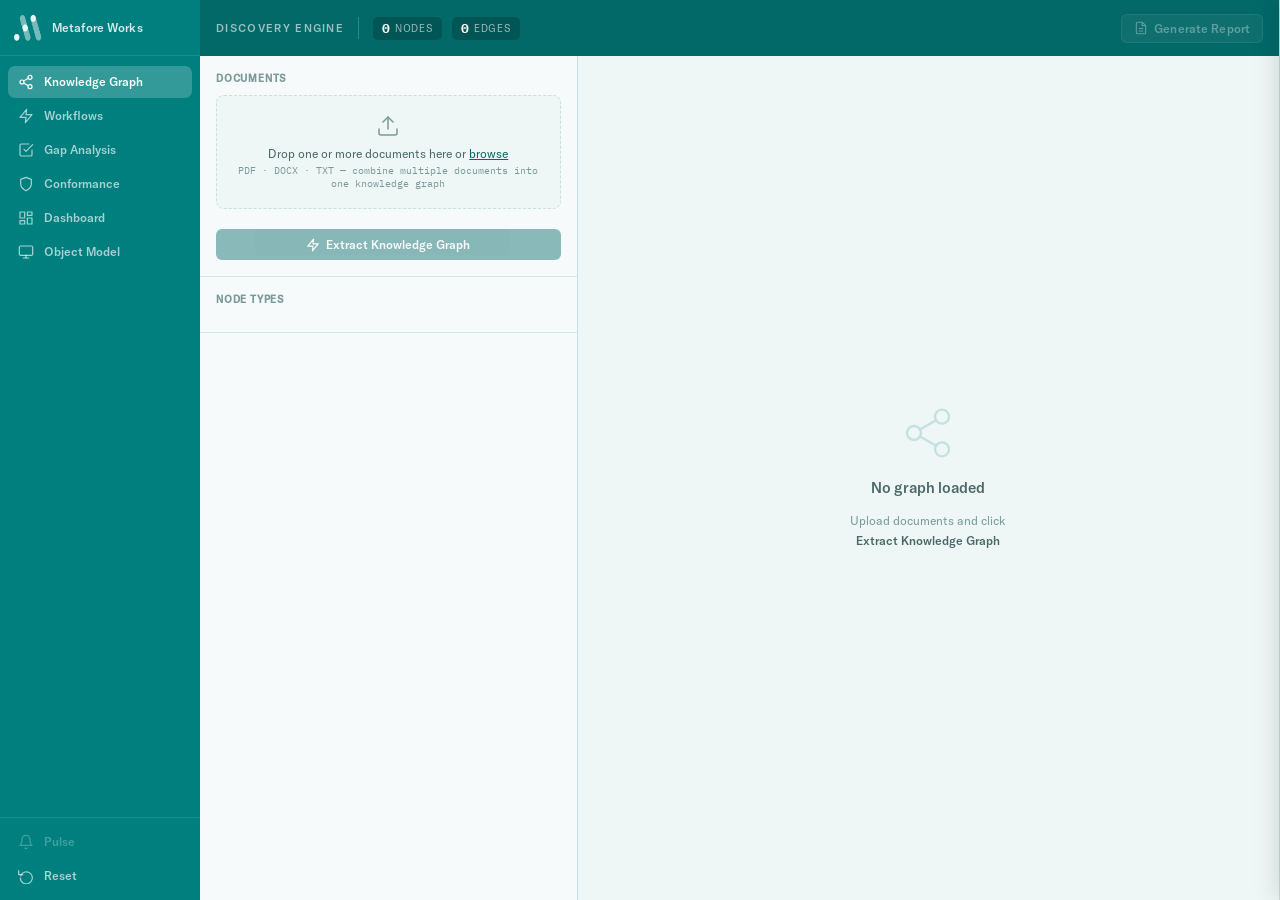
==== discovery-engine/frontend/index.html @ 0184dac4 "feat: add one-click executive HTML report (browser print to PDF) Adds a "Generate Report" button to " ====
<!DOCTYPE html>
<html lang="en">
<head>
  <meta charset="UTF-8" />
  <meta name="viewport" content="width=device-width, initial-scale=1.0" />
  <title>Metafore Works — Discovery</title>

  <!-- Self-hosted brand fonts -->
  <style>
    @font-face { font-family: 'GT America'; src: url('fonts/GT-America-Standard-Regular.otf'); font-weight: 400; font-style: normal; }
    @font-face { font-family: 'GT America'; src: url('fonts/GT-America-Standard-Medium.otf');  font-weight: 500; font-style: normal; }
    @font-face { font-family: 'Brut Grotesque'; src: url('fonts/BrutGrotesque-Book.otf');  font-weight: 400; }
    @font-face { font-family: 'Brut Grotesque'; src: url('fonts/BrutGrotesque-Light.otf'); font-weight: 300; }
    @font-face { font-family: 'IBM Plex Mono'; src: url('fonts/IBMPlexMono-Regular.ttf'); font-weight: 400; }
    @font-face { font-family: 'IBM Plex Mono'; src: url('fonts/IBMPlexMono-Light.ttf');   font-weight: 300; }
    @font-face { font-family: 'IBM Plex Mono'; src: url('fonts/IBMPlexMono-Bold.ttf');    font-weight: 700; }
    @font-face { font-family: 'Inter'; src: url('fonts/Inter_18pt-Regular.ttf'); font-weight: 400; }
    @font-face { font-family: 'Inter'; src: url('fonts/Inter_18pt-Bold.ttf');    font-weight: 700; }
  </style>

  <link rel="stylesheet" href="styles.css" />
  <script src="vis-network.min.js"></script>
  <link rel="stylesheet" href="vis-network.min.css" />
</head>
<body>

<div class="app-shell">

  <!-- ── Left sidebar (200px labeled nav) ── -->
  <aside class="sidebar">
    <div class="sidebar-logo">
      <img src="metafore-logo.png" alt="Metafore" width="28" height="28" />
      <span class="sidebar-brand">Metafore Works</span>
    </div>
    <nav class="sidebar-nav">
      <button class="nav-btn active" id="nav-graph">
        <svg width="16" height="16" viewBox="0 0 24 24" fill="none" stroke="currentColor" stroke-width="1.8" stroke-linecap="round" stroke-linejoin="round">
          <circle cx="18" cy="5" r="3"/><circle cx="6" cy="12" r="3"/><circle cx="18" cy="19" r="3"/>
          <line x1="8.59" y1="13.51" x2="15.42" y2="17.49"/><line x1="15.41" y1="6.51" x2="8.59" y2="10.49"/>
        </svg>
        <span class="nav-label">Knowledge Graph</span>
      </button>
      <button class="nav-btn" id="nav-workflows">
        <svg width="16" height="16" viewBox="0 0 24 24" fill="none" stroke="currentColor" stroke-width="1.8" stroke-linecap="round" stroke-linejoin="round">
          <polygon points="13 2 3 14 12 14 11 22 21 10 12 10 13 2"/>
        </svg>
        <span class="nav-label">Workflows</span>
      </button>
      <button class="nav-btn" id="nav-gap">
        <svg width="16" height="16" viewBox="0 0 24 24" fill="none" stroke="currentColor" stroke-width="1.8" stroke-linecap="round" stroke-linejoin="round">
          <path d="M9 11l3 3L22 4"/>
          <path d="M21 12v7a2 2 0 0 1-2 2H5a2 2 0 0 1-2-2V5a2 2 0 0 1 2-2h11"/>
        </svg>
        <span class="nav-label">Gap Analysis</span>
      </button>
      <button class="nav-btn" id="nav-conformance">
        <svg width="16" height="16" viewBox="0 0 24 24" fill="none" stroke="currentColor" stroke-width="1.8" stroke-linecap="round" stroke-linejoin="round">
          <path d="M12 22s8-4 8-10V5l-8-3-8 3v7c0 6 8 10 8 10z"/>
        </svg>
        <span class="nav-label">Conformance</span>
      </button>
      <button class="nav-btn" id="nav-dashboard">
        <svg width="16" height="16" viewBox="0 0 24 24" fill="none" stroke="currentColor" stroke-width="1.8" stroke-linecap="round" stroke-linejoin="round">
          <rect x="3" y="3" width="7" height="9"/>
          <rect x="14" y="3" width="7" height="5"/>
          <rect x="14" y="12" width="7" height="9"/>
          <rect x="3" y="16" width="7" height="5"/>
        </svg>
        <span class="nav-label">Dashboard</span>
      </button>
      <button class="nav-btn" id="nav-object-model">
        <svg width="16" height="16" viewBox="0 0 24 24" fill="none" stroke="currentColor" stroke-width="1.8" stroke-linecap="round" stroke-linejoin="round">
          <rect x="2" y="3" width="20" height="14" rx="2"/><line x1="8" y1="21" x2="16" y2="21"/><line x1="12" y1="17" x2="12" y2="21"/>
        </svg>
        <span class="nav-label">Object Model</span>
      </button>
    </nav>
    <div class="sidebar-bottom">
      <button class="nav-btn" id="btn-pulse" disabled>
        <span class="sidebar-pulse-wrap">
          <svg width="16" height="16" viewBox="0 0 24 24" fill="none" stroke="currentColor" stroke-width="1.8" stroke-linecap="round" stroke-linejoin="round">
            <path d="M18 8A6 6 0 0 0 6 8c0 7-3 9-3 9h18s-3-2-3-9"/>
            <path d="M13.73 21a2 2 0 0 1-3.46 0"/>
          </svg>
          <span class="pulse-badge" id="pulse-badge" hidden>0</span>
        </span>
        <span class="nav-label">Pulse</span>
      </button>
      <button class="nav-btn" id="btn-reset">
        <svg width="16" height="16" viewBox="0 0 24 24" fill="none" stroke="currentColor" stroke-width="1.8" stroke-linecap="round" stroke-linejoin="round">
          <polyline points="1 4 1 10 7 10"/>
          <path d="M3.51 15a9 9 0 1 0 .49-3.16"/>
        </svg>
        <span class="nav-label">Reset</span>
      </button>
    </div>
  </aside>

  <!-- ── Main column ── -->
  <div class="main-column">

    <!-- Header -->
    <header class="header">
      <div class="header-left">
        <span class="header-product">DISCOVERY ENGINE</span>
        <div class="header-divider"></div>
        <div class="stat-chip" id="chip-nodes" hidden>
          <span class="chip-val" id="stat-nodes">0</span>
          <span class="chip-label">Nodes</span>
        </div>
        <div class="stat-chip" id="chip-edges" hidden>
          <span class="chip-val" id="stat-edges">0</span>
          <span class="chip-label">Edges</span>
        </div>
      </div>
      <div class="header-right">
        <button class="btn-header btn-report" id="btn-generate-report" disabled title="Generate a printable executive report from current state">
          <svg width="14" height="14" viewBox="0 0 24 24" fill="none" stroke="currentColor" stroke-width="1.8" stroke-linecap="round" stroke-linejoin="round">
            <path d="M14 2H6a2 2 0 0 0-2 2v16a2 2 0 0 0 2 2h12a2 2 0 0 0 2-2V8z"/>
            <polyline points="14 2 14 8 20 8"/>
            <line x1="9" y1="13" x2="15" y2="13"/>
            <line x1="9" y1="17" x2="15" y2="17"/>
          </svg>
          <span>Generate Report</span>
        </button>
      </div>
    </header>

    <!-- Body (upload panel + graph) -->
    <div class="body-area">

      <!-- Left panel -->
      <div class="upload-panel" id="upload-panel">

        <!-- Dashboard view (default) -->
        <div id="dashboard-panel" class="dash-panel"></div>

        <!-- Knowledge Graph view -->
        <div id="graph-panel-view">
          <div class="panel-section">
            <div class="section-label">Documents</div>

            <div class="upload-zone" id="upload-zone">
              <div class="upload-icon">
                <svg width="24" height="24" viewBox="0 0 24 24" fill="none" stroke="currentColor" stroke-width="1.5" stroke-linecap="round" stroke-linejoin="round">
                  <path d="M21 15v4a2 2 0 0 1-2 2H5a2 2 0 0 1-2-2v-4"/>
                  <polyline points="17 8 12 3 7 8"/><line x1="12" y1="3" x2="12" y2="15"/>
                </svg>
              </div>
              <p class="upload-text">Drop one or more documents here or <label for="file-input" class="file-label">browse</label></p>
              <p class="upload-hint">PDF · DOCX · TXT — combine multiple documents into one knowledge graph</p>
              <input type="file" id="file-input" multiple accept=".pdf,.docx,.txt" hidden />
            </div>

            <ul class="file-list" id="file-list"></ul>
            <div id="upload-char-counter" class="upload-char-counter" hidden></div>

            <button id="btn-extract" class="btn-primary" disabled>
              <svg width="14" height="14" viewBox="0 0 24 24" fill="none" stroke="currentColor" stroke-width="2" stroke-linecap="round" stroke-linejoin="round" style="margin-right:6px">
                <polygon points="13 2 3 14 12 14 11 22 21 10 12 10 13 2"/>
              </svg>
              Extract Knowledge Graph
            </button>
          </div>

          <div class="panel-section" id="legend-section" hidden>
            <div class="section-label">Node Types</div>
            <ul class="legend-list" id="legend-list"></ul>
          </div>
        </div>

        <!-- Workflows view -->
        <div id="workflows-panel-view" hidden>
          <div class="panel-section">
            <div class="section-label">Workflow Suggestions</div>
            <div id="workflow-spinner" class="workflow-spinner hidden">
              <div class="spinner-ring spinner-ring-sm"></div>
              <span class="workflow-spinner-label">Analysing graph and generating workflows…</span>
            </div>
            <div id="workflow-thin-graph-msg" class="workflow-thin-msg" hidden>
              Upload a richer document to generate meaningful workflows
            </div>
            <button id="btn-generate-workflows" class="btn-primary" disabled>
              <svg width="14" height="14" viewBox="0 0 24 24" fill="none" stroke="currentColor" stroke-width="2" stroke-linecap="round" stroke-linejoin="round" style="margin-right:6px">
                <polygon points="13 2 3 14 12 14 11 22 21 10 12 10 13 2"/>
              </svg>
              Generate Workflows
            </button>
          </div>
          <div id="workflow-list"></div>
        </div>

        <!-- Gap Analysis view -->
        <div id="gap-panel" class="gap-panel" hidden>

          <!-- top bar -->
          <div class="gap-topbar">
            <div class="gap-topbar-left">
              <span class="gap-topbar-title">Gap Analysis &amp; Blueprint</span>
              <span class="gap-last-analysed" id="gap-last-analysed">Not yet analysed</span>
            </div>
            <button id="btn-gap-analyse" class="btn-header" disabled>Analyse Graph</button>
          </div>

          <!-- empty state -->
          <div class="gap-empty-state" id="gap-empty-state">
            <div class="gap-empty-icon">
              <svg width="48" height="48" viewBox="0 0 24 24" fill="none" stroke="currentColor" stroke-width="1" stroke-linecap="round" stroke-linejoin="round">
                <path d="M9 11l3 3L22 4"/>
                <path d="M21 12v7a2 2 0 0 1-2 2H5a2 2 0 0 1-2-2V5a2 2 0 0 1 2-2h11"/>
              </svg>
            </div>
            <p class="gap-empty-title">No analysis yet</p>
            <p class="gap-empty-sub">Click <strong>Analyse Graph</strong> to check your Knowledge Graph for completeness and generate improvement recommendations.</p>
            <button id="btn-gap-analyse-empty" class="btn-primary gap-empty-btn" disabled>Analyse Graph</button>
          </div>

          <!-- loading -->
          <div class="gap-loading" id="gap-loading" hidden>
            <div class="spinner-ring-sm"></div>
            <span class="gap-loading-label">Calculating…</span>
          </div>

          <!-- results -->
          <div class="gap-results" id="gap-results" hidden>

            <!-- score + stats row -->
            <div class="gap-score-row">
              <div class="gap-score-card">
                <div class="section-label" style="margin-bottom:10px">Coverage Score</div>
                <div class="gap-score-number" id="gap-score-number">—</div>
                <div class="gap-score-bar-wrap">
                  <div class="gap-score-bar-track">
                    <div class="gap-score-bar-fill" id="gap-score-bar-fill" style="width:0%"></div>
                  </div>
                  <span class="gap-score-badge" id="gap-score-badge">—</span>
                </div>
              </div>
              <div class="gap-stats-card">
                <div class="section-label" style="margin-bottom:10px">Graph Statistics</div>
                <div class="gap-stats-grid" id="gap-stats-grid"></div>
              </div>
            </div>

            <!-- checks -->
            <div class="gap-checks-section" id="gap-checks-section"></div>

            <!-- blueprint -->
            <div class="gap-blueprint-wrap">
              <div id="gap-blueprint-pre" class="gap-blueprint-pre">
                <div class="section-label">Blueprint Summary</div>
                <p class="gap-bp-pre-text">Generate an AI-powered blueprint based on the gap analysis above.</p>
                <button id="btn-generate-blueprint" class="btn-primary gap-bp-btn">Generate Blueprint →</button>
              </div>
              <div id="gap-blueprint-result" class="gap-blueprint-result" hidden>
                <!-- populated by JS -->
              </div>
            </div>

          </div><!-- /gap-results -->
        </div><!-- /gap-panel -->

        <!-- Conformance view -->
        <div id="conformance-panel" class="conformance-panel" hidden>

          <!-- top bar -->
          <div class="conf-topbar">
            <div class="conf-topbar-left">
              <span class="conf-topbar-title">Conformance Checker</span>
              <span class="conf-graph-info" id="conf-graph-info">No graph loaded</span>
            </div>
          </div>

          <!-- Section 1: Upload (always visible) -->
          <div class="conf-upload-wrap" id="conf-upload-wrap">

            <div class="conf-main-doc-row" id="conf-main-doc-row" hidden>
              <!-- populated by JS: "Analysing against: {filename} ✓" -->
            </div>

            <div class="conf-drop-zone" id="conf-drop-zone">
              <div class="conf-drop-icon">
                <svg width="22" height="22" viewBox="0 0 24 24" fill="none" stroke="currentColor" stroke-width="1.5" stroke-linecap="round" stroke-linejoin="round">
                  <path d="M21 15v4a2 2 0 0 1-2 2H5a2 2 0 0 1-2-2v-4"/>
                  <polyline points="17 8 12 3 7 8"/><line x1="12" y1="3" x2="12" y2="15"/>
                </svg>
              </div>
              <p class="conf-drop-label">Drop evidence document here</p>
              <p class="conf-drop-sub">Audit report · incident log · email thread · meeting minutes · inspection record</p>
              <p class="conf-drop-hint">PDF · DOCX · TXT</p>
              <input type="file" id="conf-file-input" accept=".pdf,.docx,.txt" hidden />
            </div>

            <div class="conf-file-selected" id="conf-file-selected" hidden>
              <!-- populated by JS after upload -->
            </div>

            <div class="conf-or-divider">or</div>
            <button id="btn-conf-live-data" class="conf-live-btn" disabled>
              <svg width="14" height="14" viewBox="0 0 24 24" fill="none" stroke="currentColor" stroke-width="1.8" stroke-linecap="round" stroke-linejoin="round">
                <ellipse cx="12" cy="5" rx="9" ry="3"/>
                <path d="M3 5v14a9 3 0 0 0 18 0V5"/>
                <path d="M3 12a9 3 0 0 0 18 0"/>
              </svg>
              <span>Use live operational data instead</span>
            </button>

            <button id="btn-run-conformance" class="btn-primary conf-run-btn" disabled>
              Run Conformance Check →
            </button>

          </div><!-- /conf-upload-wrap -->

          <!-- Section 2: Loading -->
          <div class="conf-loading" id="conf-loading" hidden>
            <div class="spinner-ring"></div>
            <p class="conf-loading-label" id="conf-loading-label">Comparing evidence against graph nodes…</p>
            <p class="conf-loading-sub">This typically takes 15–30 seconds</p>
          </div>

          <!-- Section 3: Results -->
          <div class="conf-results" id="conf-results" hidden>
            <div class="conf-score-card"       id="conf-score-card"></div>
            <div class="conf-overlay-controls" id="conf-overlay-controls"></div>
            <div class="conf-report"           id="conf-report"></div>
            <div class="conf-actions">
              <button class="btn-header conf-action-btn" id="btn-conf-reset-upload">Upload Different Evidence</button>
              <button class="btn-primary conf-action-btn" id="btn-conf-rerun">Re-run Analysis</button>
            </div>
          </div>

        </div><!-- /conformance-panel -->

        <!-- Object Model view -->
        <div id="object-model-panel" hidden>
          <div class="om-topbar">
            <div>
              <div class="section-label" style="margin-bottom:4px">Generated Output</div>
              <span class="om-title">Object Model</span>
            </div>
          </div>
          <!-- Loading state -->
          <div id="om-loading" class="om-loading" hidden>
            <div class="spinner-ring spinner-ring-sm"></div>
            <span class="om-loading-label">Generating object model…</span>
          </div>

          <!-- Empty state (no graph yet) -->
          <div id="om-empty" class="om-empty-state">
            <p class="om-empty-text">Extract a Knowledge Graph first to generate the object model.</p>
          </div>

          <p class="model-summary" id="model-summary"></p>
          <div class="modal-tabs om-tabs" id="om-tabs" hidden>
            <button class="tab active" data-tab="pydantic">Pydantic Models</button>
            <button class="tab" data-tab="schema">JSON Schema</button>
            <button class="tab" data-tab="diagram">Entity Diagram</button>
          </div>
          <div class="modal-body om-body" id="om-body" hidden>
            <div class="tab-content" id="tab-pydantic">
              <div class="copy-row">
                <button class="btn-copy" id="copy-pydantic">Copy</button>
              </div>
              <pre id="pydantic-code"></pre>
            </div>
            <div class="tab-content hidden" id="tab-schema">
              <div class="copy-row">
                <button class="btn-copy" id="copy-schema">Copy</button>
              </div>
              <pre id="schema-code"></pre>
            </div>
            <div class="tab-content hidden" id="tab-diagram">
              <div class="erd-container" id="erd-container">
                <svg class="erd-svg" id="erd-svg"></svg>
                <div class="erd-entities" id="erd-entities"></div>
              </div>
            </div>
          </div>
        </div><!-- /object-model-panel -->

      </div><!-- /upload-panel -->

      <!-- Graph area (always visible) -->
      <div class="graph-area">
        <div class="placeholder" id="placeholder">
          <div class="placeholder-icon">
            <svg width="56" height="56" viewBox="0 0 24 24" fill="none" stroke="currentColor" stroke-width="1" stroke-linecap="round" stroke-linejoin="round">
              <circle cx="18" cy="5" r="3"/><circle cx="6" cy="12" r="3"/><circle cx="18" cy="19" r="3"/>
              <line x1="8.59" y1="13.51" x2="15.42" y2="17.49"/><line x1="15.41" y1="6.51" x2="8.59" y2="10.49"/>
            </svg>
          </div>
          <p class="placeholder-title">No graph loaded</p>
          <p class="placeholder-sub">Upload documents and click<br/><strong>Extract Knowledge Graph</strong></p>
        </div>

        <div id="spinner" class="spinner hidden">
          <div class="spinner-ring"></div>
          <p class="spinner-label">Extracting knowledge graph…</p>
        </div>

        <div id="cross-doc-insights" class="cross-doc-insights" hidden>
          <div class="cross-doc-header">
            <span class="cross-doc-title">Cross-Document Insights</span>
            <span class="cross-doc-status" id="cross-doc-status">Loading…</span>
          </div>
          <ul class="cross-doc-list" id="cross-doc-list"></ul>
        </div>

        <div id="graph-source-chips" class="graph-source-chips" hidden>
          <span class="graph-source-label" id="graph-source-label">Knowledge Graph</span>
          <div class="graph-source-chips-row" id="graph-source-chips-row"></div>
          <button class="graph-source-clear" id="graph-source-clear" hidden>Clear filter ×</button>
        </div>

        <div id="gap-highlight-banner" class="gap-highlight-banner" hidden>
          Showing <span id="gap-banner-count">0</span> nodes from <span id="gap-banner-source">Gap Analysis</span> —
          <button id="gap-banner-clear" class="gap-banner-clear">Clear ×</button>
        </div>

        <div id="network-container"></div>

        <!-- ── Natural Language Query ── -->
        <div id="nlq-container" class="nlq-container" hidden>

          <!-- Answer card (slides up above bar) -->
          <div id="nlq-answer-card" class="nlq-answer-card" hidden>
            <div id="nlq-shimmer" class="nlq-shimmer">
              <div class="shimmer-line shimmer-long"></div>
              <div class="shimmer-line shimmer-medium"></div>
              <div class="shimmer-line shimmer-short"></div>
              <p class="nlq-loading-label">Analysing your graph…</p>
            </div>
            <div id="nlq-answer-content" class="nlq-answer-content" hidden>
              <div class="nlq-answer-header">
                <svg width="12" height="12" viewBox="0 0 24 24" fill="none" stroke="currentColor" stroke-width="2" stroke-linecap="round" stroke-linejoin="round" class="nlq-answer-icon"><circle cx="12" cy="12" r="10"/><path d="M9.09 9a3 3 0 0 1 5.83 1c0 2-3 3-3 3"/><line x1="12" y1="17" x2="12.01" y2="17"/></svg>
                <span id="nlq-question-echo" class="nlq-question-echo"></span>
                <button class="nlq-close-btn" id="nlq-close-btn" title="Close">
                  <svg width="11" height="11" viewBox="0 0 24 24" fill="none" stroke="currentColor" stroke-width="2.5" stroke-linecap="round" stroke-linejoin="round"><line x1="18" y1="6" x2="6" y2="18"/><line x1="6" y1="6" x2="18" y2="18"/></svg>
                </button>
              </div>
              <p id="nlq-answer-text" class="nlq-answer-text"></p>
              <div id="nlq-node-chips" class="nlq-chips-row"></div>
              <div id="nlq-followup-chips" class="nlq-followup-row"></div>
            </div>
          </div>

          <!-- Input bar -->
          <div class="nlq-bar">
            <div id="nlq-context-chips" class="nlq-context-chips"></div>
            <div class="nlq-input-row">
              <input type="text" id="nlq-input" class="nlq-input" placeholder="Ask about your graph…" maxlength="500" autocomplete="off" />
              <span id="nlq-char-count" class="nlq-char-count"></span>
              <button id="nlq-submit" class="nlq-submit-btn" title="Ask">
                <svg width="14" height="14" viewBox="0 0 24 24" fill="none" stroke="currentColor" stroke-width="2" stroke-linecap="round" stroke-linejoin="round"><line x1="22" y1="2" x2="11" y2="13"/><polygon points="22 2 15 22 11 13 2 9 22 2"/></svg>
              </button>
            </div>
          </div>

        </div><!-- /nlq-container -->

      </div><!-- /graph-area -->

    </div><!-- /body-area -->

  </div><!-- /main-column -->

  <!-- ── Right detail panel ── -->
  <aside class="detail-panel" id="detail-panel">
    <div class="detail-inner">
      <div class="detail-header">
        <div class="detail-type-badge" id="detail-badge"></div>
        <button class="icon-btn" id="close-detail" title="Close">
          <svg width="14" height="14" viewBox="0 0 24 24" fill="none" stroke="currentColor" stroke-width="2" stroke-linecap="round" stroke-linejoin="round">
            <line x1="18" y1="6" x2="6" y2="18"/><line x1="6" y1="6" x2="18" y2="18"/>
          </svg>
        </button>
      </div>
      <h2 class="detail-title" id="detail-title"></h2>
      <p class="detail-desc" id="detail-desc"></p>
      <div class="detail-sources-row" id="detail-sources-row" hidden>
        <span class="detail-sources-label">Sources</span>
        <span class="detail-sources-value" id="detail-sources-value"></span>
      </div>
      <div class="detail-source-block">
        <div class="section-label">Source Text</div>
        <blockquote id="detail-source"></blockquote>
      </div>
    </div>
  </aside>

</div><!-- /app-shell -->

<!-- ── Object Model Modal ── -->

<!-- ── Pulse Recommendations Drawer ── -->
<div class="pulse-overlay" id="pulse-overlay" hidden></div>
<div class="pulse-drawer" id="pulse-drawer">
  <div class="pulse-drawer-header">
    <div class="pulse-drawer-title">
      <svg width="14" height="14" viewBox="0 0 24 24" fill="none" stroke="currentColor" stroke-width="2" stroke-linecap="round" stroke-linejoin="round">
        <path d="M18 8A6 6 0 0 0 6 8c0 7-3 9-3 9h18s-3-2-3-9"/>
        <path d="M13.73 21a2 2 0 0 1-3.46 0"/>
      </svg>
      Pulse Recommendations
    </div>
    <button class="pulse-drawer-close" id="pulse-drawer-close" title="Close">
      <svg width="14" height="14" viewBox="0 0 24 24" fill="none" stroke="currentColor" stroke-width="2.5" stroke-linecap="round" stroke-linejoin="round">
        <line x1="18" y1="6" x2="6" y2="18"/><line x1="6" y1="6" x2="18" y2="18"/>
      </svg>
    </button>
  </div>
  <div class="pulse-drawer-body" id="pulse-drawer-body">
    <div class="pulse-empty-state">Extract a graph to see recommendations.</div>
  </div>
</div>

<script src="app.js"></script>
</body>
</html>
---- discovery-engine/frontend/styles.css ----
/* ── MetaforeOne Design System — Discovery Engine ── */

*, *::before, *::after { box-sizing: border-box; margin: 0; padding: 0; }

:root {
  /* Brand */
  --brand:       #036868;
  --brand-dark:  #024F4F;
  --brand-mid:   #007F7F;
  --brand-light: #E6F4F4;
  --brand-border:#0a9090;

  /* Surface */
  --bg:          #EEF6F6;
  --bg-card:     #F7FAFA;
  --bg-panel:    #E6F4F4;
  --bg-hover:    #D8EEEE;
  --border:      #C4E0E0;
  --border-light:#D0E8E8;

  /* Text */
  --text:        #0f2020;
  --text-sec:    #4a6868;
  --text-muted:  #7a9a9a;
  --text-white:  #ffffff;

  /* Status */
  --critical:    #ef4444;
  --high:        #f97316;
  --medium:      #eab308;
  --low:         #22c55e;
  --info:        #3b82f6;
  --purple:      #a855f7;

  /* Node type colours */
  --c-process:    #3b82f6;
  --c-role:       #f97316;
  --c-system:     #22c55e;
  --c-policy:     #ef4444;
  --c-dataentity: #a855f7;
  --c-event:      #eab308;

  /* Fonts */
  --sans: 'GT America', 'Inter', -apple-system, sans-serif;
  --mono: 'IBM Plex Mono', 'SF Mono', 'Consolas', monospace;

  /* Layout */
  --sidebar-w:   200px;
  --header-h:    56px;
  --panel-w:     360px;
  --detail-w:    320px;
}

html, body {
  height: 100%; overflow: hidden;
  font-family: var(--sans);
  font-size: 13px;
  color: var(--text);
  background: var(--bg);
}

/* ── App shell ── */
.app-shell {
  display: flex;
  height: 100vh;
  width: 100vw;
  overflow: hidden;
}

/* ── Sidebar ── */
.sidebar {
  width: var(--sidebar-w);
  flex-shrink: 0;
  background: var(--brand-mid);
  display: flex;
  flex-direction: column;
  z-index: 10;
}

.sidebar-logo {
  height: var(--header-h);
  display: flex; align-items: center;
  padding: 0 14px;
  border-bottom: 1px solid rgba(255,255,255,0.1);
  flex-shrink: 0;
}
.sidebar-logo img { opacity: 0.92; }
.sidebar-brand {
  font-family: var(--sans);
  font-size: 12px;
  font-weight: 500;
  color: rgba(255,255,255,0.85);
  margin-left: 10px;
  letter-spacing: 0.01em;
  white-space: nowrap;
}

.sidebar-nav {
  display: flex; flex-direction: column;
  gap: 2px; flex: 1;
  padding: 10px 8px;
  overflow-y: auto;
}

.sidebar-bottom {
  display: flex; flex-direction: column; gap: 2px;
  padding: 8px;
  border-top: 1px solid rgba(255,255,255,0.1);
}

.nav-btn {
  width: 100%;
  border-radius: 7px; border: none;
  background: transparent;
  color: rgba(255,255,255,0.65);
  cursor: pointer;
  display: flex; align-items: center; gap: 10px;
  padding: 8px 10px;
  font-family: var(--sans);
  font-size: 12px; font-weight: 500;
  transition: background 0.15s, color 0.15s;
  text-align: left;
  line-height: 1;
}
.nav-btn:hover  { background: rgba(255,255,255,0.12); color: #fff; }
.nav-btn.active { background: rgba(255,255,255,0.2);  color: #fff; }
.nav-btn:disabled { opacity: 0.4; cursor: not-allowed; }
.nav-btn:disabled:hover { background: transparent; color: rgba(255,255,255,0.65); }
.nav-btn svg { flex-shrink: 0; }

.nav-label { flex: 1; }

.sidebar-pulse-wrap {
  position: relative;
  display: flex; align-items: center; justify-content: center;
  flex-shrink: 0;
}
.sidebar-pulse-wrap .pulse-badge {
  top: -7px; right: -9px;
}

/* ── Main column ── */
.main-column {
  flex: 1;
  display: flex;
  flex-direction: column;
  overflow: hidden;
  min-width: 0;
}

/* ── Header ── */
.header {
  height: var(--header-h);
  background: var(--brand);
  display: flex;
  align-items: center;
  justify-content: space-between;
  padding: 0 16px;
  flex-shrink: 0;
  gap: 12px;
}

.header-left  { display: flex; align-items: center; gap: 10px; min-width: 0; }
.header-right { display: flex; align-items: center; gap: 8px; flex-shrink: 0; }

.header-logo  { height: 20px; object-fit: contain; }
.header-brand { display: flex; align-items: center; gap: 7px; }
.header-mmark { flex-shrink: 0; }

.header-brand-name {
  font-size: 15px; font-weight: 600;
  color: #fff; letter-spacing: -0.01em;
}
.header-product {
  font-size: 11px; font-weight: 500;
  color: rgba(255,255,255,0.6);
  letter-spacing: 0.12em;
  text-transform: uppercase;
}

.header-divider {
  width: 1px; height: 22px;
  background: rgba(255,255,255,0.2);
  margin: 0 4px;
}

/* Stats chips */
.stat-chip {
  display: flex; align-items: center; gap: 5px;
  background: rgba(0,0,0,0.18);
  border-radius: 5px; padding: 3px 9px;
}
.cache-chip {
  background: rgba(251,191,36,0.25);
  color: #fef08a;
  font-size: 11px;
  font-weight: 600;
  letter-spacing: 0.02em;
  cursor: default;
}
.chip-val {
  font-family: var(--mono);
  font-size: 13px; font-weight: 700;
  color: #fff;
}
.chip-label {
  font-size: 10px; color: rgba(255,255,255,0.6);
  text-transform: uppercase; letter-spacing: 0.06em;
}

/* Header button */
.btn-header {
  display: flex; align-items: center;
  background: rgba(255,255,255,0.12);
  border: 1px solid rgba(255,255,255,0.2);
  border-radius: 6px;
  color: rgba(255,255,255,0.9);
  font-family: var(--sans);
  font-size: 12px; font-weight: 500;
  padding: 6px 12px;
  cursor: pointer;
  transition: background 0.15s;
}
.btn-header:hover:not(:disabled) { background: rgba(255,255,255,0.2); }
.btn-header:disabled { opacity: 0.4; cursor: not-allowed; }
.btn-header svg { margin-right: 6px; flex-shrink: 0; }
.btn-report { letter-spacing: 0.01em; }

/* ── Body area ── */
.body-area {
  flex: 1;
  display: flex;
  overflow: hidden;
}

/* ── Upload panel ── */
.upload-panel {
  flex: 0 0 35%;
  width: 35%;
  background: var(--bg-card);
  border-right: 1px solid var(--border);
  display: flex; flex-direction: column;
  overflow-y: auto; overflow-x: hidden;
  padding: 0;
}

.panel-section {
  padding: 16px;
  border-bottom: 1px solid var(--border-light);
  display: flex; flex-direction: column; gap: 10px;
}

.section-label {
  font-size: 10px; font-weight: 600;
  text-transform: uppercase; letter-spacing: 0.08em;
  color: var(--text-muted);
}

/* Upload zone */
.upload-zone {
  border: 1.5px dashed var(--border);
  border-radius: 8px;
  padding: 18px 12px;
  text-align: center;
  cursor: pointer;
  transition: border-color 0.2s, background 0.2s;
  background: var(--bg);
}
.upload-zone:hover,
.upload-zone.drag-over {
  border-color: var(--brand);
  background: var(--brand-light);
}
.upload-icon {
  color: var(--text-muted);
  margin-bottom: 8px;
  display: flex; justify-content: center;
}
.upload-text {
  font-size: 12px; color: var(--text-sec);
}
.upload-hint {
  font-size: 10px; color: var(--text-muted);
  margin-top: 3px; font-family: var(--mono);
}
.file-label {
  color: var(--brand); text-decoration: underline; cursor: pointer;
}

/* File list */
.file-list { list-style: none; display: flex; flex-direction: column; gap: 4px; }

.file-item {
  display: flex; align-items: center; gap: 8px;
  background: var(--bg-panel);
  border: 1px solid var(--border-light);
  border-radius: 6px; padding: 7px 10px;
}
.file-name {
  font-size: 11px; color: var(--text);
  overflow: hidden; text-overflow: ellipsis; white-space: nowrap;
  flex: 1; font-family: var(--mono);
}
.file-remove {
  background: none; border: none;
  color: var(--text-muted); cursor: pointer; font-size: 13px;
  padding: 0 2px; line-height: 1;
  transition: color 0.15s;
}
.file-remove:hover { color: var(--critical); }

/* Buttons */
.btn-primary {
  display: flex; align-items: center; justify-content: center;
  background: var(--brand);
  border: none; border-radius: 6px;
  color: #fff; font-family: var(--sans);
  font-size: 12px; font-weight: 500;
  padding: 8px 14px; cursor: pointer;
  transition: background 0.15s;
  width: 100%;
}
.btn-primary:hover:not(:disabled) { background: var(--brand-dark); }
.btn-primary:disabled { opacity: 0.45; cursor: not-allowed; }

/* Legend */
.legend-list { list-style: none; display: flex; flex-direction: column; gap: 7px; }

.legend-item {
  display: flex; align-items: center; gap: 8px;
  font-size: 11px; color: var(--text-sec);
}
.legend-dot {
  width: 12px; height: 12px;
  border-radius: 50%; flex-shrink: 0;
  box-sizing: border-box;
}

/* ── Graph area ── */
.graph-area {
  flex: 1; position: relative;
  background: var(--bg);
  overflow: hidden;
}

#network-container { width: 100%; height: 100%; }

/* Placeholder */
.placeholder {
  position: absolute; inset: 0;
  display: flex; flex-direction: column;
  align-items: center; justify-content: center;
  gap: 14px; pointer-events: none;
}
.placeholder-icon { color: var(--border); }
.placeholder-title {
  font-size: 15px; font-weight: 500;
  color: var(--text-sec);
}
.placeholder-sub {
  font-size: 12px; color: var(--text-muted);
  text-align: center; line-height: 1.7;
}
.placeholder-sub strong { color: var(--text-sec); font-weight: 500; }

/* Spinner */
.spinner {
  position: absolute; inset: 0;
  display: flex; flex-direction: column;
  align-items: center; justify-content: center;
  gap: 16px;
  background: rgba(238,246,246,0.8);
  z-index: 10;
}
.spinner.hidden { display: none; }
.spinner-ring {
  width: 36px; height: 36px;
  border: 2.5px solid var(--border);
  border-top-color: var(--brand);
  border-radius: 50%;
  animation: spin 0.75s linear infinite;
}
@keyframes spin { to { transform: rotate(360deg); } }
.spinner-label { font-size: 12px; color: var(--text-sec); }

/* ── Detail panel ── */
.detail-panel {
  width: 0; overflow: hidden;
  background: var(--bg-card);
  border-left: 1px solid var(--border);
  transition: width 0.22s ease;
  flex-shrink: 0;
}
.detail-panel.open { width: var(--detail-w); }

.detail-inner {
  width: var(--detail-w);
  padding: 20px;
  display: flex; flex-direction: column; gap: 14px;
  height: 100%; overflow-y: auto;
}

.detail-header {
  display: flex; align-items: flex-start;
  justify-content: space-between; gap: 8px;
}

.detail-type-badge {
  font-size: 10px; font-weight: 600;
  text-transform: uppercase; letter-spacing: 0.07em;
  padding: 3px 9px; border-radius: 4px;
  font-family: var(--mono);
}

.badge-Process    { background: rgba(59,130,246,0.12);  color: #2563eb; border: 1px solid rgba(59,130,246,0.25); }
.badge-Role       { background: rgba(249,115,22,0.12);  color: #c2410c; border: 1px solid rgba(249,115,22,0.25); }
.badge-System     { background: rgba(34,197,94,0.12);   color: #15803d; border: 1px solid rgba(34,197,94,0.25); }
.badge-Policy     { background: rgba(239,68,68,0.12);   color: #dc2626; border: 1px solid rgba(239,68,68,0.25); }
.badge-DataEntity { background: rgba(168,85,247,0.12);  color: #7e22ce; border: 1px solid rgba(168,85,247,0.25); }
.badge-Event      { background: rgba(234,179,8,0.12);   color: #a16207; border: 1px solid rgba(234,179,8,0.25); }
.badge-Edge       { background: rgba(3,104,104,0.1);    color: var(--brand); border: 1px solid rgba(3,104,104,0.2); }

.detail-title {
  font-size: 16px; font-weight: 500;
  color: var(--text); line-height: 1.35;
}
.detail-desc {
  font-size: 12px; color: var(--text-sec); line-height: 1.65;
}
.detail-sources-row {
  display: flex;
  align-items: baseline;
  gap: 8px;
  padding: 7px 10px;
  background: var(--brand-light);
  border-left: 2px solid var(--brand);
  border-radius: 4px;
  margin-bottom: 10px;
}
.detail-sources-row[hidden] { display: none; }
.detail-sources-label {
  font-size: 9px;
  font-weight: 700;
  color: var(--brand);
  text-transform: uppercase;
  letter-spacing: 0.08em;
  flex-shrink: 0;
}
.detail-sources-value {
  font-size: 11px;
  color: var(--text);
  font-family: var(--mono);
  word-break: break-word;
}

.detail-source-block { display: flex; flex-direction: column; gap: 7px; }
.detail-source-block blockquote {
  background: var(--bg-panel);
  border-left: 3px solid var(--brand-border);
  border-radius: 0 6px 6px 0;
  padding: 10px 12px;
  font-size: 11px; color: var(--text-sec);
  line-height: 1.65; font-style: italic;
  font-family: var(--mono);
}

/* Icon button */
.icon-btn {
  width: 28px; height: 28px;
  border-radius: 5px; border: 1px solid var(--border);
  background: var(--bg); color: var(--text-muted);
  cursor: pointer; display: flex;
  align-items: center; justify-content: center;
  flex-shrink: 0;
  transition: color 0.15s, border-color 0.15s;
}
.icon-btn:hover { color: var(--text); border-color: var(--brand-border); }

/* ── Modal ── */
.modal-overlay {
  position: fixed; inset: 0;
  background: rgba(2,79,79,0.35);
  backdrop-filter: blur(3px);
  z-index: 200;
  display: flex; align-items: center; justify-content: center;
}
.modal-overlay[hidden] { display: none; }

.modal {
  background: var(--bg-card);
  border: 1px solid var(--border);
  border-radius: 12px;
  width: min(880px, 94vw);
  max-height: 88vh;
  display: flex; flex-direction: column;
  overflow: hidden;
  box-shadow: 0 20px 60px rgba(2,79,79,0.18);
}

.modal-header {
  display: flex; align-items: flex-start;
  justify-content: space-between;
  padding: 20px 24px 0;
  flex-shrink: 0;
}
.modal-title { font-size: 16px; font-weight: 500; color: var(--text); margin-top: 2px; }

.model-summary {
  font-size: 12px; color: var(--text-sec);
  line-height: 1.6; padding: 0 24px 4px;
}

.modal-tabs {
  display: flex; gap: 0;
  border-bottom: 1px solid var(--border);
  padding: 0 24px; flex-shrink: 0;
  margin-top: 14px;
}
.tab {
  background: none; border: none;
  border-bottom: 2px solid transparent;
  padding: 9px 14px;
  font-family: var(--sans);
  font-size: 12px; font-weight: 500;
  color: var(--text-muted); cursor: pointer;
  margin-bottom: -1px;
  transition: color 0.15s, border-color 0.15s;
}
.tab.active { color: var(--brand); border-bottom-color: var(--brand); }
.tab:hover:not(.active) { color: var(--text-sec); }

.modal-body {
  flex: 1; overflow-y: auto;
  padding: 16px 24px 24px;
}
.tab-content { display: flex; flex-direction: column; gap: 8px; }
.tab-content.hidden { display: none; }

/* ── Object Model panel (inside upload-panel) ── */
#object-model-panel {
  display: flex; flex-direction: column;
  flex: 1; min-height: 0; overflow: hidden;
}
#object-model-panel[hidden] { display: none; }
.om-loading {
  display: flex; align-items: center; gap: 10px;
  padding: 40px 24px;
  color: var(--text-sec); font-size: 12px;
}
.om-loading[hidden] { display: none; }
.om-loading-label { color: var(--text-sec); font-size: 12px; }
.om-empty-state {
  display: flex; align-items: center; justify-content: center;
  padding: 60px 24px; text-align: center;
}
.om-empty-state[hidden] { display: none; }
.om-empty-text { font-size: 12px; color: var(--text-muted); line-height: 1.6; max-width: 260px; }
#om-tabs[hidden] { display: none; }
#om-body[hidden] { display: none; }
.om-topbar {
  display: flex; align-items: flex-start;
  padding: 14px 24px 12px;
  background: var(--bg-card);
  border-bottom: 1px solid var(--border);
  flex-shrink: 0;
}
.om-title { font-size: 13px; font-weight: 600; color: var(--text); display: block; }
.om-tabs { margin-top: 0; }
.om-body { flex: 1; min-height: 0; overflow-y: auto; }

.copy-row { display: flex; justify-content: flex-end; }
.btn-copy {
  background: none;
  border: 1px solid var(--border);
  border-radius: 5px;
  padding: 4px 12px;
  font-size: 11px; font-weight: 500;
  color: var(--text-sec); cursor: pointer;
  font-family: var(--sans);
  transition: border-color 0.15s, color 0.15s;
}
.btn-copy:hover { border-color: var(--brand); color: var(--brand); }

pre {
  background: var(--bg);
  border: 1px solid var(--border);
  border-radius: 8px;
  padding: 16px; overflow-x: auto;
  font-family: var(--mono);
  font-size: 12px; line-height: 1.65;
  color: var(--text);
  white-space: pre;
}

/* ── Scrollbars ── */
::-webkit-scrollbar { width: 5px; height: 5px; }
::-webkit-scrollbar-track { background: transparent; }
::-webkit-scrollbar-thumb { background: var(--border); border-radius: 3px; }
::-webkit-scrollbar-thumb:hover { background: var(--brand-border); }

/* ── Workflow Suggestions ── */
#workflow-list { padding: 0 12px 16px; }
.workflow-panel-section { padding-top: 4px; }

.workflow-spinner {
  display: flex; align-items: center; gap: 8px;
  padding: 10px 0 6px;
}
.workflow-spinner.hidden { display: none; }
.spinner-ring-sm {
  width: 16px; height: 16px;
  border: 2px solid var(--border);
  border-top-color: var(--brand);
  border-radius: 50%;
  animation: spin 0.75s linear infinite;
  flex-shrink: 0;
}
.workflow-spinner-label { font-size: 11px; color: var(--text-sec); }

.workflow-thin-msg {
  font-size: 12px; color: var(--text-muted);
  font-style: italic; padding: 8px 0 4px; line-height: 1.5;
}

/* ── Card shell ── */
.workflow-card {
  background: var(--bg-card);
  border: 1px solid var(--border);
  border-radius: 8px;
  margin-bottom: 8px;
  overflow: hidden;
  transition: box-shadow 0.15s;
}
.workflow-card:hover { box-shadow: 0 2px 8px rgba(3,104,104,0.10); }

.workflow-card-header {
  padding: 10px 28px 10px 12px;
  cursor: pointer; position: relative; user-select: none;
}
.workflow-header-main {
  display: flex; align-items: center; gap: 6px; margin-bottom: 6px;
}
.workflow-title {
  font-size: 12px; font-weight: 500; color: var(--text); flex: 1; min-width: 0;
}
.complexity-badge {
  flex-shrink: 0; font-size: 10px; font-weight: 600;
  padding: 1px 7px; border-radius: 10px;
  text-transform: uppercase; letter-spacing: 0.04em;
}
.badge-complexity-low    { background: #dcfce7; color: #15803d; }
.badge-complexity-medium { background: #fef9c3; color: #92400e; }
.badge-complexity-high   { background: #fee2e2; color: #b91c1c; }

/* performance bar */
.wf-perf-bar-wrap {
  display: flex; align-items: center; gap: 6px; margin-bottom: 6px;
}
.wf-perf-bar-track {
  flex: 1; height: 4px; background: var(--border);
  border-radius: 2px; overflow: hidden;
}
.wf-perf-bar-fill { height: 100%; border-radius: 2px; transition: width 0.4s ease; }
.wf-perf-label { font-size: 10px; font-weight: 600; flex-shrink: 0; font-family: var(--mono); }

/* stats row */
.wf-stats-row { display: flex; margin-bottom: 6px; }
.wf-stat {
  flex: 1; display: flex; flex-direction: column;
  border-right: 1px solid var(--border-light); padding-right: 6px; margin-right: 6px;
}
.wf-stat:last-child { border-right: none; margin-right: 0; }
.wf-stat-val   { font-size: 11px; font-weight: 600; color: var(--text); font-family: var(--mono); }
.wf-stat-label { font-size: 9px; color: var(--text-muted); text-transform: uppercase; letter-spacing: 0.04em; }

/* benefit preview */
.wf-benefit-preview { display: flex; flex-direction: column; gap: 2px; }
.wf-bp-item { font-size: 10px; color: var(--text-sec); }

/* chevron */
.chevron-toggle {
  position: absolute; right: 10px; top: 12px;
  color: var(--text-muted); transition: transform 0.2s;
}
.workflow-card.open .chevron-toggle { transform: rotate(180deg); }

/* body */
.workflow-body {
  display: none; padding: 0 12px 12px;
  border-top: 1px solid var(--border-light);
}
.workflow-card.open .workflow-body { display: block; }

.workflow-desc {
  font-size: 11px; color: var(--text-sec); line-height: 1.5; margin: 10px 0 8px;
}

/* ── Two-column AS-IS / TO-BE ── */
.wf-columns { display: grid; grid-template-columns: 1fr 1fr; gap: 8px; margin-bottom: 6px; }
.wf-col-header {
  font-size: 9px; font-weight: 700; text-transform: uppercase; letter-spacing: 0.06em;
  padding-bottom: 4px; margin-bottom: 6px;
}
.wf-col-asis  { color: #dc2626; border-bottom: 2px solid #fecaca; }
.wf-col-tobe  { color: #0891b2; border-bottom: 2px solid #bae6fd; }

/* ── Flow diagram steps ── */
.wf-flow-steps { display: flex; flex-direction: column; align-items: stretch; }

.wf-flow-step {
  background: #fff;
  border: 1.5px solid var(--border);
  border-radius: 7px;
  padding: 8px 10px;
  cursor: default;
  transition: box-shadow 0.12s;
}
.wf-flow-step:hover { box-shadow: 0 2px 6px rgba(3,104,104,0.12); }

.wf-flow-step-header {
  display: flex; align-items: center; gap: 6px; margin-bottom: 5px;
}
.wf-step-badge {
  flex-shrink: 0; width: 20px; height: 20px;
  border-radius: 50%; font-size: 10px; font-weight: 700; color: #fff;
  display: flex; align-items: center; justify-content: center;
}
.wf-step-name {
  font-size: 11px; font-weight: 500; color: var(--text);
  flex: 1; line-height: 1.3;
}
.wf-step-meta {
  display: flex; flex-wrap: wrap; gap: 3px; align-items: center;
}
.step-time { font-size: 9px; color: var(--text-muted); font-family: var(--mono); }

/* connector arrow between boxes */
.wf-flow-connector {
  display: flex; flex-direction: column; align-items: center;
  height: 20px; flex-shrink: 0;
}
.wf-connector-line {
  width: 1.5px; flex: 1;
}
.wf-connector-arrow {
  width: 0; height: 0;
  border-left: 5px solid transparent;
  border-right: 5px solid transparent;
}

/* AS-IS colouring */
.wf-flow-asis .wf-flow-step  { border-color: #fecaca; }
.wf-flow-asis .wf-step-badge { background: #dc2626; }
.wf-flow-asis .wf-connector-line  { background: #fca5a5; }
.wf-flow-asis .wf-connector-arrow { border-top: 6px solid #fca5a5; }

/* TO-BE colouring */
.wf-flow-tobe .wf-flow-step  { border-color: #bae6fd; }
.wf-flow-tobe .wf-step-badge { background: #0891b2; }
.wf-flow-tobe .wf-connector-line  { background: #7dd3fc; }
.wf-flow-tobe .wf-connector-arrow { border-top: 6px solid #7dd3fc; }

/* automated / changed step in TO-BE */
.wf-flow-tobe .wf-flow-step.step-changed {
  border-color: #86efac; background: #f0fdf4;
}
.wf-flow-tobe .step-changed .wf-step-badge { background: #16a34a; }
.wf-step-auto-tag {
  font-size: 9px; font-weight: 600; color: #16a34a;
  background: #dcfce7; border-radius: 3px; padding: 1px 5px; white-space: nowrap;
}

/* unchanged step in TO-BE */
.wf-flow-tobe .wf-flow-step.step-unchanged { opacity: 0.55; }

.step-improvement {
  font-size: 10px; color: #0891b2; font-style: italic;
  line-height: 1.3; margin-bottom: 4px;
}

/* AS-IS SLA status dot */
.sla-dot {
  flex-shrink: 0; width: 7px; height: 7px;
  border-radius: 50%;
}
.sla-ok     { background: #22c55e; }
.sla-warn   { background: #f97316; }
.sla-breach { background: #ef4444; }

/* node-ref chips */
.node-chip {
  display: inline-block; font-size: 9px; font-weight: 500;
  padding: 1px 5px; border-radius: 8px; cursor: default;
}
.chip-role   { background: #FED7AA; color: #C2410C; border: 1px solid #FDBA74; }
.chip-system { background: #BFDBFE; color: #1D4ED8; border: 1px solid #93C5FD; }

/* summary row */
.wf-summary-row {
  display: flex; align-items: center; gap: 6px;
  padding: 7px 0; border-top: 1px solid var(--border-light);
  margin: 4px 0; font-size: 11px;
}
.wf-sum-time   { color: var(--text-sec); font-family: var(--mono); }
.wf-sum-arrow  { color: var(--text-muted); }
.wf-sum-saving { color: #15803d; font-weight: 600; }

/* benefits strip */
.wf-benefits-strip {
  display: grid; grid-template-columns: repeat(4, 1fr); gap: 4px; margin-top: 8px;
}
.wf-benefit-box {
  background: var(--bg); border: 1px solid var(--border-light);
  border-radius: 6px; padding: 6px 4px; text-align: center;
}
.wf-benefit-val {
  font-size: 10px; font-weight: 600; color: var(--text);
  line-height: 1.3; margin-bottom: 2px; word-break: break-word;
}
.wf-benefit-label {
  font-size: 8px; color: var(--text-muted);
  text-transform: uppercase; letter-spacing: 0.04em;
}

/* ROI headline (above benefits strip) */
.wf-roi-headline-block {
  margin-top: 10px;
  padding: 10px 12px;
  background: var(--brand-light);
  border: 1px solid var(--border-light);
  border-radius: 8px;
  text-align: center;
}
.wf-roi-headline-label {
  font-size: 9px;
  color: var(--text-muted);
  text-transform: uppercase;
  letter-spacing: 0.06em;
  margin-bottom: 2px;
}
.wf-roi-headline-value {
  font-size: 22px;
  font-weight: 700;
  color: var(--brand);
  line-height: 1.15;
  font-feature-settings: 'tnum' 1;
}
.wf-roi-headline-value.wf-roi-loading {
  font-size: 12px;
  font-weight: 500;
  color: var(--text-muted);
  font-style: italic;
}
.wf-roi-headline-value.wf-roi-error {
  font-size: 12px;
  font-weight: 500;
  color: var(--text-muted);
}
.wf-roi-headline-basis {
  margin-top: 3px;
  font-size: 10px;
  color: var(--text-sec);
  line-height: 1.35;
}
.wf-roi-headline-basis:empty { display: none; }

/* ROI assumptions disclosure (below benefits strip) */
.wf-roi-assumptions {
  margin-top: 8px;
  border: 1px solid var(--border-light);
  border-radius: 6px;
  background: var(--bg-card);
}
.wf-roi-assumptions > summary {
  list-style: none;
  cursor: pointer;
  padding: 7px 10px;
  font-size: 10px;
  color: var(--text-sec);
  text-transform: uppercase;
  letter-spacing: 0.05em;
  display: flex;
  align-items: center;
  gap: 4px;
  user-select: none;
}
.wf-roi-assumptions > summary::-webkit-details-marker { display: none; }
.wf-roi-assumptions > summary::before {
  content: '▸';
  font-size: 9px;
  color: var(--text-muted);
  transition: transform 0.15s;
}
.wf-roi-assumptions[open] > summary::before { transform: rotate(90deg); }
.wf-roi-assump-count { color: var(--text-muted); font-weight: 400; }
.wf-roi-assump-body {
  padding: 4px 10px 10px;
  display: flex;
  flex-direction: column;
  gap: 6px;
}
.wf-roi-assump-item {
  padding: 6px 8px;
  background: var(--bg);
  border: 1px solid var(--border-light);
  border-radius: 5px;
}
.wf-roi-assump-row {
  display: flex;
  justify-content: space-between;
  align-items: baseline;
  gap: 8px;
  margin-bottom: 2px;
}
.wf-roi-assump-label {
  font-size: 10px;
  font-weight: 600;
  color: var(--text);
}
.wf-roi-assump-value {
  font-size: 10px;
  color: var(--brand);
  font-family: var(--mono);
  text-align: right;
}
.wf-roi-assump-rationale {
  font-size: 10px;
  color: var(--text-sec);
  line-height: 1.4;
}
.wf-roi-method-note {
  margin-top: 4px;
  padding: 6px 8px;
  font-size: 10px;
  color: var(--text-sec);
  line-height: 1.4;
  border-top: 1px dashed var(--border-light);
}
.wf-roi-method-label {
  display: block;
  font-size: 9px;
  color: var(--text-muted);
  text-transform: uppercase;
  letter-spacing: 0.05em;
  margin-bottom: 2px;
}

/* ── Automation Scoring (below ROI section) ── */
.wf-auto-score-block {
  margin-top: 10px;
  border: 1px solid var(--border-light);
  border-radius: 8px;
  background: var(--bg-card);
  overflow: hidden;
}
.wf-auto-score-header {
  display: flex;
  align-items: center;
  justify-content: space-between;
  padding: 7px 10px;
  border-bottom: 1px solid var(--border-light);
  background: var(--bg);
}
.wf-auto-score-label {
  font-size: 10px;
  font-weight: 600;
  color: var(--text-sec);
  text-transform: uppercase;
  letter-spacing: 0.06em;
}
.wf-auto-score-status {
  font-size: 10px;
  color: var(--text-muted);
  font-style: italic;
}
.wf-auto-score-status.wf-auto-score-error { color: #c2410c; font-style: normal; }
.wf-auto-score-body { padding: 8px 10px 10px; }

/* table */
.wf-auto-score-table {
  width: 100%;
  border-collapse: collapse;
  font-size: 10px;
}
.wf-auto-score-table th {
  text-align: left;
  font-size: 9px;
  font-weight: 600;
  color: var(--text-muted);
  text-transform: uppercase;
  letter-spacing: 0.05em;
  padding: 4px 6px 6px;
  border-bottom: 1px solid var(--border-light);
}
.wf-auto-score-table td {
  padding: 6px 6px;
  vertical-align: top;
  border-bottom: 1px solid var(--border-light);
  color: var(--text);
}
.wf-auto-score-table tr:last-child td { border-bottom: none; }

.wf-as-col-num   { width: 22px; color: var(--text-muted); font-family: var(--mono); text-align: center; }
.wf-as-col-score { width: 90px; }
.wf-as-col-level { width: 60px; }

.wf-as-step-name { font-weight: 600; line-height: 1.3; }
.wf-as-reason {
  font-size: 9px;
  color: var(--text-sec);
  font-style: italic;
  line-height: 1.35;
  margin-top: 2px;
}
.wf-as-approach {
  color: var(--text-sec);
  font-size: 9px;
  line-height: 1.35;
}

/* score bar */
.wf-as-bar {
  width: 100%;
  height: 6px;
  background: var(--bg);
  border-radius: 3px;
  overflow: hidden;
  border: 1px solid var(--border-light);
}
.wf-as-bar-fill {
  height: 100%;
  border-radius: 3px;
  transition: width 0.25s ease-out;
}
.wf-as-bar-num {
  font-size: 9px;
  font-family: var(--mono);
  color: var(--text-sec);
  margin-top: 2px;
  text-align: right;
}

/* tier colours — green / amber / red */
.wf-as-bar-fill.wf-as-tier-high { background: #22c55e; }
.wf-as-bar-fill.wf-as-tier-med  { background: #f59e0b; }
.wf-as-bar-fill.wf-as-tier-low  { background: #ef4444; }

.wf-as-level-badge {
  display: inline-block;
  font-size: 9px;
  font-weight: 600;
  padding: 2px 6px;
  border-radius: 4px;
  letter-spacing: 0.02em;
}
.wf-as-level-badge.wf-as-tier-high { background: #dcfce7; color: #15803d; border: 1px solid #86efac; }
.wf-as-level-badge.wf-as-tier-med  { background: #fef3c7; color: #b45309; border: 1px solid #fcd34d; }
.wf-as-level-badge.wf-as-tier-low  { background: #fee2e2; color: #b91c1c; border: 1px solid #fca5a5; }

/* summary footer */
.wf-auto-score-summary {
  margin-top: 8px;
  padding-top: 8px;
  border-top: 1px dashed var(--border-light);
}
.wf-auto-score-stats {
  display: grid;
  grid-template-columns: repeat(3, 1fr);
  gap: 6px;
  margin-bottom: 6px;
}
.wf-auto-score-stat {
  background: var(--bg);
  border: 1px solid var(--border-light);
  border-radius: 6px;
  padding: 5px 4px;
  text-align: center;
}
.wf-auto-score-stat-val {
  display: block;
  font-size: 13px;
  font-weight: 700;
  color: var(--brand);
  line-height: 1.15;
  font-family: var(--mono);
}
.wf-auto-score-stat-label {
  display: block;
  font-size: 8px;
  color: var(--text-muted);
  text-transform: uppercase;
  letter-spacing: 0.05em;
  margin-top: 2px;
}
.wf-auto-score-recommendation {
  font-size: 10px;
  color: var(--text-sec);
  line-height: 1.4;
  padding: 6px 8px;
  background: var(--brand-light);
  border-radius: 5px;
  border-left: 2px solid var(--brand);
}
.wf-auto-score-recommendation:empty { display: none; }

/* ── Workflows: Actual vs SOP block on AS-IS steps ── */
.wf-step-actual {
  margin-top: 6px;
  padding: 5px 7px;
  background: var(--bg-card);
  border: 1px solid var(--border-light);
  border-left: 2px solid var(--brand);
  border-radius: 4px;
  display: flex;
  flex-wrap: wrap;
  align-items: center;
  gap: 6px;
}
.wf-actual-label {
  font-size: 8px;
  font-weight: 700;
  color: var(--brand);
  letter-spacing: 0.08em;
  background: var(--brand-light);
  padding: 1px 5px;
  border-radius: 3px;
}
.wf-actual-stat {
  font-size: 9px;
  font-family: var(--mono);
  color: var(--text-sec);
  white-space: nowrap;
}
.wf-actual-stat.wf-actual-ok     { color: #15803d; }
.wf-actual-stat.wf-actual-warn   { color: #b45309; }
.wf-actual-stat.wf-actual-breach { color: #b91c1c; font-weight: 700; }

/* ── Dashboard: Live Operational Data section ── */
.dash-liveops-section { /* uses .dash-section base */ }
.dash-liveops-loading {
  font-size: 11px;
  color: var(--text-muted);
  font-style: italic;
  padding: 8px 0;
}
.dash-liveops-kpis {
  display: grid;
  grid-template-columns: repeat(4, 1fr);
  gap: 8px;
  margin-bottom: 10px;
}
.dash-liveops-kpi {
  background: linear-gradient(180deg, var(--bg) 0%, var(--brand-light) 100%);
  border: 1px solid var(--border-light);
  border-radius: 7px;
  padding: 8px 6px;
  text-align: center;
}
.dash-liveops-kpi-val {
  font-size: 18px;
  font-weight: 800;
  font-family: var(--mono);
  color: var(--brand);
  line-height: 1.05;
  letter-spacing: -0.02em;
}
.dash-liveops-kpi-label {
  font-size: 8px;
  font-weight: 600;
  color: var(--text-muted);
  text-transform: uppercase;
  letter-spacing: 0.05em;
  margin-top: 3px;
}
.dash-liveops-statuses {
  display: flex;
  flex-wrap: wrap;
  gap: 5px;
  margin-bottom: 10px;
}
.dash-liveops-status {
  display: inline-flex;
  align-items: center;
  gap: 5px;
  padding: 3px 8px;
  border-radius: 12px;
  font-size: 10px;
  background: var(--bg);
  border: 1px solid var(--border-light);
  color: var(--text-sec);
}
.dash-liveops-status-val { font-weight: 700; font-family: var(--mono); color: var(--text); }
.dash-liveops-status-label { text-transform: uppercase; letter-spacing: 0.04em; font-size: 9px; }
.dash-liveops-status.dash-status-disbursed    { border-color: #86efac; }
.dash-liveops-status.dash-status-disbursed .dash-liveops-status-val { color: #15803d; }
.dash-liveops-status.dash-status-underwriting { border-color: #fcd34d; }
.dash-liveops-status.dash-status-underwriting .dash-liveops-status-val { color: #b45309; }
.dash-liveops-status.dash-status-pending      { border-color: var(--border); }
.dash-liveops-status.dash-status-declined     { border-color: #fca5a5; }
.dash-liveops-status.dash-status-declined .dash-liveops-status-val { color: #b91c1c; }

.dash-liveops-breaches { margin-top: 4px; }
.dash-liveops-sub {
  font-size: 9px;
  font-weight: 600;
  color: var(--text-muted);
  text-transform: uppercase;
  letter-spacing: 0.05em;
  margin-bottom: 5px;
}
.dash-liveops-breach-list {
  list-style: none;
  display: flex;
  flex-direction: column;
  gap: 4px;
  padding: 0;
}
.dash-liveops-breach-item {
  display: flex;
  justify-content: space-between;
  align-items: center;
  padding: 5px 9px;
  background: var(--bg);
  border: 1px solid var(--border-light);
  border-left: 3px solid #ef4444;
  border-radius: 5px;
  font-size: 11px;
}
.dash-liveops-breach-name { color: var(--text); font-weight: 500; }
.dash-liveops-breach-count {
  font-family: var(--mono);
  font-weight: 700;
  color: #b91c1c;
  font-size: 12px;
}

/* ── Conformance: Live data button ── */
.conf-or-divider {
  text-align: center;
  font-size: 10px;
  color: var(--text-muted);
  text-transform: uppercase;
  letter-spacing: 0.12em;
  margin: 10px 0 8px;
  position: relative;
}
.conf-or-divider::before,
.conf-or-divider::after {
  content: '';
  position: absolute;
  top: 50%;
  width: 35%;
  height: 1px;
  background: var(--border-light);
}
.conf-or-divider::before { left: 0; }
.conf-or-divider::after  { right: 0; }

.conf-live-btn {
  display: flex;
  align-items: center;
  justify-content: center;
  gap: 7px;
  width: 100%;
  background: var(--bg-card);
  border: 1px dashed var(--brand-border);
  border-radius: 7px;
  padding: 9px 12px;
  font-size: 12px;
  font-weight: 600;
  color: var(--brand);
  font-family: var(--sans);
  cursor: pointer;
  transition: background 0.15s, border-style 0.15s;
  margin-bottom: 10px;
}
.conf-live-btn:hover:not(:disabled) {
  background: var(--brand-light);
  border-style: solid;
}
.conf-live-btn:disabled {
  opacity: 0.5;
  cursor: not-allowed;
}

.conf-sel-live-tag {
  display: inline-block;
  background: var(--brand);
  color: #fff;
  font-size: 8px;
  font-weight: 700;
  letter-spacing: 0.08em;
  padding: 1px 5px;
  border-radius: 3px;
  margin-left: 6px;
  vertical-align: middle;
}

/* ── Process Variants (below Automation Scoring) ── */
.wf-variants-block {
  margin-top: 10px;
  border: 1px solid var(--border-light);
  border-radius: 8px;
  background: var(--bg-card);
  overflow: hidden;
}
.wf-variants-header {
  padding: 9px 12px;
  border-bottom: 1px solid var(--border-light);
  background: var(--bg);
}
.wf-variants-title {
  font-size: 11px;
  font-weight: 700;
  color: var(--text);
  letter-spacing: 0.04em;
  text-transform: uppercase;
}
.wf-variants-subtitle {
  font-size: 10px;
  color: var(--text-sec);
  margin-top: 2px;
}

.wf-variants-empty {
  padding: 18px 14px;
  font-size: 11px;
  color: var(--text-muted);
  font-style: italic;
  text-align: center;
}

.wf-variants-list {
  padding: 10px;
  display: flex;
  flex-direction: column;
  gap: 8px;
}

/* Variant card */
.wf-variant-card {
  background: var(--bg);
  border: 1px solid var(--border-light);
  border-left: 4px solid var(--text-muted);
  border-radius: 6px;
  padding: 10px 12px;
  cursor: pointer;
  transition: background 0.15s, transform 0.12s, box-shadow 0.15s;
}
.wf-variant-card:hover {
  background: var(--bg-panel);
  transform: translateX(2px);
  box-shadow: 0 2px 8px rgba(3,104,104,0.08);
}
.wf-variant-tier-standard.wf-variant-card { border-left-color: var(--brand); }
.wf-variant-tier-mild.wf-variant-card     { border-left-color: var(--brand-mid); opacity: 0.95; }
.wf-variant-tier-amber.wf-variant-card    { border-left-color: #f59e0b; }
.wf-variant-tier-breach.wf-variant-card   { border-left-color: #ef4444; }

.wf-variant-card-header {
  display: flex;
  align-items: baseline;
  gap: 8px;
  margin-bottom: 6px;
}
.wf-variant-id {
  font-size: 9px;
  font-weight: 800;
  letter-spacing: 0.1em;
  color: var(--text-muted);
  background: var(--bg-card);
  padding: 1px 5px;
  border-radius: 3px;
}
.wf-variant-name {
  font-size: 12px;
  font-weight: 700;
  color: var(--text);
  flex: 1;
  letter-spacing: -0.01em;
}
.wf-variant-freq {
  font-size: 14px;
  font-weight: 800;
  font-family: var(--mono);
  color: var(--brand);
  letter-spacing: -0.02em;
}
.wf-variant-tier-breach .wf-variant-freq { color: #b91c1c; }
.wf-variant-tier-amber  .wf-variant-freq { color: #b45309; }

/* Frequency bar */
.wf-variant-bar {
  width: 100%;
  height: 5px;
  background: var(--bg-card);
  border: 1px solid var(--border-light);
  border-radius: 3px;
  overflow: hidden;
  margin-bottom: 7px;
}
.wf-variant-bar-fill {
  height: 100%;
  border-radius: 3px;
  transition: width 0.4s ease-out;
}
.wf-variant-bar-fill.wf-variant-tier-standard { background: var(--brand); }
.wf-variant-bar-fill.wf-variant-tier-mild     { background: var(--brand-mid); }
.wf-variant-bar-fill.wf-variant-tier-amber    { background: #f59e0b; }
.wf-variant-bar-fill.wf-variant-tier-breach   { background: #ef4444; }

.wf-variant-desc {
  font-size: 10px;
  color: var(--text-sec);
  line-height: 1.4;
  margin-bottom: 6px;
}

.wf-variant-divergence {
  font-size: 10px;
  color: var(--text-sec);
  background: var(--bg-card);
  border-left: 2px solid #f59e0b;
  padding: 4px 8px;
  border-radius: 3px;
  line-height: 1.4;
  margin-bottom: 7px;
}
.wf-variant-divergence-label {
  font-size: 8px;
  font-weight: 700;
  color: #b45309;
  text-transform: uppercase;
  letter-spacing: 0.06em;
  margin-right: 4px;
}

/* Step flow chips */
.wf-variant-flow {
  display: flex;
  flex-wrap: wrap;
  align-items: center;
  gap: 4px;
  margin-bottom: 7px;
  padding: 6px 7px;
  background: var(--bg-card);
  border: 1px solid var(--border-light);
  border-radius: 5px;
}
.wf-variant-step {
  font-size: 10px;
  padding: 3px 8px;
  background: var(--bg);
  border: 1px solid var(--border-light);
  border-radius: 3px;
  color: var(--text);
  white-space: nowrap;
  user-select: none;
}
.wf-variant-step-clickable { cursor: pointer; transition: background 0.12s, border-color 0.12s; }
.wf-variant-step-clickable:hover {
  background: var(--brand-light);
  border-color: var(--brand);
}
.wf-variant-step-deviation {
  background: #fef3c7;
  border-color: #fcd34d;
  color: #b45309;
  font-weight: 600;
}
.wf-variant-step-deviation.wf-variant-step-clickable:hover {
  background: #fde68a;
  border-color: #f59e0b;
}
.wf-variant-arrow {
  color: var(--text-muted);
  font-size: 11px;
  user-select: none;
}

/* Footer */
.wf-variant-footer {
  display: flex;
  flex-wrap: wrap;
  align-items: center;
  gap: 8px;
  font-size: 10px;
  color: var(--text-sec);
}
.wf-variant-tat b { color: var(--text); font-family: var(--mono); }
.wf-variant-sla {
  font-size: 9px;
  font-weight: 700;
  padding: 2px 7px;
  border-radius: 10px;
  letter-spacing: 0.04em;
}
.wf-variant-sla-ok     { background: #dcfce7; color: #15803d; border: 1px solid #86efac; }
.wf-variant-sla-breach { background: #fee2e2; color: #b91c1c; border: 1px solid #fca5a5; }

.wf-variant-source {
  font-size: 9px;
  font-weight: 700;
  padding: 2px 7px;
  border-radius: 10px;
  letter-spacing: 0.04em;
  margin-left: auto;
}
.wf-variant-source-live { background: var(--brand-light); color: var(--brand); border: 1px solid var(--brand-border); }
.wf-variant-source-est  { background: var(--bg-card); color: var(--text-muted); border: 1px solid var(--border-light); }

/* Variant summary card */
.wf-variant-summary {
  margin: 0 10px 10px;
  padding: 10px 12px;
  background: var(--brand-light);
  border: 1px solid var(--border-light);
  border-radius: 6px;
}
.wf-variant-summary-title {
  font-size: 9px;
  font-weight: 700;
  color: var(--brand);
  letter-spacing: 0.1em;
  text-transform: uppercase;
  margin-bottom: 7px;
}
.wf-variant-summary-grid {
  display: flex;
  flex-direction: column;
  gap: 4px;
}
.wf-vsum-row {
  display: flex;
  justify-content: space-between;
  align-items: baseline;
  font-size: 11px;
  padding: 3px 0;
  border-bottom: 1px dashed rgba(3,104,104,0.15);
}
.wf-vsum-row:last-child { border-bottom: none; }
.wf-vsum-label { color: var(--text-sec); }
.wf-vsum-val   { color: var(--text); font-weight: 700; font-family: var(--mono); }

/* disclaimer */
.workflow-disclaimer {
  font-size: 10px; color: var(--text-muted);
  font-style: italic; margin-top: 6px; line-height: 1.4;
}

/* ── Dashboard ── */
.dash-panel {
  padding: 18px;
  display: flex;
  flex-direction: column;
  gap: 16px;
  overflow-y: auto;
}
.dash-panel[hidden] { display: none; }   /* CSS display:flex overrides the HTML hidden attribute otherwise */

.dash-section {
  background: var(--bg-card);
  border: 1px solid var(--border-light);
  border-radius: 10px;
  padding: 14px 16px;
  box-shadow: 0 1px 3px rgba(3,104,104,0.04);
}
.dash-section-label {
  font-size: 10px;
  font-weight: 600;
  color: var(--text-muted);
  text-transform: uppercase;
  letter-spacing: 0.1em;
  margin-bottom: 12px;
  display: flex;
  align-items: center;
  gap: 8px;
}
.dash-section-label::before {
  content: '';
  width: 3px; height: 14px;
  background: var(--brand);
  border-radius: 2px;
  flex-shrink: 0;
}

/* Hero header */
.dash-hero {
  background: linear-gradient(135deg, var(--brand) 0%, var(--brand-mid) 100%);
  color: #fff;
  padding: 22px 22px 20px;
  border-radius: 12px;
  position: relative;
  overflow: hidden;
  box-shadow: 0 6px 18px rgba(3,104,104,0.18);
}
.dash-hero::after {
  content: '';
  position: absolute;
  top: -40px; right: -40px;
  width: 160px; height: 160px;
  border-radius: 50%;
  background: rgba(255,255,255,0.07);
  pointer-events: none;
}
.dash-hero-eyebrow {
  font-size: 10px;
  font-weight: 600;
  text-transform: uppercase;
  letter-spacing: 0.18em;
  color: rgba(255,255,255,0.72);
  margin-bottom: 4px;
}
.dash-hero-title {
  font-size: 22px;
  font-weight: 700;
  letter-spacing: -0.01em;
  margin-bottom: 10px;
}
.dash-hero-meta {
  display: flex;
  align-items: center;
  gap: 12px;
  font-size: 11px;
  color: rgba(255,255,255,0.85);
}
.dash-hero-stat b {
  font-size: 14px;
  font-weight: 700;
  font-family: var(--mono);
  color: #fff;
  margin-right: 2px;
}
.dash-hero-stat-divider {
  width: 1px; height: 12px;
  background: rgba(255,255,255,0.25);
}

/* Empty state */
.dash-empty {
  display: flex;
  flex-direction: column;
  align-items: center;
  justify-content: center;
  padding: 56px 32px;
  text-align: center;
  border-radius: 14px;
  background: linear-gradient(180deg, var(--bg-card) 0%, var(--brand-light) 100%);
  border: 1px solid var(--border-light);
  box-shadow: 0 6px 24px rgba(3,104,104,0.08);
}
.dash-empty-icon {
  color: var(--brand);
  margin-bottom: 18px;
  width: 64px; height: 64px;
  border-radius: 50%;
  background: rgba(255,255,255,0.7);
  display: flex; align-items: center; justify-content: center;
  border: 2px solid var(--brand-border);
}
.dash-empty-title {
  font-size: 20px; font-weight: 700;
  color: var(--text); margin-bottom: 8px;
  letter-spacing: -0.01em;
}
.dash-empty-sub {
  font-size: 12px; color: var(--text-sec);
  line-height: 1.55; max-width: 420px; margin-bottom: 22px;
}
.dash-cta-btn {
  background: linear-gradient(135deg, var(--brand) 0%, var(--brand-mid) 100%);
  color: #fff;
  border: none;
  padding: 11px 24px;
  font-size: 12px;
  font-weight: 600;
  font-family: var(--sans);
  border-radius: 8px;
  cursor: pointer;
  letter-spacing: 0.02em;
  box-shadow: 0 4px 12px rgba(3,104,104,0.25);
  transition: transform 0.15s, box-shadow 0.15s;
}
.dash-cta-btn:hover {
  transform: translateY(-1px);
  box-shadow: 0 6px 16px rgba(3,104,104,0.35);
}

/* Health score — SVG ring */
.dash-health-row {
  display: flex;
  align-items: center;
  gap: 18px;
}
.dash-health-ring {
  position: relative;
  width: 120px; height: 120px;
  flex-shrink: 0;
}
.dash-ring-svg {
  width: 100%; height: 100%;
  transform: rotate(-90deg);
}
.dash-ring-track {
  fill: none;
  stroke: var(--bg);
  stroke-width: 9;
}
.dash-ring-fill {
  fill: none;
  stroke-width: 9;
  stroke-linecap: round;
  transition: stroke-dasharray 0.6s ease-out;
}
.dash-ring-fill.dash-health-strong  { stroke: #22c55e; }
.dash-ring-fill.dash-health-healthy { stroke: #0d9488; }
.dash-ring-fill.dash-health-warn    { stroke: #f59e0b; }
.dash-ring-fill.dash-health-poor    { stroke: #ef4444; }
.dash-ring-center {
  position: absolute;
  inset: 0;
  display: flex;
  flex-direction: column;
  align-items: center;
  justify-content: center;
}
.dash-ring-value {
  font-size: 36px;
  font-weight: 800;
  font-family: var(--mono);
  color: var(--text);
  line-height: 1;
  letter-spacing: -0.02em;
}
.dash-ring-of {
  font-size: 10px;
  color: var(--text-muted);
  font-family: var(--mono);
  margin-top: 2px;
}
.dash-health-meta { flex: 1; min-width: 0; }
.dash-health-band {
  display: inline-block;
  font-size: 10px;
  font-weight: 700;
  padding: 4px 10px;
  border-radius: 12px;
  margin-bottom: 12px;
  letter-spacing: 0.08em;
  border: 1px solid;
}
.dash-health-band.dash-health-strong  { background: #dcfce7; color: #15803d; border-color: #86efac; }
.dash-health-band.dash-health-healthy { background: #ccfbf1; color: #0d9488; border-color: #5eead4; }
.dash-health-band.dash-health-warn    { background: #fef3c7; color: #b45309; border-color: #fcd34d; }
.dash-health-band.dash-health-poor    { background: #fee2e2; color: #b91c1c; border-color: #fca5a5; }

.dash-health-formula {
  display: flex;
  flex-wrap: wrap;
  gap: 5px;
  margin-bottom: 8px;
}
.dash-formula-pill {
  font-size: 10px;
  background: var(--bg);
  color: var(--text-sec);
  padding: 3px 8px;
  border-radius: 10px;
  border: 1px solid var(--border-light);
  white-space: nowrap;
}
.dash-formula-pill b {
  font-family: var(--mono);
  font-weight: 700;
  color: var(--brand);
  margin-left: 4px;
}
.dash-formula-pill.dash-formula-missing {
  opacity: 0.55;
  font-style: italic;
}
.dash-health-weights {
  font-size: 9px;
  color: var(--text-muted);
  font-family: var(--mono);
  letter-spacing: 0.02em;
}
.dash-health-empty {
  font-size: 11px;
  color: var(--text-muted);
  font-style: italic;
  padding: 12px 0;
}

/* Metric cards (3-up) */
.dash-metrics-grid {
  display: grid;
  grid-template-columns: repeat(3, 1fr);
  gap: 10px;
}
.dash-metric-card {
  position: relative;
  background: var(--bg);
  border: 1px solid var(--border-light);
  border-radius: 10px;
  padding: 14px 14px 16px;
  text-align: left;
  cursor: pointer;
  transition: transform 0.15s, border-color 0.15s, box-shadow 0.18s;
  font-family: var(--sans);
  overflow: hidden;
}
.dash-metric-card::after {
  content: '';
  position: absolute;
  inset: 0;
  background: linear-gradient(180deg, transparent 60%, var(--brand-light) 100%);
  opacity: 0;
  transition: opacity 0.18s;
  pointer-events: none;
}
.dash-metric-card:hover {
  border-color: var(--brand);
  transform: translateY(-2px);
  box-shadow: 0 6px 16px rgba(3,104,104,0.12);
}
.dash-metric-card:hover::after { opacity: 1; }
.dash-metric-card.dash-metric-null { opacity: 0.68; }
.dash-metric-label {
  font-size: 9px;
  color: var(--text-muted);
  text-transform: uppercase;
  letter-spacing: 0.08em;
  margin-bottom: 8px;
  font-weight: 600;
  position: relative; z-index: 1;
}
.dash-metric-value {
  font-size: 32px;
  font-weight: 800;
  font-family: var(--mono);
  line-height: 1;
  letter-spacing: -0.02em;
  margin-bottom: 6px;
  color: var(--text);
  position: relative; z-index: 1;
}
.dash-metric-status {
  font-size: 10px;
  font-weight: 600;
  text-transform: uppercase;
  letter-spacing: 0.04em;
  position: relative; z-index: 1;
}
.dash-metric-arrow {
  position: absolute;
  top: 12px; right: 12px;
  color: var(--text-muted);
  font-size: 14px;
  transition: transform 0.15s, color 0.15s;
  z-index: 1;
}
.dash-metric-card:hover .dash-metric-arrow {
  color: var(--brand);
  transform: translateX(2px);
}
.dash-status-good { color: #15803d; }
.dash-status-warn { color: #b45309; }
.dash-status-poor { color: #b91c1c; }

/* Graph composition — bar chart */
.dash-composition-bars {
  display: flex;
  flex-direction: column;
  gap: 7px;
}
.dash-comp-row {
  display: grid;
  grid-template-columns: 110px 1fr 30px;
  align-items: center;
  gap: 10px;
}
.dash-comp-row-label {
  display: flex;
  align-items: center;
  gap: 7px;
  font-size: 11px;
  color: var(--text);
  font-weight: 500;
}
.dash-comp-dot {
  width: 11px; height: 11px;
  border-radius: 50%;
  flex-shrink: 0;
}
.dash-comp-row-bar {
  height: 8px;
  background: var(--bg);
  border-radius: 4px;
  overflow: hidden;
  border: 1px solid var(--border-light);
}
.dash-comp-row-bar-fill {
  height: 100%;
  border-radius: 4px;
  transition: width 0.4s ease-out;
}
.dash-comp-row-count {
  font-size: 13px;
  font-weight: 700;
  font-family: var(--mono);
  color: var(--brand);
  text-align: right;
}

/* Top issues / quick wins / automation lists */
.dash-issues-list,
.dash-quickwins-list,
.dash-auto-list,
.dash-checklist {
  list-style: none;
  display: flex;
  flex-direction: column;
  gap: 5px;
  padding: 0;
}

.dash-issue-item {
  display: flex;
  align-items: flex-start;
  gap: 10px;
  padding: 9px 11px;
  background: var(--bg);
  border: 1px solid var(--border-light);
  border-left: 4px solid var(--text-muted);
  border-radius: 6px;
  cursor: pointer;
  transition: background 0.15s, transform 0.12s;
}
.dash-issue-item:hover {
  background: var(--bg-panel);
  transform: translateX(2px);
}
.dash-issue-item.dash-sev-critical { border-left-color: #ef4444; }
.dash-issue-item.dash-sev-warning  { border-left-color: #f59e0b; }
.dash-issue-dot {
  font-size: 10px;
  margin-top: 2px;
  flex-shrink: 0;
}
.dash-issue-dot.dash-sev-critical { color: #ef4444; }
.dash-issue-dot.dash-sev-warning  { color: #f59e0b; }
.dash-issue-text { flex: 1; min-width: 0; }
.dash-issue-title {
  font-size: 11px;
  font-weight: 600;
  color: var(--text);
  line-height: 1.3;
}
.dash-issue-detail {
  font-size: 10px;
  color: var(--text-sec);
  line-height: 1.35;
  margin-top: 2px;
}
.dash-issue-arrow {
  color: var(--text-muted);
  font-size: 12px;
  margin-left: 4px;
}

.dash-quickwin-item {
  display: flex;
  align-items: center;
  gap: 12px;
  padding: 11px 13px;
  background: linear-gradient(90deg, var(--brand-light) 0%, transparent 100%);
  border: 1px solid var(--border-light);
  border-left: 4px solid var(--brand);
  border-radius: 6px;
  cursor: pointer;
  transition: background 0.15s, transform 0.12s;
}
.dash-quickwin-item:hover {
  background: linear-gradient(90deg, var(--bg-hover) 0%, var(--brand-light) 100%);
  transform: translateX(2px);
}
.dash-qw-amount {
  font-size: 18px;
  font-weight: 800;
  font-family: var(--mono);
  color: var(--brand);
  min-width: 76px;
  flex-shrink: 0;
  letter-spacing: -0.02em;
}
.dash-qw-title {
  flex: 1;
  font-size: 12px;
  color: var(--text);
  font-weight: 600;
  line-height: 1.35;
}
.dash-qw-arrow {
  color: var(--brand);
  font-size: 14px;
  font-weight: 600;
}

.dash-auto-item {
  display: flex;
  align-items: center;
  gap: 12px;
  padding: 10px 12px;
  background: var(--bg);
  border: 1px solid var(--border-light);
  border-radius: 6px;
}
.dash-auto-score {
  font-size: 14px;
  font-weight: 800;
  font-family: var(--mono);
  width: 50px; height: 50px;
  border-radius: 50%;
  display: flex;
  align-items: center;
  justify-content: center;
  flex-shrink: 0;
  letter-spacing: -0.01em;
}
.dash-auto-tier-high { background: #dcfce7; color: #15803d; border: 1px solid #86efac; }
.dash-auto-tier-med  { background: #fef3c7; color: #b45309; border: 1px solid #fcd34d; }
.dash-auto-tier-low  { background: #fee2e2; color: #b91c1c; border: 1px solid #fca5a5; }
.dash-auto-text { flex: 1; min-width: 0; }
.dash-auto-step {
  font-size: 11px;
  font-weight: 600;
  color: var(--text);
  line-height: 1.3;
}
.dash-auto-meta {
  font-size: 10px;
  color: var(--text-sec);
  margin-top: 2px;
  line-height: 1.35;
}

/* Completeness checklist */
.dash-check-item {
  display: flex;
  align-items: center;
  gap: 8px;
  padding: 6px 9px;
  background: var(--bg);
  border: 1px solid var(--border-light);
  border-radius: 5px;
  font-size: 11px;
  transition: background 0.15s;
}
.dash-check-item.dash-check-todo { cursor: pointer; }
.dash-check-item.dash-check-todo:hover { background: var(--bg-panel); }
.dash-check-mark {
  font-size: 12px;
  font-weight: 700;
  width: 16px;
  text-align: center;
  flex-shrink: 0;
}
.dash-check-done .dash-check-mark { color: #15803d; }
.dash-check-todo .dash-check-mark { color: var(--text-muted); }
.dash-check-label { flex: 1; color: var(--text); }
.dash-check-done .dash-check-label { color: var(--text-sec); }
.dash-check-cta {
  font-size: 10px;
  color: var(--brand);
  font-weight: 600;
}

.dash-empty-row {
  font-size: 11px;
  color: var(--text-muted);
  font-style: italic;
  padding: 6px 4px;
}

/* ── Object Model ERD Diagram ── */
.erd-container {
  position: relative;
  min-height: 320px;
  padding: 4px 0 16px;
}
.erd-svg {
  position: absolute;
  top: 0; left: 0;
  pointer-events: none;
  overflow: visible;
}
.erd-entities {
  display: grid;
  grid-template-columns: repeat(auto-fill, minmax(186px, 1fr));
  gap: 16px;
  position: relative;
}
.erd-entity {
  background: #fff;
  border: 1.5px solid var(--border);
  border-radius: 8px;
  overflow: hidden;
  box-shadow: 0 1px 4px rgba(3,104,104,0.08);
}
.erd-entity-header {
  background: var(--brand);
  color: #fff;
  font-size: 11px; font-weight: 600;
  padding: 7px 10px;
  letter-spacing: 0.02em;
}
.erd-fields { padding: 4px 0; }
.erd-field {
  display: flex; justify-content: space-between; align-items: center;
  padding: 3px 10px;
  border-bottom: 1px solid var(--bg);
}
.erd-field:last-child { border-bottom: none; }
.erd-field-name { color: var(--text); font-family: var(--mono); font-size: 10px; }
.erd-field-type { color: var(--text-muted); font-family: var(--mono); font-size: 9px; }
.erd-ref-type   { color: #0891b2; font-weight: 600; }
.erd-empty-field { color: var(--text-muted); font-style: italic; justify-content: center; font-size: 10px; }
.erd-empty-msg  { font-size: 12px; color: var(--text-muted); padding: 16px 0; }
.erd-pk-badge, .erd-fk-badge, .erd-audit-badge {
  font-size: 8px; font-weight: 700; padding: 1px 4px;
  border-radius: 3px; margin-left: 4px; vertical-align: middle;
  font-family: var(--mono); letter-spacing: 0.03em;
}
.erd-pk-badge    { background: rgba(234,179,8,0.15);  color: #b45309; }
.erd-fk-badge    { background: rgba(8,145,178,0.12);  color: #0891b2; }
.erd-audit-badge { background: rgba(107,114,128,0.12); color: var(--text-muted); }

.erd-arrow-path {
  fill: none;
  stroke: #0891b2;
  stroke-width: 1.5;
  stroke-opacity: 0.55;
  stroke-dasharray: 5 3;
}
.erd-arrow-label {
  font-size: 9px;
  fill: #0891b2;
  font-family: var(--mono);
  opacity: 0.75;
}

/* ── Natural Language Query ── */
.nlq-container {
  position: absolute;
  bottom: 0; left: 0; right: 0;
  z-index: 20;
  padding: 0 16px 14px;
  display: flex; flex-direction: column; gap: 8px;
  pointer-events: none;
}
.nlq-container[hidden] { display: none; }
.nlq-container > * { pointer-events: auto; }

/* Answer card */
.nlq-answer-card {
  background: var(--bg-card);
  border: 1px solid var(--border);
  border-radius: 10px;
  padding: 14px 16px 10px;
  box-shadow: 0 4px 20px rgba(3,104,104,0.13);
  transform: translateY(8px);
  opacity: 0;
  transition: transform 0.22s ease, opacity 0.22s ease;
  max-height: 280px; overflow-y: auto;
}
.nlq-answer-card[hidden] { display: none; }
.nlq-answer-card.visible { transform: translateY(0); opacity: 1; }

.nlq-answer-header {
  display: flex; align-items: flex-start; gap: 7px;
  margin-bottom: 9px;
}
.nlq-answer-icon { color: var(--brand); flex-shrink: 0; margin-top: 1px; }
.nlq-question-echo {
  flex: 1; font-size: 11px; font-weight: 500; color: var(--text-sec);
  line-height: 1.4; min-width: 0;
}
.nlq-close-btn {
  background: none; border: none;
  color: var(--text-muted); cursor: pointer;
  padding: 3px; flex-shrink: 0;
  transition: color 0.15s, background 0.15s;
  display: flex; align-items: center; justify-content: center;
  border-radius: 4px;
}
.nlq-close-btn:hover { color: var(--text); background: var(--bg-hover); }

.nlq-answer-text {
  font-size: 12px; color: var(--text); line-height: 1.7;
  margin-bottom: 10px;
}

.nlq-answer-content[hidden] { display: none; }

/* Node chips row */
.nlq-chips-row {
  display: flex; flex-wrap: wrap; gap: 5px;
  margin-bottom: 8px;
}
.nlq-node-chip {
  display: inline-flex; align-items: center; gap: 4px;
  font-size: 10px; font-weight: 500;
  padding: 2px 8px 2px 5px; border-radius: 10px;
  cursor: pointer; transition: filter 0.15s;
  border: 1px solid transparent;
}
.nlq-node-chip:hover { filter: brightness(0.92); }
.nlq-node-chip-dot {
  width: 6px; height: 6px; border-radius: 50%; flex-shrink: 0;
}

/* Follow-up chips */
.nlq-followup-row {
  display: flex; flex-wrap: wrap; gap: 5px;
  padding-top: 8px; border-top: 1px solid var(--border-light);
}
.nlq-followup-chip {
  font-size: 10px; color: var(--text-sec);
  background: var(--bg); border: 1px solid var(--border);
  border-radius: 10px; padding: 3px 8px;
  cursor: pointer; transition: border-color 0.15s, color 0.15s;
}
.nlq-followup-chip:hover { border-color: var(--brand); color: var(--brand); }

/* Shimmer skeleton */
.nlq-shimmer { padding: 2px 0 4px; }
.nlq-shimmer[hidden] { display: none; }
.nlq-loading-label {
  font-size: 10px; color: var(--text-muted); margin-top: 8px;
  font-style: italic;
}
@keyframes shimmer {
  0%   { background-position: -200% 0; }
  100% { background-position:  200% 0; }
}
.shimmer-line {
  height: 11px; border-radius: 6px;
  background: linear-gradient(90deg, var(--border) 25%, var(--bg-hover) 50%, var(--border) 75%);
  background-size: 200% 100%;
  animation: shimmer 1.5s ease-in-out infinite;
  margin-bottom: 7px;
}
.shimmer-long   { width: 100%; }
.shimmer-medium { width: 70%; }
.shimmer-short  { width: 45%; }

/* Input bar */
.nlq-bar {
  background: var(--bg-card);
  border: 1px solid var(--border);
  border-radius: 10px;
  padding: 8px 10px;
  box-shadow: 0 2px 12px rgba(3,104,104,0.09);
  display: flex; flex-direction: column; gap: 7px;
}

.nlq-context-chips {
  display: flex; flex-wrap: wrap; gap: 5px;
}
.nlq-context-chips:empty { display: none; }

.nlq-sample-chip {
  font-size: 10px; color: var(--text-sec);
  background: var(--bg); border: 1px solid var(--border);
  border-radius: 10px; padding: 3px 8px;
  cursor: pointer; transition: border-color 0.15s, color 0.15s;
  white-space: nowrap;
}
.nlq-sample-chip:hover { border-color: var(--brand); color: var(--brand); }

.nlq-history-chip {
  font-size: 10px; color: var(--brand);
  background: rgba(3,104,104,0.07);
  border: 1px solid rgba(3,104,104,0.22);
  border-radius: 10px; padding: 3px 8px;
  cursor: pointer; transition: background 0.15s;
  white-space: nowrap; max-width: 160px;
  overflow: hidden; text-overflow: ellipsis;
}
.nlq-history-chip:hover { background: rgba(3,104,104,0.14); }

.nlq-input-row {
  display: flex; align-items: center; gap: 7px;
}
.nlq-input {
  flex: 1;
  background: var(--bg); border: 1px solid var(--border);
  border-radius: 6px; padding: 6px 10px;
  font-family: var(--sans); font-size: 12px;
  color: var(--text); outline: none;
  transition: border-color 0.15s;
}
.nlq-input::placeholder { color: var(--text-muted); }
.nlq-input:focus { border-color: var(--brand); }

.nlq-char-count {
  font-size: 10px; font-family: var(--mono);
  color: var(--text-muted); flex-shrink: 0;
  min-width: 38px; text-align: right;
  display: none;
}
.nlq-char-count.warn     { color: var(--high); display: block; }
.nlq-char-count.critical { color: var(--critical); display: block; }

.nlq-submit-btn {
  width: 30px; height: 30px;
  background: var(--brand); border: none;
  border-radius: 6px; color: #fff;
  cursor: pointer; display: flex;
  align-items: center; justify-content: center;
  flex-shrink: 0; transition: background 0.15s;
}
.nlq-submit-btn:hover:not(:disabled) { background: var(--brand-dark); }
.nlq-submit-btn:disabled { opacity: 0.45; cursor: not-allowed; }

/* ── Conformance Panel ── */
.conformance-panel {
  display: flex; flex-direction: column;
  overflow-y: auto; overflow-x: hidden;
  background: var(--bg);
  flex: 1;
  min-height: 0;
}
.conformance-panel[hidden] { display: none; }

.conf-topbar {
  display: flex; align-items: center; justify-content: space-between;
  padding: 14px 20px 12px;
  border-bottom: 1px solid var(--border);
  background: var(--bg-card);
  flex-shrink: 0;
}
.conf-topbar-left { display: flex; align-items: baseline; gap: 10px; }
.conf-topbar-title { font-size: 13px; font-weight: 600; color: var(--text); }
.conf-graph-info   { font-size: 11px; color: var(--text-muted); }

/* Upload section */
.conf-upload-wrap {
  padding: 18px 20px;
  border-bottom: 1px solid var(--border);
  background: var(--bg-card);
  display: flex; flex-direction: column; gap: 12px;
  flex-shrink: 0;
}

.conf-main-doc-row {
  display: flex; align-items: center; gap: 6px;
  padding: 6px 10px;
  background: rgba(29,158,117,0.07);
  border: 1px solid rgba(29,158,117,0.25);
  border-radius: 6px;
  font-size: 11px;
}
.conf-main-doc-row[hidden] { display: none; }
.conf-main-doc-label { color: var(--text-muted); }
.conf-main-doc-name  { color: var(--text); font-weight: 500; flex: 1; min-width: 0; overflow: hidden; text-overflow: ellipsis; white-space: nowrap; }
.conf-main-doc-check { color: #1D9E75; font-weight: 700; }

.conf-drop-zone {
  border: 2px dashed var(--border);
  border-radius: 10px;
  padding: 20px 16px;
  text-align: center;
  cursor: pointer;
  transition: border-color 0.15s, background 0.15s;
  background: var(--bg);
  display: flex; flex-direction: column; align-items: center; gap: 5px;
}
.conf-drop-zone:hover,
.conf-drop-zone.drag-over { border-color: var(--brand); background: var(--bg-panel); }
.conf-drop-zone.uploading { opacity: 0.6; pointer-events: none; }

.conf-drop-icon { color: var(--text-muted); margin-bottom: 4px; }
.conf-drop-label { font-size: 12px; font-weight: 500; color: var(--text); }
.conf-drop-sub   { font-size: 10px; color: var(--text-muted); line-height: 1.4; }
.conf-drop-hint  { font-size: 10px; color: var(--text-muted); margin-top: 2px; }

.conf-file-selected {
  display: flex; align-items: center; gap: 8px;
  padding: 6px 10px;
  background: var(--bg-panel);
  border: 1px solid var(--border);
  border-radius: 6px;
  font-size: 11px;
}
.conf-file-selected[hidden] { display: none; }
.conf-sel-name  { color: var(--text); font-weight: 500; flex: 1; min-width: 0; overflow: hidden; text-overflow: ellipsis; white-space: nowrap; }
.conf-sel-words { color: var(--text-muted); white-space: nowrap; }

.conf-run-btn { width: 100%; }

/* Loading */
.conf-loading {
  display: flex; flex-direction: column; align-items: center;
  gap: 12px; padding: 48px 20px;
}
.conf-loading[hidden] { display: none; }
.conf-loading-label { font-size: 13px; color: var(--text); font-weight: 500; text-align: center; }
.conf-loading-sub   { font-size: 11px; color: var(--text-muted); text-align: center; }

/* Results */
.conf-results { display: flex; flex-direction: column; gap: 0; }
.conf-results[hidden] { display: none; }

/* Score card */
.conf-score-card {
  padding: 18px 20px 16px;
  background: var(--bg-card);
  border-bottom: 1px solid var(--border);
}
.conf-score-header {
  font-size: 10px; font-weight: 700; letter-spacing: 0.1em;
  color: var(--text-muted); text-transform: uppercase;
  margin-bottom: 10px;
}
.conf-score-bar-wrap {
  display: flex; align-items: center; gap: 10px;
  margin-bottom: 10px;
}
.conf-score-bar-track {
  flex: 1; height: 8px; background: var(--border);
  border-radius: 4px; overflow: hidden;
}
.conf-score-bar-fill { height: 100%; border-radius: 4px; transition: width 0.5s ease; }
.conf-score-pct { font-size: 18px; font-weight: 700; white-space: nowrap; }

.conf-score-counts {
  display: flex; gap: 14px; flex-wrap: wrap;
  font-size: 11px; margin-bottom: 10px;
}
.conf-count-confirmed { color: #1D9E75; font-weight: 500; }
.conf-count-deviated  { color: #ef4444;  font-weight: 500; }
.conf-count-notfound  { color: var(--text-muted); }

.conf-summary {
  font-size: 12px; color: var(--text-sec); line-height: 1.55;
  border-top: 1px solid var(--border-light); padding-top: 10px;
}

/* Overlay controls */
.conf-overlay-controls {
  display: flex; gap: 6px; flex-wrap: wrap;
  padding: 10px 20px 12px;
  background: var(--bg-card);
  border-bottom: 1px solid var(--border);
}
.conf-overlay-btn {
  font-size: 11px; padding: 4px 10px;
  border: 1px solid var(--border); border-radius: 6px;
  background: var(--bg); color: var(--text-sec);
  cursor: pointer; font-family: var(--sans);
  transition: background 0.15s, border-color 0.15s, color 0.15s;
}
.conf-overlay-btn:hover { background: var(--bg-hover); border-color: var(--brand-border); color: var(--text); }
.conf-overlay-btn.active { background: var(--brand); border-color: var(--brand); color: #fff; }
.conf-overlay-btn-prominent {
  font-weight: 600;
  border-color: #ef4444; color: #ef4444;
}
.conf-overlay-btn-prominent:hover { background: rgba(239,68,68,0.06); }
.conf-overlay-btn-prominent.active { background: #ef4444; border-color: #ef4444; color: #fff; }

/* Report */
.conf-report { display: flex; flex-direction: column; }

.conf-report-section { padding: 14px 20px; border-bottom: 1px solid var(--border-light); }
.conf-section-header {
  font-size: 11px; font-weight: 700; color: var(--text);
  margin-bottom: 10px;
}
.conf-none-msg { font-size: 11px; color: var(--text-muted); padding: 4px 0; }

/* Deviation cards */
.conf-dev-card {
  border: 1px solid var(--border);
  border-left: 3px solid var(--border);
  border-radius: 8px; padding: 12px 14px;
  margin-bottom: 8px; background: var(--bg);
}
.conf-dev-critical { border-left-color: #ef4444; }
.conf-dev-warning  { border-left-color: #f97316; }

.conf-dev-card-header {
  display: flex; align-items: center; gap: 8px;
  margin-bottom: 8px;
}
.conf-dev-dot {
  width: 8px; height: 8px; border-radius: 50%; flex-shrink: 0;
  background: var(--border);
}
.conf-dev-critical .conf-dev-dot { background: #ef4444; }
.conf-dev-warning  .conf-dev-dot { background: #f97316; }

.conf-dev-title { font-size: 12px; font-weight: 600; color: var(--text); }

.conf-dev-row { display: flex; flex-direction: column; gap: 2px; margin-bottom: 7px; }
.conf-dev-field { font-size: 10px; font-weight: 600; color: var(--text-muted); text-transform: uppercase; letter-spacing: 0.06em; }
.conf-dev-value { font-size: 11px; color: var(--text-sec); line-height: 1.45; }
.conf-dev-quote { font-style: italic; color: var(--text); }

.conf-dev-footer { display: flex; justify-content: flex-end; margin-top: 6px; }
.conf-view-btn {
  font-size: 11px; color: var(--brand);
  background: none; border: none; cursor: pointer;
  font-weight: 500; padding: 2px 0;
  transition: color 0.15s;
}
.conf-view-btn:hover { color: var(--brand-dark); text-decoration: underline; }

/* Confirmed section toggle */
.conf-section-toggle,
.conf-nf-toggle {
  display: flex; align-items: center; justify-content: space-between;
  width: 100%; background: none; border: none;
  font-size: 11px; font-weight: 600; color: var(--text);
  cursor: pointer; padding: 0; font-family: var(--sans);
  margin-bottom: 6px;
}
.conf-section-toggle:hover,
.conf-nf-toggle:hover { color: var(--brand); }

.conf-chevron { transition: transform 0.2s; }
.conf-chevron.flipped { transform: rotate(180deg); }

.conf-confirmed-list { list-style: none; padding: 0; }
.conf-confirmed-list.hidden { display: none; }
.conf-confirmed-item {
  display: flex; align-items: baseline; gap: 6px;
  padding: 4px 0; border-bottom: 1px solid var(--border-light);
  font-size: 11px;
}
.conf-confirmed-item:last-child { border-bottom: none; }
.conf-confirmed-check { color: #1D9E75; font-weight: 700; flex-shrink: 0; }
.conf-confirmed-label { color: var(--text); font-weight: 500; }
.conf-confirmed-excerpt { color: var(--text-muted); font-style: italic; }

/* Not found row */
.conf-not-found-row {
  padding: 12px 20px;
  border-bottom: 1px solid var(--border-light);
}
.conf-nf-list {
  font-size: 11px; color: var(--text-muted);
  line-height: 1.6; padding-top: 6px;
}
.conf-nf-list.hidden { display: none; }

/* Actions */
.conf-actions {
  display: flex; gap: 8px; flex-wrap: wrap;
  padding: 14px 20px;
}
.conf-action-btn { font-size: 12px; }

/* ── Gap Analysis Panel ── */
.gap-panel {
  display: flex; flex-direction: column;
  overflow-y: auto; overflow-x: hidden;
  background: var(--bg);
  flex: 1;
  min-height: 0;
}
.gap-panel[hidden] { display: none; }

/* top bar */
.gap-topbar {
  display: flex; align-items: center;
  justify-content: space-between;
  padding: 14px 24px 12px;
  background: var(--bg-card);
  border-bottom: 1px solid var(--border);
  flex-shrink: 0;
}
.gap-topbar-left { display: flex; flex-direction: column; gap: 2px; }
.gap-topbar-title {
  font-size: 13px; font-weight: 600; color: var(--text);
}
.gap-last-analysed { font-size: 10px; color: var(--text-muted); font-family: var(--mono); }

/* empty state */
.gap-empty-state {
  flex: 1; display: flex; flex-direction: column;
  align-items: center; justify-content: center;
  gap: 12px; padding: 60px 24px;
  text-align: center;
}
.gap-empty-state[hidden] { display: none; }
.gap-empty-icon { color: var(--border); }
.gap-empty-title { font-size: 15px; font-weight: 500; color: var(--text-sec); }
.gap-empty-sub {
  font-size: 12px; color: var(--text-muted);
  line-height: 1.7; max-width: 380px;
}
.gap-empty-sub strong { color: var(--text-sec); font-weight: 500; }
.gap-empty-btn { width: 180px; margin-top: 4px; }

/* loading */
.gap-loading {
  display: flex; align-items: center; gap: 10px;
  padding: 40px 24px;
  flex-shrink: 0;
}
.gap-loading[hidden] { display: none; }
.gap-loading-label { font-size: 12px; color: var(--text-sec); }

/* results container */
.gap-results { display: flex; flex-direction: column; padding: 20px 24px; gap: 20px; }
.gap-results[hidden] { display: none; }

/* score + stats row */
.gap-score-row {
  display: grid; grid-template-columns: 220px 1fr; gap: 16px;
}
.gap-score-card, .gap-stats-card {
  background: var(--bg-card); border: 1px solid var(--border);
  border-radius: 10px; padding: 16px;
}
.gap-score-number {
  font-size: 48px; font-weight: 700; color: var(--text);
  font-family: var(--mono); line-height: 1; margin-bottom: 10px;
}
.gap-score-bar-wrap { display: flex; align-items: center; gap: 8px; }
.gap-score-bar-track {
  flex: 1; height: 6px; background: var(--border);
  border-radius: 3px; overflow: hidden;
}
.gap-score-bar-fill {
  height: 100%; border-radius: 3px;
  transition: width 0.6s ease;
}
.gap-score-badge {
  font-size: 11px; font-weight: 600;
  padding: 2px 8px; border-radius: 10px;
  flex-shrink: 0;
}
.gap-badge-excellent { background: #dcfce7; color: #15803d; }
.gap-badge-good      { background: rgba(3,104,104,0.1); color: var(--brand); }
.gap-badge-fair      { background: #fef9c3; color: #92400e; }
.gap-badge-needs     { background: #fee2e2; color: #b91c1c; }

/* stats grid */
.gap-stats-grid {
  display: grid; grid-template-columns: 1fr 1fr; gap: 8px;
}
.gap-stat-item {
  display: flex; flex-direction: column; gap: 1px;
}
.gap-stat-val {
  font-size: 16px; font-weight: 600; color: var(--text);
  font-family: var(--mono);
}
.gap-stat-label {
  font-size: 10px; color: var(--text-muted);
  text-transform: uppercase; letter-spacing: 0.05em;
}

/* checks section */
.gap-checks-section { display: flex; flex-direction: column; gap: 12px; }

.gap-group-header {
  font-size: 10px; font-weight: 700;
  text-transform: uppercase; letter-spacing: 0.08em;
  color: var(--text-muted); margin-bottom: 2px;
  display: flex; align-items: center; gap: 6px;
}
.gap-group-count {
  background: var(--bg-panel); color: var(--text-muted);
  border-radius: 8px; padding: 0 6px;
  font-size: 10px; font-weight: 600;
}

/* gap card */
.gap-check-card {
  background: var(--bg-card); border: 1px solid var(--border);
  border-radius: 8px; overflow: hidden;
}
.gap-check-card.gap-passed {
  border-color: rgba(34,197,94,0.3);
  background: rgba(34,197,94,0.04);
}
.gap-card-header {
  display: flex; align-items: center; gap: 8px;
  padding: 10px 12px;
}
.gap-card-icon { font-size: 14px; flex-shrink: 0; line-height: 1; }
.gap-card-title {
  flex: 1; font-size: 12px; font-weight: 500; color: var(--text);
}
.gap-card-count {
  font-size: 10px; font-weight: 600; font-family: var(--mono);
  padding: 2px 7px; border-radius: 8px; flex-shrink: 0;
}
.gap-count-critical { background: #fee2e2; color: #b91c1c; }
.gap-count-warning  { background: #fef9c3; color: #92400e; }
.gap-count-info     { background: #dbeafe; color: #1d4ed8; }
.gap-count-passed   { background: #dcfce7; color: #15803d; }

.gap-card-body {
  padding: 0 12px 12px;
  border-top: 1px solid var(--border-light);
}
.gap-affected-labels {
  font-size: 11px; color: var(--text-sec);
  line-height: 1.6; margin: 8px 0 6px;
}
.gap-recommendation {
  font-size: 11px; color: var(--text-muted);
  line-height: 1.55; margin-bottom: 8px;
  font-style: italic;
}
.gap-view-btn {
  display: inline-flex; align-items: center; gap: 4px;
  font-size: 10px; font-weight: 600;
  color: var(--brand); background: none;
  border: 1px solid rgba(3,104,104,0.25);
  border-radius: 5px; padding: 4px 9px;
  cursor: pointer; font-family: var(--sans);
  transition: background 0.15s, border-color 0.15s;
}
.gap-view-btn:hover { background: rgba(3,104,104,0.07); border-color: var(--brand); }

/* highlight banner */
/* ── Multi-document upload UI ── */

.file-size {
  font-size: 9px;
  color: var(--text-muted);
  font-family: var(--mono);
  flex-shrink: 0;
  margin-right: 4px;
}

.upload-char-counter {
  font-size: 10px;
  font-family: var(--mono);
  padding: 5px 9px;
  border-radius: 5px;
  border: 1px solid var(--border-light);
  margin-top: 4px;
  line-height: 1.4;
}
.upload-char-counter[hidden] { display: none; }
.upload-char-counter.upload-char-ok   { background: var(--bg);         color: var(--text-sec); }
.upload-char-counter.upload-char-warn { background: #fef3c7; color: #b45309; border-color: #fcd34d; }
.upload-char-counter.upload-char-over { background: #fee2e2; color: #b91c1c; border-color: #fca5a5; font-weight: 600; }

/* ── Source chips above the graph ── */
.graph-source-chips {
  position: absolute;
  top: 12px;
  left: 12px;
  z-index: 6;
  display: flex;
  align-items: center;
  gap: 8px;
  padding: 6px 10px;
  background: rgba(255,255,255,0.92);
  backdrop-filter: blur(6px);
  border: 1px solid var(--border-light);
  border-radius: 8px;
  max-width: calc(100% - 24px);
  flex-wrap: wrap;
  box-shadow: 0 2px 8px rgba(3,104,104,0.08);
}
.graph-source-chips[hidden] { display: none; }
.graph-source-label {
  font-size: 10px;
  font-weight: 700;
  color: var(--text-sec);
  letter-spacing: 0.06em;
  text-transform: uppercase;
  white-space: nowrap;
}
.graph-source-chips-row {
  display: flex;
  flex-wrap: wrap;
  gap: 5px;
}
.graph-source-chip {
  font-size: 10px;
  padding: 3px 9px;
  border-radius: 12px;
  cursor: pointer;
  font-family: var(--sans);
  font-weight: 500;
  transition: transform 0.12s, box-shadow 0.12s, opacity 0.12s;
}
.graph-source-chip:hover { transform: translateY(-1px); box-shadow: 0 2px 6px rgba(0,0,0,0.08); }
.graph-source-chip.active { outline: 2px solid var(--brand); outline-offset: 1px; }
.graph-source-clear {
  font-size: 10px;
  background: transparent;
  border: none;
  color: var(--text-muted);
  cursor: pointer;
  padding: 2px 4px;
  font-family: var(--sans);
}
.graph-source-clear:hover { color: var(--brand); }
.graph-source-clear[hidden] { display: none; }

/* ── Cross-Document Insights panel ── */
.cross-doc-insights {
  position: absolute;
  top: 56px;
  left: 12px;
  z-index: 5;
  width: 380px;
  max-width: calc(100% - 24px);
  background: rgba(255,255,255,0.94);
  backdrop-filter: blur(6px);
  border: 1px solid var(--border-light);
  border-left: 4px solid var(--brand);
  border-radius: 8px;
  box-shadow: 0 4px 14px rgba(3,104,104,0.10);
}
.cross-doc-insights[hidden] { display: none; }
.cross-doc-header {
  display: flex;
  align-items: center;
  justify-content: space-between;
  padding: 7px 11px 5px;
  border-bottom: 1px solid var(--border-light);
}
.cross-doc-title {
  font-size: 10px;
  font-weight: 700;
  color: var(--brand);
  letter-spacing: 0.08em;
  text-transform: uppercase;
}
.cross-doc-status {
  font-size: 9px;
  color: var(--text-muted);
  font-style: italic;
}
.cross-doc-list {
  list-style: none;
  padding: 6px 8px 8px;
  margin: 0;
  display: flex;
  flex-direction: column;
  gap: 4px;
}
.cross-doc-item {
  display: flex;
  gap: 8px;
  align-items: flex-start;
  padding: 6px 8px;
  background: var(--bg);
  border: 1px solid var(--border-light);
  border-radius: 5px;
  font-size: 11px;
  line-height: 1.4;
}
.cross-doc-item.cross-doc-cat-gap          { border-left: 3px solid #f59e0b; }
.cross-doc-item.cross-doc-cat-missing      { border-left: 3px solid var(--brand); }
.cross-doc-item.cross-doc-cat-inconsistency{ border-left: 3px solid #7C3AED; }
.cross-doc-item.cross-doc-cat-contradiction{ border-left: 3px solid #ef4444; }
.cross-doc-icon {
  font-size: 12px;
  flex-shrink: 0;
  color: var(--brand);
}
.cross-doc-cat-gap          .cross-doc-icon { color: #b45309; }
.cross-doc-cat-contradiction .cross-doc-icon { color: #b91c1c; }
.cross-doc-cat-inconsistency .cross-doc-icon { color: #6D28D9; }
.cross-doc-text {
  color: var(--text);
  flex: 1;
}

.gap-highlight-banner {
  position: absolute; top: 10px; left: 50%;
  transform: translateX(-50%);
  z-index: 15;
  background: var(--text); color: #fff;
  border-radius: 20px; padding: 5px 14px 5px 12px;
  font-size: 11px; display: flex; align-items: center; gap: 8px;
  box-shadow: 0 2px 12px rgba(0,0,0,0.2);
  white-space: nowrap;
}
.gap-highlight-banner[hidden] { display: none; }
.gap-banner-clear {
  background: rgba(255,255,255,0.18); border: none;
  color: #fff; border-radius: 10px; padding: 1px 7px;
  font-size: 10px; cursor: pointer; font-family: var(--sans);
  transition: background 0.15s;
}
.gap-banner-clear:hover { background: rgba(255,255,255,0.3); }

/* blueprint section */
.gap-blueprint-wrap {
  background: var(--bg-card); border: 1px solid var(--border);
  border-radius: 10px; overflow: hidden;
}
.gap-blueprint-pre {
  padding: 18px 20px;
  display: flex; flex-direction: column; gap: 10px;
}
.gap-blueprint-pre[hidden] { display: none; }
.gap-bp-pre-text { font-size: 12px; color: var(--text-sec); line-height: 1.6; }
.gap-bp-btn { width: 200px; }

.gap-blueprint-result[hidden] { display: none; }
.gap-blueprint-result { padding: 18px 20px; display: flex; flex-direction: column; gap: 16px; }

.gap-bp-summary {
  font-size: 12px; color: var(--text); line-height: 1.75;
  padding-bottom: 14px; border-bottom: 1px solid var(--border-light);
}
.gap-bp-section-label {
  font-size: 10px; font-weight: 700; text-transform: uppercase;
  letter-spacing: 0.08em; color: var(--text-muted); margin-bottom: 8px;
}
.gap-next-steps { display: flex; flex-direction: column; gap: 6px; }
.gap-next-step {
  display: flex; gap: 8px; align-items: flex-start;
  font-size: 12px; color: var(--text-sec); line-height: 1.5;
}
.gap-step-num {
  flex-shrink: 0; width: 18px; height: 18px;
  background: var(--brand); color: #fff;
  border-radius: 50%; font-size: 9px; font-weight: 700;
  display: flex; align-items: center; justify-content: center;
  margin-top: 1px;
}
.gap-doc-chips { display: flex; flex-wrap: wrap; gap: 6px; }
.gap-doc-chip {
  font-size: 11px; color: var(--brand);
  background: rgba(3,104,104,0.08);
  border: 1px solid rgba(3,104,104,0.22);
  border-radius: 10px; padding: 4px 10px;
  cursor: pointer; transition: background 0.15s;
}
.gap-doc-chip:hover { background: rgba(3,104,104,0.16); }

.gap-bp-actions {
  display: flex; justify-content: flex-end; gap: 8px;
  padding-top: 8px; border-top: 1px solid var(--border-light);
}
.gap-bp-action-btn {
  font-size: 11px; font-weight: 500;
  background: none; border: 1px solid var(--border);
  border-radius: 6px; padding: 5px 12px;
  color: var(--text-sec); cursor: pointer; font-family: var(--sans);
  transition: border-color 0.15s, color 0.15s;
}
.gap-bp-action-btn:hover { border-color: var(--brand); color: var(--brand); }
.gap-bp-action-btn.primary {
  background: var(--brand); border-color: var(--brand);
  color: #fff;
}
.gap-bp-action-btn.primary:hover { background: var(--brand-dark); border-color: var(--brand-dark); color: #fff; }

/* ── Pulse bell button ── */
.pulse-bell-btn {
  position: relative;
  display: flex; align-items: center; justify-content: center;
  width: 36px; height: 36px;
  background: rgba(255,255,255,0.12);
  border: 1px solid rgba(255,255,255,0.2);
  border-radius: 8px;
  color: #fff;
  cursor: pointer;
  transition: background 0.15s;
}
.pulse-bell-btn:hover:not(:disabled) { background: rgba(255,255,255,0.2); }
.pulse-bell-btn:disabled { opacity: 0.4; cursor: not-allowed; }

.pulse-badge {
  position: absolute; top: -5px; right: -5px;
  min-width: 18px; height: 18px;
  background: var(--critical);
  border-radius: 9px;
  border: 2px solid var(--brand-dark);
  font-size: 10px; font-weight: 700;
  color: #fff;
  display: flex; align-items: center; justify-content: center;
  padding: 0 3px;
}
.pulse-badge.badge-warning { background: #f97316; }
.pulse-badge.badge-info    { background: var(--text-muted); }
.pulse-badge[hidden]       { display: none; }

/* ── Pulse overlay ── */
.pulse-overlay {
  position: fixed; inset: 0;
  background: transparent;
  z-index: 50;
}
.pulse-overlay[hidden] { display: none; }

/* ── Pulse drawer ── */
.pulse-drawer {
  position: fixed; top: 0; right: 0;
  width: 380px; height: 100vh;
  background: var(--bg-card);
  border-left: 1px solid var(--border);
  box-shadow: -4px 0 24px rgba(0,0,0,0.12);
  z-index: 51;
  display: flex; flex-direction: column;
  transform: translateX(100%);
  transition: transform 0.25s cubic-bezier(0.4, 0, 0.2, 1);
}
.pulse-drawer.open { transform: translateX(0); }

.pulse-drawer-header {
  display: flex; align-items: center; justify-content: space-between;
  padding: 14px 16px;
  border-bottom: 1px solid var(--border);
  background: var(--brand);
  color: #fff;
  flex-shrink: 0;
}
.pulse-drawer-title {
  display: flex; align-items: center; gap: 8px;
  font-size: 13px; font-weight: 500;
}
.pulse-drawer-close {
  background: none; border: none;
  color: rgba(255,255,255,0.8);
  cursor: pointer; padding: 4px;
  border-radius: 4px;
  transition: color 0.15s;
  display: flex; align-items: center; justify-content: center;
}
.pulse-drawer-close:hover { color: #fff; }

.pulse-drawer-body {
  flex: 1; overflow-y: auto;
  padding: 12px;
}

/* ── Pulse categories ── */
.pulse-category-header {
  display: flex; align-items: center; gap: 8px;
  padding: 8px 0 4px;
  font-size: 10px; font-weight: 700; letter-spacing: 0.08em;
  color: var(--text-muted);
  text-transform: uppercase;
  margin-top: 8px;
}
.pulse-category-header:first-child { margin-top: 0; }

/* ── Pulse item cards ── */
.pulse-item-card {
  background: var(--bg);
  border: 1px solid var(--border-light);
  border-left: 3px solid var(--border);
  border-radius: 8px;
  padding: 10px 12px;
  margin-bottom: 6px;
}
.pulse-item-card.sev-critical { border-left-color: var(--critical); }
.pulse-item-card.sev-warning  { border-left-color: #f97316; }
.pulse-item-card.sev-info     { border-left-color: var(--info); }

.pulse-item-header {
  display: flex; align-items: flex-start; gap: 8px;
  margin-bottom: 4px;
}
.pulse-sev-dot {
  width: 8px; height: 8px; border-radius: 50%;
  margin-top: 4px; flex-shrink: 0;
}
.pulse-sev-dot.sev-critical { background: var(--critical); }
.pulse-sev-dot.sev-warning  { background: #f97316; }
.pulse-sev-dot.sev-info     { background: var(--info); }

.pulse-item-title {
  font-size: 12px; font-weight: 500; color: var(--text);
  flex: 1; line-height: 1.4;
}
.pulse-item-desc {
  font-size: 11px; color: var(--text-sec);
  margin: 4px 0 6px 16px;
  line-height: 1.45;
}
.pulse-item-footer {
  display: flex; align-items: center; justify-content: space-between;
  margin-left: 16px;
}
.pulse-affected-count {
  font-size: 10px; color: var(--text-muted);
}
.pulse-view-btn {
  font-size: 11px; color: var(--brand);
  background: none; border: none;
  cursor: pointer; padding: 2px 0;
  font-weight: 500;
  transition: color 0.15s;
}
.pulse-view-btn:hover { color: var(--brand-dark); text-decoration: underline; }

/* ── Pulse AI section ── */
.pulse-ai-section {
  margin-top: 16px;
  border-top: 1px solid var(--border);
  padding-top: 12px;
}
.pulse-ai-header {
  display: flex; align-items: center; justify-content: space-between;
  margin-bottom: 8px;
}
.pulse-ai-title {
  font-size: 11px; font-weight: 600; color: var(--text);
  display: flex; align-items: center; gap: 6px;
}
.pulse-ai-btn {
  font-size: 11px; color: var(--brand);
  background: none; border: 1px solid var(--border);
  border-radius: 6px; padding: 3px 8px;
  cursor: pointer; font-family: var(--sans);
  transition: background 0.15s;
}
.pulse-ai-btn:hover { background: var(--bg-hover); }
.pulse-ai-btn:disabled { opacity: 0.5; cursor: not-allowed; }

.pulse-ai-card {
  background: linear-gradient(135deg, rgba(3,104,104,0.04), rgba(3,104,104,0.02));
  border: 1px solid var(--border);
  border-radius: 8px;
  padding: 10px 12px;
  margin-bottom: 6px;
}
.pulse-ai-rec-title  { font-size: 12px; font-weight: 500; color: var(--text); margin-bottom: 4px; }
.pulse-ai-rec-detail { font-size: 11px; color: var(--text-sec); line-height: 1.45; margin-bottom: 4px; }
.pulse-ai-rec-impact { font-size: 10px; color: var(--brand); font-style: italic; }

.pulse-empty-state {
  text-align: center; padding: 32px 16px;
  color: var(--text-muted); font-size: 12px;
}
.pulse-disclaimer {
  font-size: 10px; color: var(--text-muted);
  text-align: center; padding: 8px 12px 4px;
  font-style: italic;
}
---- discovery-engine/frontend/vis-network.min.css ----
.vis-overlay{bottom:0;left:0;position:absolute;right:0;top:0;z-index:10}.vis-active{box-shadow:0 0 10px #86d5f8}.vis [class*=span]{min-height:0;width:auto}div.vis-color-picker{background-color:#fff;border-radius:15px;box-shadow:0 0 10px 0 rgba(0,0,0,.5);display:none;height:444px;left:30px;margin-left:30px;margin-top:-140px;padding:10px;position:absolute;top:0;width:310px;z-index:1}div.vis-color-picker div.vis-arrow{left:5px;position:absolute;top:147px}div.vis-color-picker div.vis-arrow:after,div.vis-color-picker div.vis-arrow:before{border:solid transparent;content:" ";height:0;pointer-events:none;position:absolute;right:100%;top:50%;width:0}div.vis-color-picker div.vis-arrow:after{border-color:hsla(0,0%,100%,0) #fff hsla(0,0%,100%,0) hsla(0,0%,100%,0);border-width:30px;margin-top:-30px}div.vis-color-picker div.vis-color{cursor:pointer;height:289px;position:absolute;width:289px}div.vis-color-picker div.vis-brightness{position:absolute;top:313px}div.vis-color-picker div.vis-opacity{position:absolute;top:350px}div.vis-color-picker div.vis-selector{background:#4c4c4c;background:-moz-linear-gradient(top,#4c4c4c 0,#595959 12%,#666 25%,#474747 39%,#2c2c2c 50%,#000 51%,#111 60%,#2b2b2b 76%,#1c1c1c 91%,#131313 100%);background:-webkit-gradient(linear,left top,left bottom,color-stop(0,#4c4c4c),color-stop(12%,#595959),color-stop(25%,#666),color-stop(39%,#474747),color-stop(50%,#2c2c2c),color-stop(51%,#000),color-stop(60%,#111),color-stop(76%,#2b2b2b),color-stop(91%,#1c1c1c),color-stop(100%,#131313));background:-webkit-linear-gradient(top,#4c4c4c,#595959 12%,#666 25%,#474747 39%,#2c2c2c 50%,#000 51%,#111 60%,#2b2b2b 76%,#1c1c1c 91%,#131313);background:-o-linear-gradient(top,#4c4c4c 0,#595959 12%,#666 25%,#474747 39%,#2c2c2c 50%,#000 51%,#111 60%,#2b2b2b 76%,#1c1c1c 91%,#131313 100%);background:-ms-linear-gradient(top,#4c4c4c 0,#595959 12%,#666 25%,#474747 39%,#2c2c2c 50%,#000 51%,#111 60%,#2b2b2b 76%,#1c1c1c 91%,#131313 100%);background:linear-gradient(180deg,#4c4c4c 0,#595959 12%,#666 25%,#474747 39%,#2c2c2c 50%,#000 51%,#111 60%,#2b2b2b 76%,#1c1c1c 91%,#131313);border:1px solid #fff;border-radius:15px;filter:progid:DXImageTransform.Microsoft.gradient(startColorstr="#4c4c4c",endColorstr="#131313",GradientType=0);height:15px;left:137px;position:absolute;top:137px;width:15px}div.vis-color-picker div.vis-new-color{left:159px;padding-right:2px;text-align:right}div.vis-color-picker div.vis-initial-color,div.vis-color-picker div.vis-new-color{border:1px solid rgba(0,0,0,.1);border-radius:5px;color:rgba(0,0,0,.4);font-size:10px;height:20px;line-height:20px;position:absolute;top:380px;vertical-align:middle;width:140px}div.vis-color-picker div.vis-initial-color{left:10px;padding-left:2px;text-align:left}div.vis-color-picker div.vis-label{left:10px;position:absolute;width:300px}div.vis-color-picker div.vis-label.vis-brightness{top:300px}div.vis-color-picker div.vis-label.vis-opacity{top:338px}div.vis-color-picker div.vis-button{background-color:#f7f7f7;border:2px solid #d9d9d9;border-radius:10px;cursor:pointer;height:25px;line-height:25px;position:absolute;text-align:center;top:410px;vertical-align:middle;width:68px}div.vis-color-picker div.vis-button.vis-cancel{left:5px}div.vis-color-picker div.vis-button.vis-load{left:82px}div.vis-color-picker div.vis-button.vis-apply{left:159px}div.vis-color-picker div.vis-button.vis-save{left:236px}div.vis-color-picker input.vis-range{height:20px;width:290px}div.vis-configuration{display:block;float:left;font-size:12px;position:relative}div.vis-configuration-wrapper{display:block;width:700px}div.vis-configuration-wrapper:after{clear:both;content:"";display:block}div.vis-configuration.vis-config-option-container{background-color:#fff;border:2px solid #f7f8fa;border-radius:4px;display:block;left:10px;margin-top:20px;padding-left:5px;width:495px}div.vis-configuration.vis-config-button{background-color:#f7f8fa;border:2px solid #ceced0;border-radius:4px;cursor:pointer;display:block;height:25px;left:10px;line-height:25px;margin-bottom:30px;margin-top:20px;padding-left:5px;vertical-align:middle;width:495px}div.vis-configuration.vis-config-button.hover{background-color:#4588e6;border:2px solid #214373;color:#fff}div.vis-configuration.vis-config-item{display:block;float:left;height:25px;line-height:25px;vertical-align:middle;width:495px}div.vis-configuration.vis-config-item.vis-config-s2{background-color:#f7f8fa;border-radius:3px;left:10px;padding-left:5px}div.vis-configuration.vis-config-item.vis-config-s3{background-color:#e4e9f0;border-radius:3px;left:20px;padding-left:5px}div.vis-configuration.vis-config-item.vis-config-s4{background-color:#cfd8e6;border-radius:3px;left:30px;padding-left:5px}div.vis-configuration.vis-config-header{font-size:18px;font-weight:700}div.vis-configuration.vis-config-label{height:25px;line-height:25px;width:120px}div.vis-configuration.vis-config-label.vis-config-s3{width:110px}div.vis-configuration.vis-config-label.vis-config-s4{width:100px}div.vis-configuration.vis-config-colorBlock{border:1px solid #444;border-radius:2px;cursor:pointer;height:19px;margin:0;padding:0;top:1px;width:30px}input.vis-configuration.vis-config-checkbox{left:-5px}input.vis-configuration.vis-config-rangeinput{margin:0;padding:1px;pointer-events:none;position:relative;top:-5px;width:60px}input.vis-configuration.vis-config-range{-webkit-appearance:none;background-color:transparent;border:0 solid #fff;height:20px;width:300px}input.vis-configuration.vis-config-range::-webkit-slider-runnable-track{background:#dedede;background:-moz-linear-gradient(top,#dedede 0,#c8c8c8 99%);background:-webkit-gradient(linear,left top,left bottom,color-stop(0,#dedede),color-stop(99%,#c8c8c8));background:-webkit-linear-gradient(top,#dedede,#c8c8c8 99%);background:-o-linear-gradient(top,#dedede 0,#c8c8c8 99%);background:-ms-linear-gradient(top,#dedede 0,#c8c8c8 99%);background:linear-gradient(180deg,#dedede 0,#c8c8c8 99%);border:1px solid #999;border-radius:3px;box-shadow:0 0 3px 0 #aaa;filter:progid:DXImageTransform.Microsoft.gradient(startColorstr="#dedede",endColorstr="#c8c8c8",GradientType=0);height:5px;width:300px}input.vis-configuration.vis-config-range::-webkit-slider-thumb{-webkit-appearance:none;background:#3876c2;background:-moz-linear-gradient(top,#3876c2 0,#385380 100%);background:-webkit-gradient(linear,left top,left bottom,color-stop(0,#3876c2),color-stop(100%,#385380));background:-webkit-linear-gradient(top,#3876c2,#385380);background:-o-linear-gradient(top,#3876c2 0,#385380 100%);background:-ms-linear-gradient(top,#3876c2 0,#385380 100%);background:linear-gradient(180deg,#3876c2 0,#385380);border:1px solid #14334b;border-radius:50%;box-shadow:0 0 1px 0 #111927;filter:progid:DXImageTransform.Microsoft.gradient(startColorstr="#3876c2",endColorstr="#385380",GradientType=0);height:17px;margin-top:-7px;width:17px}input.vis-configuration.vis-config-range:focus{outline:none}input.vis-configuration.vis-config-range:focus::-webkit-slider-runnable-track{background:#9d9d9d;background:-moz-linear-gradient(top,#9d9d9d 0,#c8c8c8 99%);background:-webkit-gradient(linear,left top,left bottom,color-stop(0,#9d9d9d),color-stop(99%,#c8c8c8));background:-webkit-linear-gradient(top,#9d9d9d,#c8c8c8 99%);background:-o-linear-gradient(top,#9d9d9d 0,#c8c8c8 99%);background:-ms-linear-gradient(top,#9d9d9d 0,#c8c8c8 99%);background:linear-gradient(180deg,#9d9d9d 0,#c8c8c8 99%);filter:progid:DXImageTransform.Microsoft.gradient(startColorstr="#9d9d9d",endColorstr="#c8c8c8",GradientType=0)}input.vis-configuration.vis-config-range::-moz-range-track{background:#dedede;background:-moz-linear-gradient(top,#dedede 0,#c8c8c8 99%);background:-webkit-gradient(linear,left top,left bottom,color-stop(0,#dedede),color-stop(99%,#c8c8c8));background:-webkit-linear-gradient(top,#dedede,#c8c8c8 99%);background:-o-linear-gradient(top,#dedede 0,#c8c8c8 99%);background:-ms-linear-gradient(top,#dedede 0,#c8c8c8 99%);background:linear-gradient(180deg,#dedede 0,#c8c8c8 99%);border:1px solid #999;border-radius:3px;box-shadow:0 0 3px 0 #aaa;filter:progid:DXImageTransform.Microsoft.gradient(startColorstr="#dedede",endColorstr="#c8c8c8",GradientType=0);height:10px;width:300px}input.vis-configuration.vis-config-range::-moz-range-thumb{background:#385380;border:none;border-radius:50%;height:16px;width:16px}input.vis-configuration.vis-config-range:-moz-focusring{outline:1px solid #fff;outline-offset:-1px}input.vis-configuration.vis-config-range::-ms-track{background:transparent;border-color:transparent;border-width:6px 0;color:transparent;height:5px;width:300px}input.vis-configuration.vis-config-range::-ms-fill-lower{background:#777;border-radius:10px}input.vis-configuration.vis-config-range::-ms-fill-upper{background:#ddd;border-radius:10px}input.vis-configuration.vis-config-range::-ms-thumb{background:#385380;border:none;border-radius:50%;height:16px;width:16px}input.vis-configuration.vis-config-range:focus::-ms-fill-lower{background:#888}input.vis-configuration.vis-config-range:focus::-ms-fill-upper{background:#ccc}.vis-configuration-popup{background:rgba(57,76,89,.85);border:2px solid #f2faff;border-radius:4px;color:#fff;font-size:14px;height:30px;line-height:30px;position:absolute;text-align:center;-webkit-transition:opacity .3s ease-in-out;-moz-transition:opacity .3s ease-in-out;transition:opacity .3s ease-in-out;width:150px}.vis-configuration-popup:after,.vis-configuration-popup:before{border:solid transparent;content:" ";height:0;left:100%;pointer-events:none;position:absolute;top:50%;width:0}.vis-configuration-popup:after{border-color:rgba(136,183,213,0) rgba(136,183,213,0) rgba(136,183,213,0) rgba(57,76,89,.85);border-width:8px;margin-top:-8px}.vis-configuration-popup:before{border-color:rgba(194,225,245,0) rgba(194,225,245,0) rgba(194,225,245,0) #f2faff;border-width:12px;margin-top:-12px}div.vis-tooltip{background-color:#f5f4ed;border:1px solid #808074;-moz-border-radius:3px;-webkit-border-radius:3px;border-radius:3px;box-shadow:3px 3px 10px rgba(0,0,0,.2);color:#000;font-family:verdana;font-size:14px;padding:5px;pointer-events:none;position:absolute;visibility:hidden;white-space:nowrap;z-index:5}div.vis-network div.vis-navigation div.vis-button{-webkit-touch-callout:none;background-position:2px 2px;background-repeat:no-repeat;-moz-border-radius:17px;border-radius:17px;cursor:pointer;display:inline-block;height:34px;position:absolute;-webkit-user-select:none;-khtml-user-select:none;-moz-user-select:none;-ms-user-select:none;user-select:none;width:34px}div.vis-network div.vis-navigation div.vis-button:hover{box-shadow:0 0 3px 3px rgba(56,207,21,.3)}div.vis-network div.vis-navigation div.vis-button:active{box-shadow:0 0 1px 3px rgba(56,207,21,.95)}div.vis-network div.vis-navigation div.vis-button.vis-up{background-image:url("[data-uri]");bottom:50px;left:55px}div.vis-network div.vis-navigation div.vis-button.vis-down{background-image:url("[data-uri]");bottom:10px;left:55px}div.vis-network div.vis-navigation div.vis-button.vis-left{background-image:url("[data-uri]");bottom:10px;left:15px}div.vis-network div.vis-navigation div.vis-button.vis-right{background-image:url("[data-uri]");bottom:10px;left:95px}div.vis-network div.vis-navigation div.vis-button.vis-zoomIn{background-image:url("[data-uri]");bottom:10px;right:15px}div.vis-network div.vis-navigation div.vis-button.vis-zoomOut{background-image:url("[data-uri]");bottom:10px;right:55px}div.vis-network div.vis-navigation div.vis-button.vis-zoomExtends{background-image:url("[data-uri]");bottom:50px;right:15px}div.vis-network div.vis-manipulation{background:#fff;background:-moz-linear-gradient(top,#fff 0,#fcfcfc 48%,#fafafa 50%,#fcfcfc 100%);background:-webkit-gradient(linear,left top,left bottom,color-stop(0,#fff),color-stop(48%,#fcfcfc),color-stop(50%,#fafafa),color-stop(100%,#fcfcfc));background:-webkit-linear-gradient(top,#fff,#fcfcfc 48%,#fafafa 50%,#fcfcfc);background:-o-linear-gradient(top,#fff 0,#fcfcfc 48%,#fafafa 50%,#fcfcfc 100%);background:-ms-linear-gradient(top,#fff 0,#fcfcfc 48%,#fafafa 50%,#fcfcfc 100%);background:linear-gradient(180deg,#fff 0,#fcfcfc 48%,#fafafa 50%,#fcfcfc);border:0 solid #d6d9d8;border-bottom:1px;box-sizing:content-box;filter:progid:DXImageTransform.Microsoft.gradient(startColorstr="#ffffff",endColorstr="#fcfcfc",GradientType=0);height:28px;left:0;padding-top:4px;position:absolute;top:0;width:100%}div.vis-network button.vis-edit-mode,div.vis-network div.vis-edit-mode{height:30px;left:0;position:absolute;top:5px}div.vis-network button.vis-close{-webkit-touch-callout:none;background-color:transparent;background-image:url("[data-uri]");background-position:20px 3px;background-repeat:no-repeat;border:none;cursor:pointer;height:30px;position:absolute;right:0;top:0;-webkit-user-select:none;-khtml-user-select:none;-moz-user-select:none;-ms-user-select:none;user-select:none;width:30px}div.vis-network button.vis-close:hover{opacity:.6}div.vis-network div.vis-edit-mode button.vis-button,div.vis-network div.vis-manipulation button.vis-button{-webkit-touch-callout:none;background-color:transparent;background-position:0 0;background-repeat:no-repeat;border:none;-moz-border-radius:15px;border-radius:15px;box-sizing:content-box;cursor:pointer;float:left;font-family:verdana;font-size:12px;height:24px;margin-left:10px;padding:0 8px;-webkit-user-select:none;-khtml-user-select:none;-moz-user-select:none;-ms-user-select:none;user-select:none}div.vis-network div.vis-manipulation button.vis-button:hover{box-shadow:1px 1px 8px rgba(0,0,0,.2)}div.vis-network div.vis-manipulation button.vis-button:active{box-shadow:1px 1px 8px rgba(0,0,0,.5)}div.vis-network div.vis-manipulation button.vis-button.vis-back{background-image:url("[data-uri]")}div.vis-network div.vis-manipulation div.vis-none:hover{box-shadow:1px 1px 8px transparent;cursor:default}div.vis-network div.vis-manipulation div.vis-none:active{box-shadow:1px 1px 8px transparent}div.vis-network div.vis-manipulation div.vis-none{line-height:23px;padding:0}div.vis-network div.vis-manipulation div.notification{font-weight:700;margin:2px}div.vis-network div.vis-manipulation button.vis-button.vis-add{background-image:url("[data-uri]")}div.vis-network div.vis-edit-mode button.vis-button.vis-edit,div.vis-network div.vis-manipulation button.vis-button.vis-edit{background-image:url("[data-uri]")}div.vis-network div.vis-edit-mode button.vis-button.vis-edit.vis-edit-mode{background-color:#fcfcfc;border:1px solid #ccc}div.vis-network div.vis-manipulation button.vis-button.vis-connect{background-image:url("[data-uri]")}div.vis-network div.vis-manipulation button.vis-button.vis-delete{background-image:url("[data-uri]")}div.vis-network div.vis-edit-mode div.vis-label,div.vis-network div.vis-manipulation div.vis-label{line-height:25px;margin:0 0 0 23px}div.vis-network div.vis-manipulation div.vis-separator-line{background-color:#bdbdbd;display:inline-block;float:left;height:21px;margin:0 7px 0 15px;width:1px}
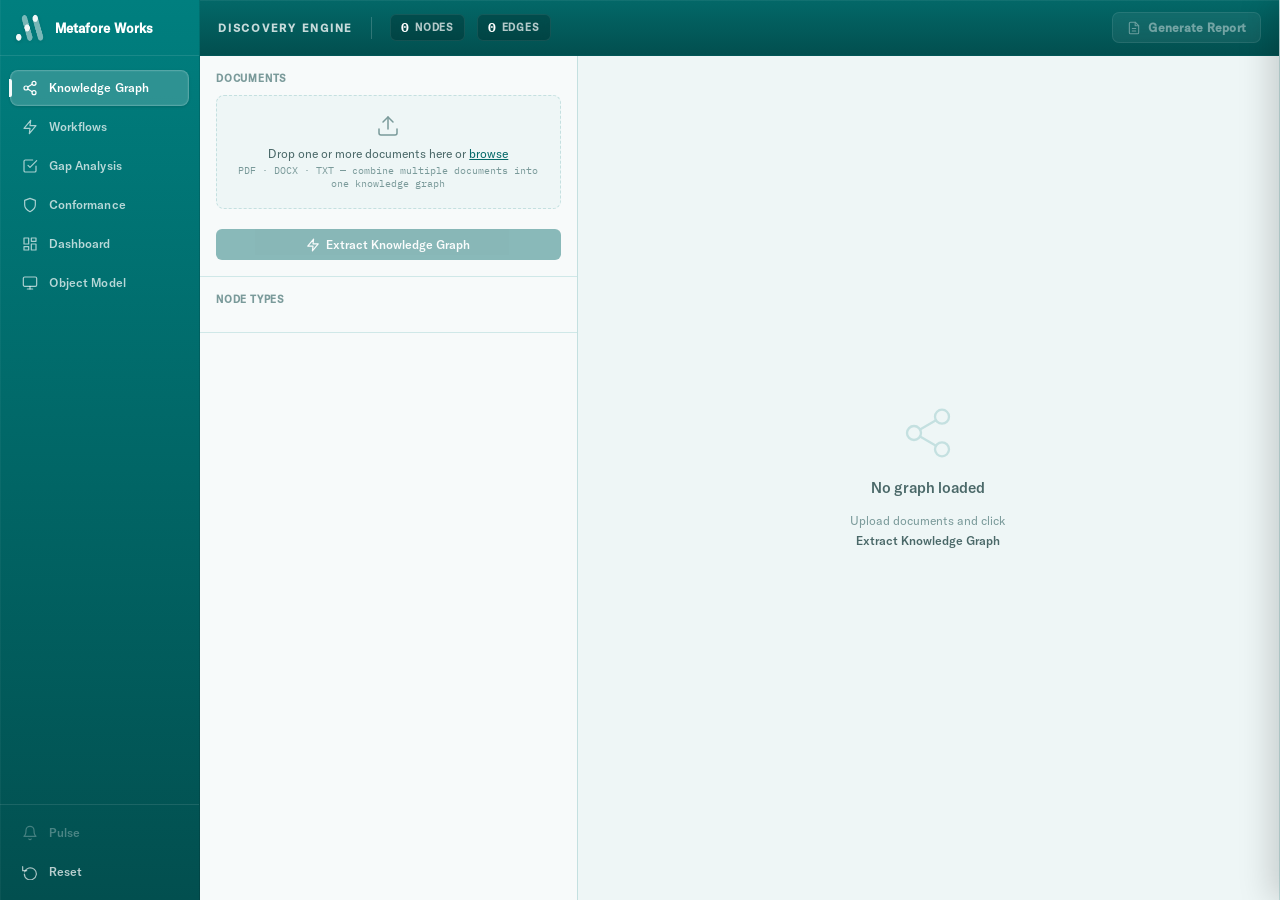
==== commit 8edb4473: "feat: production-quality polish across header, sidebar, OM, pulse, report Visual upgrades to five fr" ====
--- a/discovery-engine/frontend/index.html
+++ b/discovery-engine/frontend/index.html
@@ -167,6 +167,15 @@
             <div class="section-label">Node Types</div>
             <ul class="legend-list" id="legend-list"></ul>
           </div>
+
+          <!-- Cross-document insights — only shown when 2+ source documents -->
+          <div id="cross-doc-insights" class="cross-doc-insights" hidden>
+            <div class="cross-doc-header">
+              <span class="cross-doc-title">Cross-Document Insights</span>
+              <span class="cross-doc-status" id="cross-doc-status">Loading…</span>
+            </div>
+            <ul class="cross-doc-list" id="cross-doc-list"></ul>
+          </div>
         </div>
 
         <!-- Workflows view -->
@@ -396,14 +405,6 @@
         <div id="spinner" class="spinner hidden">
           <div class="spinner-ring"></div>
           <p class="spinner-label">Extracting knowledge graph…</p>
-        </div>
-
-        <div id="cross-doc-insights" class="cross-doc-insights" hidden>
-          <div class="cross-doc-header">
-            <span class="cross-doc-title">Cross-Document Insights</span>
-            <span class="cross-doc-status" id="cross-doc-status">Loading…</span>
-          </div>
-          <ul class="cross-doc-list" id="cross-doc-list"></ul>
         </div>
 
         <div id="graph-source-chips" class="graph-source-chips" hidden>
--- a/discovery-engine/frontend/styles.css
+++ b/discovery-engine/frontend/styles.css
@@ -68,67 +68,98 @@
 }
 
 /* ── Sidebar ── */
+/* ── Sidebar ─────────────────────────────────────────────────────────────── */
 .sidebar {
   width: var(--sidebar-w);
   flex-shrink: 0;
-  background: var(--brand-mid);
+  background: linear-gradient(180deg, var(--brand-mid) 0%, var(--brand-dark) 100%);
   display: flex;
   flex-direction: column;
   z-index: 10;
+  border-right: 1px solid rgba(0,0,0,0.12);
+  box-shadow: 1px 0 0 rgba(255,255,255,0.04) inset;
 }
 
 .sidebar-logo {
   height: var(--header-h);
   display: flex; align-items: center;
-  padding: 0 14px;
-  border-bottom: 1px solid rgba(255,255,255,0.1);
+  padding: 0 16px;
+  border-bottom: 1px solid rgba(255,255,255,0.10);
   flex-shrink: 0;
 }
-.sidebar-logo img { opacity: 0.92; }
+.sidebar-logo img {
+  opacity: 0.95;
+  filter: drop-shadow(0 1px 2px rgba(0,0,0,0.18));
+}
 .sidebar-brand {
   font-family: var(--sans);
-  font-size: 12px;
-  font-weight: 500;
-  color: rgba(255,255,255,0.85);
-  margin-left: 10px;
-  letter-spacing: 0.01em;
+  font-size: 13px;
+  font-weight: 600;
+  color: #fff;
+  margin-left: 11px;
+  letter-spacing: 0.005em;
   white-space: nowrap;
 }
 
 .sidebar-nav {
   display: flex; flex-direction: column;
-  gap: 2px; flex: 1;
-  padding: 10px 8px;
+  gap: 3px; flex: 1;
+  padding: 14px 10px;
   overflow-y: auto;
 }
 
 .sidebar-bottom {
-  display: flex; flex-direction: column; gap: 2px;
-  padding: 8px;
-  border-top: 1px solid rgba(255,255,255,0.1);
+  display: flex; flex-direction: column; gap: 3px;
+  padding: 10px;
+  border-top: 1px solid rgba(255,255,255,0.10);
 }
 
 .nav-btn {
+  position: relative;
   width: 100%;
-  border-radius: 7px; border: none;
+  border-radius: 8px;
+  border: 1px solid transparent;
+  background: transparent;
+  color: rgba(255,255,255,0.72);
+  cursor: pointer;
+  display: flex; align-items: center; gap: 11px;
+  padding: 9px 11px;
+  font-family: var(--sans);
+  font-size: 12px; font-weight: 500;
+  transition: background 0.18s, color 0.18s, border-color 0.18s, box-shadow 0.18s;
+  text-align: left;
+  line-height: 1;
+}
+.nav-btn:hover {
+  background: rgba(255,255,255,0.10);
+  color: #fff;
+  border-color: rgba(255,255,255,0.06);
+}
+.nav-btn.active {
+  background: rgba(255,255,255,0.18);
+  color: #fff;
+  border-color: rgba(255,255,255,0.18);
+  box-shadow: 0 1px 3px rgba(0,0,0,0.12), inset 0 0 0 1px rgba(255,255,255,0.04);
+}
+.nav-btn.active::before {
+  content: '';
+  position: absolute;
+  left: -2px; top: 8px; bottom: 8px;
+  width: 3px;
+  background: #fff;
+  border-radius: 0 2px 2px 0;
+  opacity: 0.95;
+}
+.nav-btn:disabled { opacity: 0.4; cursor: not-allowed; }
+.nav-btn:disabled:hover {
   background: transparent;
   color: rgba(255,255,255,0.65);
-  cursor: pointer;
-  display: flex; align-items: center; gap: 10px;
-  padding: 8px 10px;
-  font-family: var(--sans);
-  font-size: 12px; font-weight: 500;
-  transition: background 0.15s, color 0.15s;
-  text-align: left;
-  line-height: 1;
-}
-.nav-btn:hover  { background: rgba(255,255,255,0.12); color: #fff; }
-.nav-btn.active { background: rgba(255,255,255,0.2);  color: #fff; }
-.nav-btn:disabled { opacity: 0.4; cursor: not-allowed; }
-.nav-btn:disabled:hover { background: transparent; color: rgba(255,255,255,0.65); }
-.nav-btn svg { flex-shrink: 0; }
-
-.nav-label { flex: 1; }
+  border-color: transparent;
+}
+.nav-btn svg { flex-shrink: 0; opacity: 0.92; }
+.nav-btn.active svg { opacity: 1; }
+
+.nav-label { flex: 1; letter-spacing: 0.005em; }
 
 .sidebar-pulse-wrap {
   position: relative;
@@ -148,23 +179,25 @@
   min-width: 0;
 }
 
-/* ── Header ── */
+/* ── Header ─────────────────────────────────────────────────────────────── */
 .header {
   height: var(--header-h);
-  background: var(--brand);
+  background: linear-gradient(180deg, var(--brand) 0%, var(--brand-dark) 100%);
   display: flex;
   align-items: center;
   justify-content: space-between;
-  padding: 0 16px;
+  padding: 0 18px;
   flex-shrink: 0;
   gap: 12px;
-}
-
-.header-left  { display: flex; align-items: center; gap: 10px; min-width: 0; }
+  border-bottom: 1px solid rgba(0,0,0,0.16);
+  box-shadow: 0 1px 0 rgba(255,255,255,0.06) inset, 0 2px 6px rgba(0,0,0,0.08);
+}
+
+.header-left  { display: flex; align-items: center; gap: 12px; min-width: 0; }
 .header-right { display: flex; align-items: center; gap: 8px; flex-shrink: 0; }
 
 .header-logo  { height: 20px; object-fit: contain; }
-.header-brand { display: flex; align-items: center; gap: 7px; }
+.header-brand { display: flex; align-items: center; gap: 8px; }
 .header-mmark { flex-shrink: 0; }
 
 .header-brand-name {
@@ -172,27 +205,31 @@
   color: #fff; letter-spacing: -0.01em;
 }
 .header-product {
-  font-size: 11px; font-weight: 500;
-  color: rgba(255,255,255,0.6);
-  letter-spacing: 0.12em;
+  font-size: 11px; font-weight: 600;
+  color: rgba(255,255,255,0.78);
+  letter-spacing: 0.16em;
   text-transform: uppercase;
 }
 
 .header-divider {
   width: 1px; height: 22px;
-  background: rgba(255,255,255,0.2);
-  margin: 0 4px;
+  background: rgba(255,255,255,0.18);
+  margin: 0 6px;
 }
 
 /* Stats chips */
 .stat-chip {
-  display: flex; align-items: center; gap: 5px;
-  background: rgba(0,0,0,0.18);
-  border-radius: 5px; padding: 3px 9px;
+  display: flex; align-items: center; gap: 6px;
+  background: rgba(0,0,0,0.20);
+  border: 1px solid rgba(255,255,255,0.08);
+  border-radius: 6px;
+  padding: 4px 10px;
+  backdrop-filter: blur(4px);
 }
 .cache-chip {
-  background: rgba(251,191,36,0.25);
-  color: #fef08a;
+  background: rgba(251,191,36,0.22);
+  border: 1px solid rgba(251,191,36,0.35);
+  color: #fef9c3;
   font-size: 11px;
   font-weight: 600;
   letter-spacing: 0.02em;
@@ -202,29 +239,38 @@
   font-family: var(--mono);
   font-size: 13px; font-weight: 700;
   color: #fff;
+  letter-spacing: -0.02em;
 }
 .chip-label {
-  font-size: 10px; color: rgba(255,255,255,0.6);
-  text-transform: uppercase; letter-spacing: 0.06em;
-}
-
-/* Header button */
+  font-size: 10px; color: rgba(255,255,255,0.7);
+  text-transform: uppercase; letter-spacing: 0.08em;
+  font-weight: 600;
+}
+
+/* Header actions */
 .btn-header {
-  display: flex; align-items: center;
-  background: rgba(255,255,255,0.12);
-  border: 1px solid rgba(255,255,255,0.2);
-  border-radius: 6px;
-  color: rgba(255,255,255,0.9);
+  display: inline-flex; align-items: center;
+  background: rgba(255,255,255,0.14);
+  border: 1px solid rgba(255,255,255,0.22);
+  border-radius: 7px;
+  color: #fff;
   font-family: var(--sans);
-  font-size: 12px; font-weight: 500;
-  padding: 6px 12px;
+  font-size: 12px; font-weight: 600;
+  padding: 7px 14px;
   cursor: pointer;
-  transition: background 0.15s;
-}
-.btn-header:hover:not(:disabled) { background: rgba(255,255,255,0.2); }
-.btn-header:disabled { opacity: 0.4; cursor: not-allowed; }
-.btn-header svg { margin-right: 6px; flex-shrink: 0; }
-.btn-report { letter-spacing: 0.01em; }
+  transition: background 0.15s, border-color 0.15s, transform 0.12s, box-shadow 0.15s;
+  letter-spacing: 0.01em;
+  backdrop-filter: blur(6px);
+}
+.btn-header:hover:not(:disabled) {
+  background: rgba(255,255,255,0.22);
+  border-color: rgba(255,255,255,0.35);
+  transform: translateY(-1px);
+  box-shadow: 0 4px 10px rgba(0,0,0,0.15);
+}
+.btn-header:disabled { opacity: 0.45; cursor: not-allowed; }
+.btn-header svg { margin-right: 7px; flex-shrink: 0; opacity: 0.92; }
+.btn-report { letter-spacing: 0.02em; }
 
 /* ── Body area ── */
 .body-area {
@@ -517,69 +563,123 @@
   margin-top: 14px;
 }
 .tab {
+  position: relative;
   background: none; border: none;
   border-bottom: 2px solid transparent;
-  padding: 9px 14px;
+  padding: 11px 16px;
   font-family: var(--sans);
-  font-size: 12px; font-weight: 500;
+  font-size: 12px; font-weight: 600;
   color: var(--text-muted); cursor: pointer;
   margin-bottom: -1px;
-  transition: color 0.15s, border-color 0.15s;
-}
-.tab.active { color: var(--brand); border-bottom-color: var(--brand); }
-.tab:hover:not(.active) { color: var(--text-sec); }
+  transition: color 0.18s, border-color 0.18s, background 0.15s;
+  letter-spacing: 0.01em;
+}
+.tab.active {
+  color: var(--brand);
+  border-bottom-color: var(--brand);
+}
+.tab:hover:not(.active) {
+  color: var(--text-sec);
+  background: var(--bg-panel);
+}
 
 .modal-body {
   flex: 1; overflow-y: auto;
   padding: 16px 24px 24px;
 }
-.tab-content { display: flex; flex-direction: column; gap: 8px; }
+.tab-content { display: flex; flex-direction: column; gap: 10px; }
 .tab-content.hidden { display: none; }
 
-/* ── Object Model panel (inside upload-panel) ── */
+/* ── Object Model panel ──────────────────────────────────────────────────── */
 #object-model-panel {
   display: flex; flex-direction: column;
   flex: 1; min-height: 0; overflow: hidden;
+  background: var(--bg);
 }
 #object-model-panel[hidden] { display: none; }
 .om-loading {
-  display: flex; align-items: center; gap: 10px;
-  padding: 40px 24px;
+  display: flex; align-items: center; gap: 12px;
+  padding: 60px 28px;
   color: var(--text-sec); font-size: 12px;
+  justify-content: center;
 }
 .om-loading[hidden] { display: none; }
-.om-loading-label { color: var(--text-sec); font-size: 12px; }
+.om-loading-label { color: var(--text-sec); font-size: 12px; font-weight: 500; }
 .om-empty-state {
-  display: flex; align-items: center; justify-content: center;
-  padding: 60px 24px; text-align: center;
+  display: flex; flex-direction: column;
+  align-items: center; justify-content: center;
+  padding: 80px 28px; text-align: center;
+  gap: 12px;
 }
 .om-empty-state[hidden] { display: none; }
-.om-empty-text { font-size: 12px; color: var(--text-muted); line-height: 1.6; max-width: 260px; }
+.om-empty-state::before {
+  content: '';
+  width: 48px; height: 48px;
+  border-radius: 12px;
+  background: linear-gradient(135deg, var(--brand-light) 0%, var(--bg-panel) 100%);
+  border: 1px solid var(--border);
+  background-image: url("data:image/svg+xml;utf8,<svg xmlns='http://www.w3.org/2000/svg' width='24' height='24' viewBox='0 0 24 24' fill='none' stroke='%23036868' stroke-width='1.6' stroke-linecap='round' stroke-linejoin='round'><rect x='3' y='3' width='7' height='7' rx='1.5'/><rect x='14' y='3' width='7' height='7' rx='1.5'/><rect x='3' y='14' width='7' height='7' rx='1.5'/><rect x='14' y='14' width='7' height='7' rx='1.5'/></svg>");
+  background-repeat: no-repeat;
+  background-position: center;
+}
+.om-empty-text {
+  font-size: 12px;
+  color: var(--text-muted);
+  line-height: 1.6;
+  max-width: 320px;
+}
 #om-tabs[hidden] { display: none; }
 #om-body[hidden] { display: none; }
 .om-topbar {
   display: flex; align-items: flex-start;
-  padding: 14px 24px 12px;
+  padding: 16px 24px 14px;
   background: var(--bg-card);
   border-bottom: 1px solid var(--border);
   flex-shrink: 0;
 }
-.om-title { font-size: 13px; font-weight: 600; color: var(--text); display: block; }
-.om-tabs { margin-top: 0; }
-.om-body { flex: 1; min-height: 0; overflow-y: auto; }
-
-.copy-row { display: flex; justify-content: flex-end; }
+.om-title {
+  font-size: 14px;
+  font-weight: 700;
+  color: var(--text);
+  display: block;
+  letter-spacing: -0.01em;
+  margin-top: 2px;
+}
+.om-tabs {
+  margin-top: 0;
+  background: var(--bg-card);
+  padding: 0 24px;
+}
+.om-body {
+  flex: 1; min-height: 0; overflow-y: auto;
+  padding: 18px 24px 24px;
+  background: var(--bg);
+}
+
+.copy-row {
+  display: flex;
+  justify-content: flex-end;
+  margin-bottom: 4px;
+}
 .btn-copy {
-  background: none;
+  display: inline-flex; align-items: center; gap: 6px;
+  background: var(--bg-card);
   border: 1px solid var(--border);
-  border-radius: 5px;
-  padding: 4px 12px;
-  font-size: 11px; font-weight: 500;
+  border-radius: 7px;
+  padding: 6px 13px;
+  font-size: 11px; font-weight: 600;
   color: var(--text-sec); cursor: pointer;
   font-family: var(--sans);
-  transition: border-color 0.15s, color 0.15s;
-}
-.btn-copy:hover { border-color: var(--brand); color: var(--brand); }
+  letter-spacing: 0.02em;
+  transition: border-color 0.15s, color 0.15s, background 0.15s, transform 0.12s;
+}
+.btn-copy:hover {
+  border-color: var(--brand);
+  color: var(--brand);
+  background: var(--brand-light);
+  transform: translateY(-1px);
+}
+.btn-copy:active { transform: translateY(0); }
 
 pre {
   background: var(--bg);
@@ -1136,103 +1236,7 @@
 .wf-actual-stat.wf-actual-breach { color: #b91c1c; font-weight: 700; }
 
 /* ── Dashboard: Live Operational Data section ── */
-.dash-liveops-section { /* uses .dash-section base */ }
-.dash-liveops-loading {
-  font-size: 11px;
-  color: var(--text-muted);
-  font-style: italic;
-  padding: 8px 0;
-}
-.dash-liveops-kpis {
-  display: grid;
-  grid-template-columns: repeat(4, 1fr);
-  gap: 8px;
-  margin-bottom: 10px;
-}
-.dash-liveops-kpi {
-  background: linear-gradient(180deg, var(--bg) 0%, var(--brand-light) 100%);
-  border: 1px solid var(--border-light);
-  border-radius: 7px;
-  padding: 8px 6px;
-  text-align: center;
-}
-.dash-liveops-kpi-val {
-  font-size: 18px;
-  font-weight: 800;
-  font-family: var(--mono);
-  color: var(--brand);
-  line-height: 1.05;
-  letter-spacing: -0.02em;
-}
-.dash-liveops-kpi-label {
-  font-size: 8px;
-  font-weight: 600;
-  color: var(--text-muted);
-  text-transform: uppercase;
-  letter-spacing: 0.05em;
-  margin-top: 3px;
-}
-.dash-liveops-statuses {
-  display: flex;
-  flex-wrap: wrap;
-  gap: 5px;
-  margin-bottom: 10px;
-}
-.dash-liveops-status {
-  display: inline-flex;
-  align-items: center;
-  gap: 5px;
-  padding: 3px 8px;
-  border-radius: 12px;
-  font-size: 10px;
-  background: var(--bg);
-  border: 1px solid var(--border-light);
-  color: var(--text-sec);
-}
-.dash-liveops-status-val { font-weight: 700; font-family: var(--mono); color: var(--text); }
-.dash-liveops-status-label { text-transform: uppercase; letter-spacing: 0.04em; font-size: 9px; }
-.dash-liveops-status.dash-status-disbursed    { border-color: #86efac; }
-.dash-liveops-status.dash-status-disbursed .dash-liveops-status-val { color: #15803d; }
-.dash-liveops-status.dash-status-underwriting { border-color: #fcd34d; }
-.dash-liveops-status.dash-status-underwriting .dash-liveops-status-val { color: #b45309; }
-.dash-liveops-status.dash-status-pending      { border-color: var(--border); }
-.dash-liveops-status.dash-status-declined     { border-color: #fca5a5; }
-.dash-liveops-status.dash-status-declined .dash-liveops-status-val { color: #b91c1c; }
-
-.dash-liveops-breaches { margin-top: 4px; }
-.dash-liveops-sub {
-  font-size: 9px;
-  font-weight: 600;
-  color: var(--text-muted);
-  text-transform: uppercase;
-  letter-spacing: 0.05em;
-  margin-bottom: 5px;
-}
-.dash-liveops-breach-list {
-  list-style: none;
-  display: flex;
-  flex-direction: column;
-  gap: 4px;
-  padding: 0;
-}
-.dash-liveops-breach-item {
-  display: flex;
-  justify-content: space-between;
-  align-items: center;
-  padding: 5px 9px;
-  background: var(--bg);
-  border: 1px solid var(--border-light);
-  border-left: 3px solid #ef4444;
-  border-radius: 5px;
-  font-size: 11px;
-}
-.dash-liveops-breach-name { color: var(--text); font-weight: 500; }
-.dash-liveops-breach-count {
-  font-family: var(--mono);
-  font-weight: 700;
-  color: #b91c1c;
-  font-size: 12px;
-}
+/* (Dashboard live-ops styles consolidated below in the redesigned dashboard block.) */
 
 /* ── Conformance: Live data button ── */
 .conf-or-divider {
@@ -1549,173 +1553,158 @@
 }
 
 /* ── Dashboard ── */
+/* ─── Dashboard — production redesign ────────────────────────────────────── */
+
 .dash-panel {
   padding: 18px;
   display: flex;
   flex-direction: column;
-  gap: 16px;
+  gap: 14px;
   overflow-y: auto;
+  background: var(--bg);
 }
 .dash-panel[hidden] { display: none; }   /* CSS display:flex overrides the HTML hidden attribute otherwise */
 
-.dash-section {
-  background: var(--bg-card);
-  border: 1px solid var(--border-light);
-  border-radius: 10px;
-  padding: 14px 16px;
-  box-shadow: 0 1px 3px rgba(3,104,104,0.04);
-}
-.dash-section-label {
-  font-size: 10px;
-  font-weight: 600;
-  color: var(--text-muted);
-  text-transform: uppercase;
-  letter-spacing: 0.1em;
-  margin-bottom: 12px;
-  display: flex;
+@keyframes dash-fade-in {
+  from { opacity: 0; transform: translateY(6px); }
+  to   { opacity: 1; transform: translateY(0); }
+}
+.dash-anim {
+  opacity: 0;
+  animation: dash-fade-in 0.5s cubic-bezier(0.16, 1, 0.3, 1) forwards;
+  animation-delay: var(--anim-delay, 0ms);
+}
+
+/* ── Hero command bar ─────────────────────────────────────────────────────── */
+.dash-hero-bar {
+  display: grid;
+  grid-template-columns: 200px 1fr;
+  gap: 22px;
+  background: linear-gradient(135deg, var(--brand) 0%, var(--brand-mid) 100%);
+  color: #fff;
+  padding: 22px 24px;
+  border-radius: 14px;
+  position: relative;
+  overflow: hidden;
+  box-shadow: 0 10px 28px rgba(3,104,104,0.20);
+}
+.dash-hero-bar::before {
+  content: '';
+  position: absolute;
+  top: -60px; right: -60px;
+  width: 240px; height: 240px;
+  border-radius: 50%;
+  background: radial-gradient(circle at 30% 30%, rgba(255,255,255,0.18), transparent 70%);
+  pointer-events: none;
+}
+.dash-hero-bar::after {
+  content: '';
+  position: absolute;
+  bottom: -120px; left: 30%;
+  width: 320px; height: 240px;
+  background: radial-gradient(ellipse at center, rgba(255,255,255,0.06), transparent 70%);
+  pointer-events: none;
+}
+.dash-hero-side {
+  position: relative;
+  z-index: 1;
+  display: flex;
+  flex-direction: column;
   align-items: center;
   gap: 8px;
-}
-.dash-section-label::before {
-  content: '';
-  width: 3px; height: 14px;
-  background: var(--brand);
-  border-radius: 2px;
+  border-right: 1px solid rgba(255,255,255,0.18);
+  padding-right: 22px;
+}
+.dash-hero-main {
+  position: relative;
+  z-index: 1;
+  display: flex;
+  flex-direction: column;
+  gap: 14px;
+  min-width: 0;
+}
+.dash-hero-titlerow {
+  display: flex;
+  justify-content: space-between;
+  align-items: flex-end;
+  gap: 12px;
+  flex-wrap: wrap;
+}
+.dash-hero-eyebrow {
+  font-size: 9px;
+  font-weight: 700;
+  text-transform: uppercase;
+  letter-spacing: 0.22em;
+  color: rgba(255,255,255,0.68);
+  margin-bottom: 4px;
+}
+.dash-hero-h {
+  font-size: 24px;
+  font-weight: 700;
+  letter-spacing: -0.02em;
+  margin: 0;
+  line-height: 1.1;
+}
+.dash-hero-counts {
+  display: flex;
+  gap: 10px;
+  align-items: center;
+}
+.dash-hero-count {
+  display: inline-flex;
+  align-items: baseline;
+  gap: 5px;
+  padding: 5px 11px;
+  background: rgba(255,255,255,0.14);
+  border: 1px solid rgba(255,255,255,0.18);
+  backdrop-filter: blur(6px);
+  border-radius: 8px;
+  font-size: 10px;
+  color: rgba(255,255,255,0.82);
+  text-transform: uppercase;
+  letter-spacing: 0.08em;
+  font-weight: 600;
+}
+.dash-hero-count b {
+  font-family: var(--mono);
+  font-size: 14px;
+  font-weight: 800;
+  color: #fff;
+  letter-spacing: -0.02em;
+}
+.dash-hero-count i {
+  font-style: normal;
+  font-size: 9px;
+  color: rgba(255,255,255,0.7);
+}
+
+/* Health ring — 140px */
+.dash-ring-wrap {
+  position: relative;
+  width: 140px;
+  height: 140px;
   flex-shrink: 0;
 }
-
-/* Hero header */
-.dash-hero {
-  background: linear-gradient(135deg, var(--brand) 0%, var(--brand-mid) 100%);
-  color: #fff;
-  padding: 22px 22px 20px;
-  border-radius: 12px;
-  position: relative;
-  overflow: hidden;
-  box-shadow: 0 6px 18px rgba(3,104,104,0.18);
-}
-.dash-hero::after {
-  content: '';
-  position: absolute;
-  top: -40px; right: -40px;
-  width: 160px; height: 160px;
-  border-radius: 50%;
-  background: rgba(255,255,255,0.07);
-  pointer-events: none;
-}
-.dash-hero-eyebrow {
-  font-size: 10px;
-  font-weight: 600;
-  text-transform: uppercase;
-  letter-spacing: 0.18em;
-  color: rgba(255,255,255,0.72);
-  margin-bottom: 4px;
-}
-.dash-hero-title {
-  font-size: 22px;
-  font-weight: 700;
-  letter-spacing: -0.01em;
-  margin-bottom: 10px;
-}
-.dash-hero-meta {
-  display: flex;
-  align-items: center;
-  gap: 12px;
-  font-size: 11px;
-  color: rgba(255,255,255,0.85);
-}
-.dash-hero-stat b {
-  font-size: 14px;
-  font-weight: 700;
-  font-family: var(--mono);
-  color: #fff;
-  margin-right: 2px;
-}
-.dash-hero-stat-divider {
-  width: 1px; height: 12px;
-  background: rgba(255,255,255,0.25);
-}
-
-/* Empty state */
-.dash-empty {
-  display: flex;
-  flex-direction: column;
-  align-items: center;
-  justify-content: center;
-  padding: 56px 32px;
-  text-align: center;
-  border-radius: 14px;
-  background: linear-gradient(180deg, var(--bg-card) 0%, var(--brand-light) 100%);
-  border: 1px solid var(--border-light);
-  box-shadow: 0 6px 24px rgba(3,104,104,0.08);
-}
-.dash-empty-icon {
-  color: var(--brand);
-  margin-bottom: 18px;
-  width: 64px; height: 64px;
-  border-radius: 50%;
-  background: rgba(255,255,255,0.7);
-  display: flex; align-items: center; justify-content: center;
-  border: 2px solid var(--brand-border);
-}
-.dash-empty-title {
-  font-size: 20px; font-weight: 700;
-  color: var(--text); margin-bottom: 8px;
-  letter-spacing: -0.01em;
-}
-.dash-empty-sub {
-  font-size: 12px; color: var(--text-sec);
-  line-height: 1.55; max-width: 420px; margin-bottom: 22px;
-}
-.dash-cta-btn {
-  background: linear-gradient(135deg, var(--brand) 0%, var(--brand-mid) 100%);
-  color: #fff;
-  border: none;
-  padding: 11px 24px;
-  font-size: 12px;
-  font-weight: 600;
-  font-family: var(--sans);
-  border-radius: 8px;
-  cursor: pointer;
-  letter-spacing: 0.02em;
-  box-shadow: 0 4px 12px rgba(3,104,104,0.25);
-  transition: transform 0.15s, box-shadow 0.15s;
-}
-.dash-cta-btn:hover {
-  transform: translateY(-1px);
-  box-shadow: 0 6px 16px rgba(3,104,104,0.35);
-}
-
-/* Health score — SVG ring */
-.dash-health-row {
-  display: flex;
-  align-items: center;
-  gap: 18px;
-}
-.dash-health-ring {
-  position: relative;
-  width: 120px; height: 120px;
-  flex-shrink: 0;
-}
 .dash-ring-svg {
-  width: 100%; height: 100%;
+  width: 100%;
+  height: 100%;
   transform: rotate(-90deg);
 }
 .dash-ring-track {
   fill: none;
-  stroke: var(--bg);
+  stroke: rgba(255,255,255,0.18);
   stroke-width: 9;
 }
 .dash-ring-fill {
   fill: none;
   stroke-width: 9;
   stroke-linecap: round;
-  transition: stroke-dasharray 0.6s ease-out;
-}
-.dash-ring-fill.dash-health-strong  { stroke: #22c55e; }
-.dash-ring-fill.dash-health-healthy { stroke: #0d9488; }
-.dash-ring-fill.dash-health-warn    { stroke: #f59e0b; }
-.dash-ring-fill.dash-health-poor    { stroke: #ef4444; }
+  transition: stroke-dasharray 0.7s cubic-bezier(0.16, 1, 0.3, 1);
+}
+.dash-ring-fill.dash-health-strong  { stroke: #4ade80; }
+.dash-ring-fill.dash-health-healthy { stroke: #5eead4; }
+.dash-ring-fill.dash-health-warn    { stroke: #fbbf24; }
+.dash-ring-fill.dash-health-poor    { stroke: #f87171; }
 .dash-ring-center {
   position: absolute;
   inset: 0;
@@ -1725,158 +1714,289 @@
   justify-content: center;
 }
 .dash-ring-value {
-  font-size: 36px;
+  font-size: 40px;
   font-weight: 800;
   font-family: var(--mono);
-  color: var(--text);
+  color: #fff;
   line-height: 1;
-  letter-spacing: -0.02em;
-}
+  letter-spacing: -0.03em;
+}
+.dash-ring-value-empty { color: rgba(255,255,255,0.5); }
 .dash-ring-of {
   font-size: 10px;
-  color: var(--text-muted);
+  color: rgba(255,255,255,0.65);
   font-family: var(--mono);
-  margin-top: 2px;
-}
-.dash-health-meta { flex: 1; min-width: 0; }
+  margin-top: 4px;
+  letter-spacing: 0.04em;
+}
+.dash-ring-band-wrap {
+  display: flex;
+  flex-direction: column;
+  align-items: center;
+  gap: 4px;
+  text-align: center;
+}
+.dash-ring-formula {
+  font-size: 9px;
+  font-family: var(--mono);
+  color: rgba(255,255,255,0.66);
+  letter-spacing: 0.02em;
+}
+
+/* Health band pills (re-used in hero) */
 .dash-health-band {
   display: inline-block;
+  font-size: 9.5px;
+  font-weight: 700;
+  padding: 4px 10px;
+  border-radius: 10px;
+  letter-spacing: 0.12em;
+  border: 1px solid;
+  white-space: nowrap;
+}
+.dash-health-band.dash-health-strong  { background: rgba(74,222,128,0.18); color: #ecfccb; border-color: rgba(74,222,128,0.5); }
+.dash-health-band.dash-health-healthy { background: rgba(94,234,212,0.18); color: #ccfbf1; border-color: rgba(94,234,212,0.5); }
+.dash-health-band.dash-health-warn    { background: rgba(251,191,36,0.20); color: #fef3c7; border-color: rgba(251,191,36,0.55); }
+.dash-health-band.dash-health-poor    { background: rgba(248,113,113,0.20); color: #fee2e2; border-color: rgba(248,113,113,0.55); }
+.dash-health-band.dash-health-empty-band { background: rgba(255,255,255,0.10); color: rgba(255,255,255,0.7); border-color: rgba(255,255,255,0.25); }
+
+/* KPI tiles in hero */
+.dash-kpi-grid {
+  display: grid;
+  grid-template-columns: repeat(4, 1fr);
+  gap: 8px;
+}
+.dash-kpi-tile {
+  position: relative;
+  background: rgba(255,255,255,0.08);
+  border: 1px solid rgba(255,255,255,0.18);
+  border-radius: 10px;
+  padding: 11px 12px 12px;
+  cursor: pointer;
+  text-align: left;
+  font-family: var(--sans);
+  transition: background 0.18s, border-color 0.18s, transform 0.15s;
+  backdrop-filter: blur(8px);
+  overflow: hidden;
+}
+.dash-kpi-tile:hover {
+  background: rgba(255,255,255,0.16);
+  border-color: rgba(255,255,255,0.35);
+  transform: translateY(-1px);
+}
+.dash-kpi-tile.dash-kpi-null { opacity: 0.62; }
+.dash-kpi-tile.dash-kpi-null:hover { opacity: 0.85; }
+.dash-kpi-label {
+  font-size: 9px;
+  font-weight: 600;
+  text-transform: uppercase;
+  letter-spacing: 0.1em;
+  color: rgba(255,255,255,0.7);
+  margin-bottom: 6px;
+}
+.dash-kpi-value {
+  font-size: 26px;
+  font-weight: 800;
+  font-family: var(--mono);
+  color: #fff;
+  line-height: 1;
+  letter-spacing: -0.03em;
+  margin-bottom: 6px;
+}
+.dash-kpi-value.dash-kpi-roi { font-size: 24px; }
+.dash-kpi-status {
+  font-size: 9.5px;
+  font-weight: 600;
+  display: flex;
+  align-items: center;
+  gap: 5px;
+  color: rgba(255,255,255,0.85);
+}
+.dash-kpi-status-dot {
+  width: 6px; height: 6px;
+  border-radius: 50%;
+  background: rgba(255,255,255,0.5);
+  flex-shrink: 0;
+}
+.dash-kpi-status-dot.dash-status-good { background: #4ade80; }
+.dash-kpi-status-dot.dash-status-warn { background: #fbbf24; }
+.dash-kpi-status-dot.dash-status-poor { background: #f87171; }
+.dash-kpi-tile.dash-kpi-null .dash-kpi-status-dot { background: rgba(255,255,255,0.35); }
+
+/* ── Body grid (2-col) ────────────────────────────────────────────────────── */
+.dash-body-grid {
+  display: grid;
+  grid-template-columns: 1fr 1fr;
+  gap: 12px;
+}
+.dash-body-col {
+  display: flex;
+  flex-direction: column;
+  gap: 12px;
+  min-width: 0;
+}
+@media (max-width: 760px) {
+  .dash-body-grid { grid-template-columns: 1fr; }
+  .dash-hero-bar { grid-template-columns: 1fr; }
+  .dash-hero-side { border-right: none; border-bottom: 1px solid rgba(255,255,255,0.18); padding-right: 0; padding-bottom: 18px; }
+  .dash-kpi-grid { grid-template-columns: repeat(2, 1fr); }
+}
+
+/* ── Card grammar ─────────────────────────────────────────────────────────── */
+.dash-card {
+  background: var(--bg-card);
+  border: 1px solid var(--border-light);
+  border-radius: 12px;
+  padding: 14px 16px 14px;
+  box-shadow: 0 1px 3px rgba(3,104,104,0.05);
+  transition: box-shadow 0.2s, transform 0.18s;
+}
+.dash-card-head {
+  display: flex;
+  justify-content: space-between;
+  align-items: center;
+  margin-bottom: 10px;
+  gap: 8px;
+}
+.dash-card-label {
+  font-size: 9.5px;
+  font-weight: 700;
+  color: var(--brand);
+  text-transform: uppercase;
+  letter-spacing: 0.14em;
+  display: inline-flex;
+  align-items: center;
+  gap: 8px;
+}
+.dash-card-label::before {
+  content: '';
+  display: inline-block;
+  width: 3px; height: 12px;
+  background: var(--brand);
+  border-radius: 2px;
+}
+.dash-card-count {
   font-size: 10px;
   font-weight: 700;
-  padding: 4px 10px;
-  border-radius: 12px;
-  margin-bottom: 12px;
-  letter-spacing: 0.08em;
-  border: 1px solid;
-}
-.dash-health-band.dash-health-strong  { background: #dcfce7; color: #15803d; border-color: #86efac; }
-.dash-health-band.dash-health-healthy { background: #ccfbf1; color: #0d9488; border-color: #5eead4; }
-.dash-health-band.dash-health-warn    { background: #fef3c7; color: #b45309; border-color: #fcd34d; }
-.dash-health-band.dash-health-poor    { background: #fee2e2; color: #b91c1c; border-color: #fca5a5; }
-
-.dash-health-formula {
-  display: flex;
-  flex-wrap: wrap;
-  gap: 5px;
-  margin-bottom: 8px;
-}
-.dash-formula-pill {
-  font-size: 10px;
+  font-family: var(--mono);
+  color: var(--text-muted);
   background: var(--bg);
-  color: var(--text-sec);
-  padding: 3px 8px;
+  border: 1px solid var(--border-light);
+  padding: 2px 8px;
   border-radius: 10px;
-  border: 1px solid var(--border-light);
-  white-space: nowrap;
-}
-.dash-formula-pill b {
-  font-family: var(--mono);
-  font-weight: 700;
-  color: var(--brand);
-  margin-left: 4px;
-}
-.dash-formula-pill.dash-formula-missing {
-  opacity: 0.55;
-  font-style: italic;
-}
-.dash-health-weights {
-  font-size: 9px;
+  letter-spacing: 0.02em;
+}
+.dash-card-meta {
+  font-size: 9.5px;
   color: var(--text-muted);
   font-family: var(--mono);
   letter-spacing: 0.02em;
 }
-.dash-health-empty {
+.dash-card-empty {
   font-size: 11px;
   color: var(--text-muted);
-  font-style: italic;
-  padding: 12px 0;
-}
-
-/* Metric cards (3-up) */
-.dash-metrics-grid {
-  display: grid;
-  grid-template-columns: repeat(3, 1fr);
+  padding: 8px 4px 4px;
+  display: flex;
+  flex-direction: column;
+  gap: 8px;
+}
+.dash-card-empty-tick {
+  display: inline-block;
+  width: 22px; height: 22px;
+  border-radius: 50%;
+  background: #dcfce7;
+  color: #15803d;
+  text-align: center;
+  line-height: 22px;
+  font-weight: 700;
+  margin-right: 6px;
+  vertical-align: -5px;
+}
+.dash-card-cta-btn {
+  align-self: flex-start;
+  background: var(--brand);
+  color: #fff;
+  border: none;
+  padding: 6px 14px;
+  font-size: 10px;
+  font-weight: 600;
+  font-family: var(--sans);
+  border-radius: 6px;
+  cursor: pointer;
+  letter-spacing: 0.04em;
+  text-transform: uppercase;
+}
+.dash-card-cta-btn:hover { background: var(--brand-dark); }
+.dash-card-locked { opacity: 0.85; }
+
+/* ── Issues list ──────────────────────────────────────────────────────────── */
+.dash-issues-list {
+  list-style: none;
+  display: flex;
+  flex-direction: column;
+  gap: 6px;
+  padding: 0;
+  margin: 0;
+}
+.dash-issue-item {
+  display: flex;
+  align-items: flex-start;
   gap: 10px;
-}
-.dash-metric-card {
-  position: relative;
+  padding: 10px 12px;
   background: var(--bg);
   border: 1px solid var(--border-light);
-  border-radius: 10px;
-  padding: 14px 14px 16px;
-  text-align: left;
+  border-left: 3px solid var(--text-muted);
+  border-radius: 8px;
   cursor: pointer;
-  transition: transform 0.15s, border-color 0.15s, box-shadow 0.18s;
-  font-family: var(--sans);
-  overflow: hidden;
-}
-.dash-metric-card::after {
-  content: '';
-  position: absolute;
-  inset: 0;
-  background: linear-gradient(180deg, transparent 60%, var(--brand-light) 100%);
-  opacity: 0;
-  transition: opacity 0.18s;
-  pointer-events: none;
-}
-.dash-metric-card:hover {
-  border-color: var(--brand);
-  transform: translateY(-2px);
-  box-shadow: 0 6px 16px rgba(3,104,104,0.12);
-}
-.dash-metric-card:hover::after { opacity: 1; }
-.dash-metric-card.dash-metric-null { opacity: 0.68; }
-.dash-metric-label {
-  font-size: 9px;
+  transition: background 0.15s, transform 0.12s, border-left-color 0.15s;
+}
+.dash-issue-item:hover {
+  background: var(--bg-panel);
+  transform: translateX(2px);
+}
+.dash-issue-item.dash-sev-critical { border-left-color: #ef4444; }
+.dash-issue-item.dash-sev-warning  { border-left-color: #f59e0b; }
+.dash-issue-icon {
+  flex-shrink: 0;
+  margin-top: 1px;
+  display: inline-flex;
+}
+.dash-issue-icon.dash-sev-critical { color: #ef4444; }
+.dash-issue-icon.dash-sev-warning  { color: #f59e0b; }
+.dash-issue-text { flex: 1; min-width: 0; }
+.dash-issue-title {
+  font-size: 11.5px;
+  font-weight: 600;
+  color: var(--text);
+  line-height: 1.3;
+}
+.dash-issue-detail {
+  font-size: 10px;
+  color: var(--text-sec);
+  line-height: 1.4;
+  margin-top: 2px;
+}
+.dash-issue-arrow {
   color: var(--text-muted);
-  text-transform: uppercase;
-  letter-spacing: 0.08em;
-  margin-bottom: 8px;
-  font-weight: 600;
-  position: relative; z-index: 1;
-}
-.dash-metric-value {
-  font-size: 32px;
-  font-weight: 800;
-  font-family: var(--mono);
-  line-height: 1;
-  letter-spacing: -0.02em;
-  margin-bottom: 6px;
-  color: var(--text);
-  position: relative; z-index: 1;
-}
-.dash-metric-status {
-  font-size: 10px;
-  font-weight: 600;
-  text-transform: uppercase;
-  letter-spacing: 0.04em;
-  position: relative; z-index: 1;
-}
-.dash-metric-arrow {
-  position: absolute;
-  top: 12px; right: 12px;
-  color: var(--text-muted);
-  font-size: 14px;
-  transition: transform 0.15s, color 0.15s;
-  z-index: 1;
-}
-.dash-metric-card:hover .dash-metric-arrow {
+  font-size: 13px;
+  margin-left: 4px;
+  flex-shrink: 0;
+  transition: color 0.15s, transform 0.15s;
+}
+.dash-issue-item:hover .dash-issue-arrow {
   color: var(--brand);
   transform: translateX(2px);
 }
-.dash-status-good { color: #15803d; }
-.dash-status-warn { color: #b45309; }
-.dash-status-poor { color: #b91c1c; }
-
-/* Graph composition — bar chart */
+
+/* ── Composition bars ─────────────────────────────────────────────────────── */
 .dash-composition-bars {
   display: flex;
   flex-direction: column;
-  gap: 7px;
+  gap: 8px;
 }
 .dash-comp-row {
   display: grid;
-  grid-template-columns: 110px 1fr 30px;
+  grid-template-columns: 90px 1fr 28px;
   align-items: center;
   gap: 10px;
 }
@@ -1903,7 +2023,7 @@
 .dash-comp-row-bar-fill {
   height: 100%;
   border-radius: 4px;
-  transition: width 0.4s ease-out;
+  transition: width 0.5s cubic-bezier(0.16, 1, 0.3, 1);
 }
 .dash-comp-row-count {
   font-size: 13px;
@@ -1911,129 +2031,105 @@
   font-family: var(--mono);
   color: var(--brand);
   text-align: right;
-}
-
-/* Top issues / quick wins / automation lists */
-.dash-issues-list,
-.dash-quickwins-list,
-.dash-auto-list,
-.dash-checklist {
+  letter-spacing: -0.02em;
+}
+
+/* ── Quick wins ───────────────────────────────────────────────────────────── */
+.dash-quickwins-list {
   list-style: none;
   display: flex;
   flex-direction: column;
-  gap: 5px;
+  gap: 6px;
   padding: 0;
-}
-
-.dash-issue-item {
-  display: flex;
-  align-items: flex-start;
-  gap: 10px;
-  padding: 9px 11px;
-  background: var(--bg);
-  border: 1px solid var(--border-light);
-  border-left: 4px solid var(--text-muted);
-  border-radius: 6px;
-  cursor: pointer;
-  transition: background 0.15s, transform 0.12s;
-}
-.dash-issue-item:hover {
-  background: var(--bg-panel);
-  transform: translateX(2px);
-}
-.dash-issue-item.dash-sev-critical { border-left-color: #ef4444; }
-.dash-issue-item.dash-sev-warning  { border-left-color: #f59e0b; }
-.dash-issue-dot {
-  font-size: 10px;
-  margin-top: 2px;
-  flex-shrink: 0;
-}
-.dash-issue-dot.dash-sev-critical { color: #ef4444; }
-.dash-issue-dot.dash-sev-warning  { color: #f59e0b; }
-.dash-issue-text { flex: 1; min-width: 0; }
-.dash-issue-title {
-  font-size: 11px;
-  font-weight: 600;
-  color: var(--text);
-  line-height: 1.3;
-}
-.dash-issue-detail {
-  font-size: 10px;
-  color: var(--text-sec);
-  line-height: 1.35;
-  margin-top: 2px;
-}
-.dash-issue-arrow {
-  color: var(--text-muted);
-  font-size: 12px;
-  margin-left: 4px;
-}
-
+  margin: 0;
+}
 .dash-quickwin-item {
   display: flex;
   align-items: center;
   gap: 12px;
   padding: 11px 13px;
-  background: linear-gradient(90deg, var(--brand-light) 0%, transparent 100%);
+  background: linear-gradient(90deg, var(--brand-light) 0%, var(--bg) 90%);
   border: 1px solid var(--border-light);
-  border-left: 4px solid var(--brand);
-  border-radius: 6px;
+  border-left: 3px solid var(--brand);
+  border-radius: 8px;
   cursor: pointer;
-  transition: background 0.15s, transform 0.12s;
+  transition: background 0.15s, transform 0.12s, box-shadow 0.18s;
 }
 .dash-quickwin-item:hover {
   background: linear-gradient(90deg, var(--bg-hover) 0%, var(--brand-light) 100%);
   transform: translateX(2px);
+  box-shadow: 0 4px 12px rgba(3,104,104,0.10);
 }
 .dash-qw-amount {
   font-size: 18px;
   font-weight: 800;
   font-family: var(--mono);
   color: var(--brand);
-  min-width: 76px;
+  min-width: 70px;
   flex-shrink: 0;
-  letter-spacing: -0.02em;
+  letter-spacing: -0.03em;
 }
 .dash-qw-title {
   flex: 1;
-  font-size: 12px;
+  font-size: 11.5px;
   color: var(--text);
   font-weight: 600;
   line-height: 1.35;
+  min-width: 0;
 }
 .dash-qw-arrow {
   color: var(--brand);
   font-size: 14px;
-  font-weight: 600;
-}
-
+  font-weight: 700;
+  flex-shrink: 0;
+}
+
+/* ── Automation list ──────────────────────────────────────────────────────── */
+.dash-auto-list {
+  list-style: none;
+  display: flex;
+  flex-direction: column;
+  gap: 6px;
+  padding: 0;
+  margin: 0;
+}
 .dash-auto-item {
   display: flex;
   align-items: center;
   gap: 12px;
-  padding: 10px 12px;
+  padding: 9px 12px;
   background: var(--bg);
   border: 1px solid var(--border-light);
-  border-radius: 6px;
+  border-radius: 8px;
 }
 .dash-auto-score {
-  font-size: 14px;
+  font-size: 16px;
   font-weight: 800;
   font-family: var(--mono);
-  width: 50px; height: 50px;
+  width: 46px; height: 46px;
   border-radius: 50%;
   display: flex;
+  flex-direction: column;
   align-items: center;
   justify-content: center;
   flex-shrink: 0;
-  letter-spacing: -0.01em;
+  letter-spacing: -0.02em;
+  line-height: 1;
+}
+.dash-auto-score i {
+  font-style: normal;
+  font-size: 8px;
+  font-weight: 600;
+  opacity: 0.75;
+  margin-top: 1px;
+  letter-spacing: 0.02em;
 }
 .dash-auto-tier-high { background: #dcfce7; color: #15803d; border: 1px solid #86efac; }
 .dash-auto-tier-med  { background: #fef3c7; color: #b45309; border: 1px solid #fcd34d; }
 .dash-auto-tier-low  { background: #fee2e2; color: #b91c1c; border: 1px solid #fca5a5; }
 .dash-auto-text { flex: 1; min-width: 0; }
 .dash-auto-step {
-  font-size: 11px;
+  font-size: 11.5px;
   font-weight: 600;
   color: var(--text);
   line-height: 1.3;
@@ -2045,49 +2141,423 @@
   line-height: 1.35;
 }
 
-/* Completeness checklist */
-.dash-check-item {
-  display: flex;
-  align-items: center;
+/* ── Live operational data card ───────────────────────────────────────────── */
+.dash-liveops-card {
+  position: relative;
+}
+.dash-liveops-grid {
+  display: grid;
+  grid-template-columns: 2fr 1fr;
+  gap: 14px;
+  align-items: start;
+}
+.dash-liveops-kpis {
+  display: grid;
+  grid-template-columns: repeat(4, 1fr);
   gap: 8px;
-  padding: 6px 9px;
+}
+.dash-liveops-kpi {
+  background: linear-gradient(180deg, var(--bg) 0%, var(--brand-light) 110%);
+  border: 1px solid var(--border-light);
+  border-radius: 9px;
+  padding: 10px 8px;
+  text-align: center;
+}
+.dash-liveops-kpi-val {
+  font-size: 19px;
+  font-weight: 800;
+  font-family: var(--mono);
+  color: var(--brand);
+  line-height: 1.05;
+  letter-spacing: -0.03em;
+}
+.dash-liveops-kpi-label {
+  font-size: 8.5px;
+  font-weight: 600;
+  color: var(--text-muted);
+  text-transform: uppercase;
+  letter-spacing: 0.08em;
+  margin-top: 4px;
+}
+
+.dash-liveops-stack {
+  display: flex;
+  width: 100%;
+  height: 8px;
+  border-radius: 4px;
+  overflow: hidden;
+  margin-top: 12px;
   background: var(--bg);
   border: 1px solid var(--border-light);
+}
+.dash-liveops-stack-seg {
+  height: 100%;
+  transition: flex 0.5s ease-out;
+}
+.dash-liveops-stack-seg.dash-status-disbursed    { background: #4ade80; }
+.dash-liveops-stack-seg.dash-status-underwriting { background: #fbbf24; }
+.dash-liveops-stack-seg.dash-status-pending      { background: #94a3b8; }
+.dash-liveops-stack-seg.dash-status-declined     { background: #f87171; }
+
+.dash-liveops-statuses {
+  display: flex;
+  flex-wrap: wrap;
+  gap: 6px;
+  margin-top: 10px;
+}
+.dash-liveops-status {
+  display: inline-flex;
+  align-items: center;
+  gap: 6px;
+  padding: 3px 9px 3px 7px;
+  border-radius: 12px;
+  font-size: 10px;
+  background: var(--bg);
+  border: 1px solid var(--border-light);
+  color: var(--text-sec);
+}
+.dash-liveops-status::before {
+  content: '';
+  width: 7px; height: 7px;
+  border-radius: 50%;
+  display: inline-block;
+}
+.dash-liveops-status.dash-status-disbursed::before    { background: #4ade80; }
+.dash-liveops-status.dash-status-underwriting::before { background: #fbbf24; }
+.dash-liveops-status.dash-status-pending::before      { background: #94a3b8; }
+.dash-liveops-status.dash-status-declined::before     { background: #f87171; }
+.dash-liveops-status-val { font-weight: 700; font-family: var(--mono); color: var(--text); }
+.dash-liveops-status-label { text-transform: uppercase; letter-spacing: 0.06em; font-size: 9px; }
+
+.dash-liveops-breaches {
+  background: var(--bg);
+  border: 1px solid var(--border-light);
+  border-radius: 9px;
+  padding: 10px 12px 8px;
+}
+.dash-liveops-sub {
+  font-size: 9px;
+  font-weight: 700;
+  color: var(--text-muted);
+  text-transform: uppercase;
+  letter-spacing: 0.08em;
+  margin-bottom: 7px;
+}
+.dash-liveops-breach-list {
+  list-style: none;
+  display: flex;
+  flex-direction: column;
+  gap: 4px;
+  padding: 0;
+  margin: 0;
+}
+.dash-liveops-breach-item {
+  display: flex;
+  justify-content: space-between;
+  align-items: center;
+  padding: 5px 10px;
+  background: var(--bg-card);
+  border: 1px solid var(--border-light);
+  border-left: 2px solid #ef4444;
   border-radius: 5px;
-  font-size: 11px;
-  transition: background 0.15s;
-}
-.dash-check-item.dash-check-todo { cursor: pointer; }
-.dash-check-item.dash-check-todo:hover { background: var(--bg-panel); }
-.dash-check-mark {
+  font-size: 10.5px;
+}
+.dash-liveops-breach-name { color: var(--text); font-weight: 500; }
+.dash-liveops-breach-count {
+  font-family: var(--mono);
+  font-weight: 700;
+  color: #b91c1c;
   font-size: 12px;
-  font-weight: 700;
-  width: 16px;
-  text-align: center;
-  flex-shrink: 0;
-}
-.dash-check-done .dash-check-mark { color: #15803d; }
-.dash-check-todo .dash-check-mark { color: var(--text-muted); }
-.dash-check-label { flex: 1; color: var(--text); }
-.dash-check-done .dash-check-label { color: var(--text-sec); }
-.dash-check-cta {
-  font-size: 10px;
-  color: var(--brand);
-  font-weight: 600;
-}
-
-.dash-empty-row {
+}
+.dash-liveops-unavail {
   font-size: 11px;
   color: var(--text-muted);
   font-style: italic;
-  padding: 6px 4px;
+  padding: 8px 0;
+}
+
+/* Skeleton loader */
+@keyframes dash-skel-pulse {
+  0%, 100% { opacity: 0.45; }
+  50%      { opacity: 0.85; }
+}
+.dash-liveops-skeleton {
+  display: flex;
+  flex-direction: column;
+  gap: 10px;
+}
+.dash-skel-kpis {
+  display: grid;
+  grid-template-columns: repeat(4, 1fr);
+  gap: 8px;
+}
+.dash-skel-kpi {
+  height: 56px;
+  border-radius: 9px;
+  background: linear-gradient(90deg, var(--border-light) 0%, var(--bg-panel) 50%, var(--border-light) 100%);
+  background-size: 200% 100%;
+  animation: dash-skel-pulse 1.4s ease-in-out infinite;
+}
+.dash-skel-row {
+  height: 12px;
+  border-radius: 6px;
+  background: var(--border-light);
+  animation: dash-skel-pulse 1.4s ease-in-out infinite;
+}
+.dash-skel-row-narrow { width: 60%; }
+
+/* ── Completeness checklist (pill row) ────────────────────────────────────── */
+.dash-checklist-bar {
+  display: flex;
+  align-items: center;
+  gap: 12px;
+  background: var(--bg-card);
+  border: 1px solid var(--border-light);
+  border-radius: 12px;
+  padding: 10px 14px;
+  flex-wrap: wrap;
+  box-shadow: 0 1px 3px rgba(3,104,104,0.04);
+}
+.dash-checklist-label {
+  font-size: 9.5px;
+  font-weight: 700;
+  color: var(--brand);
+  text-transform: uppercase;
+  letter-spacing: 0.14em;
+  display: inline-flex;
+  align-items: center;
+  gap: 8px;
+}
+.dash-checklist-label::before {
+  content: '';
+  display: inline-block;
+  width: 3px; height: 12px;
+  background: var(--brand);
+  border-radius: 2px;
+}
+.dash-checklist {
+  list-style: none;
+  display: flex;
+  gap: 6px;
+  padding: 0;
+  margin: 0;
+  flex: 1;
+  flex-wrap: wrap;
+}
+.dash-check-pill {
+  display: inline-flex;
+  align-items: center;
+  gap: 7px;
+  padding: 5px 10px;
+  background: var(--bg);
+  border: 1px solid var(--border-light);
+  border-radius: 16px;
+  font-size: 10.5px;
+  transition: background 0.15s, border-color 0.15s, transform 0.12s;
+}
+.dash-check-pill.dash-check-todo  { cursor: pointer; }
+.dash-check-pill.dash-check-todo:hover {
+  background: var(--brand-light);
+  border-color: var(--brand-border);
+  transform: translateY(-1px);
+}
+.dash-check-pill.dash-check-done {
+  background: linear-gradient(90deg, #dcfce7 0%, var(--bg) 80%);
+  border-color: #86efac;
+}
+.dash-check-mark {
+  width: 16px; height: 16px;
+  border-radius: 50%;
+  font-size: 11px;
+  font-weight: 700;
+  text-align: center;
+  line-height: 16px;
+  flex-shrink: 0;
+}
+.dash-check-done .dash-check-mark { background: #15803d; color: #fff; }
+.dash-check-todo .dash-check-mark { background: var(--bg-card); color: var(--text-muted); border: 1px solid var(--border); }
+.dash-check-label { color: var(--text); font-weight: 500; }
+.dash-check-done .dash-check-label { color: var(--text-sec); }
+.dash-check-cta {
+  font-size: 9px;
+  color: var(--brand);
+  font-weight: 700;
+  text-transform: uppercase;
+  letter-spacing: 0.06em;
+}
+
+/* Status colour helpers (used by hero KPI tiles + others) */
+.dash-status-good { color: #4ade80; }
+.dash-status-warn { color: #fbbf24; }
+.dash-status-poor { color: #f87171; }
+
+/* ── Empty state — onboarding ─────────────────────────────────────────────── */
+.dash-onb {
+  display: flex;
+  flex-direction: column;
+  gap: 14px;
+}
+.dash-onb-hero {
+  position: relative;
+  background: linear-gradient(135deg, var(--brand) 0%, var(--brand-mid) 100%);
+  color: #fff;
+  border-radius: 14px;
+  padding: 36px 32px;
+  text-align: center;
+  overflow: hidden;
+  box-shadow: 0 12px 32px rgba(3,104,104,0.22);
+}
+.dash-onb-hero::before {
+  content: '';
+  position: absolute;
+  top: -80px; right: -80px;
+  width: 280px; height: 280px;
+  border-radius: 50%;
+  background: radial-gradient(circle at 30% 30%, rgba(255,255,255,0.18), transparent 70%);
+  pointer-events: none;
+}
+.dash-onb-hero::after {
+  content: '';
+  position: absolute;
+  bottom: -120px; left: -60px;
+  width: 320px; height: 240px;
+  background: radial-gradient(ellipse at center, rgba(255,255,255,0.08), transparent 70%);
+  pointer-events: none;
+}
+.dash-onb-eyebrow {
+  position: relative;
+  z-index: 1;
+  font-size: 9.5px;
+  font-weight: 700;
+  text-transform: uppercase;
+  letter-spacing: 0.22em;
+  color: rgba(255,255,255,0.7);
+  margin-bottom: 12px;
+}
+.dash-onb-title {
+  position: relative;
+  z-index: 1;
+  font-size: 26px;
+  font-weight: 700;
+  letter-spacing: -0.02em;
+  margin: 0 0 12px;
+  line-height: 1.2;
+  max-width: 540px;
+  margin-left: auto;
+  margin-right: auto;
+}
+.dash-onb-sub {
+  position: relative;
+  z-index: 1;
+  font-size: 12.5px;
+  color: rgba(255,255,255,0.84);
+  line-height: 1.55;
+  max-width: 480px;
+  margin: 0 auto 20px;
+}
+.dash-onb-cta {
+  position: relative;
+  z-index: 1;
+  background: #fff;
+  color: var(--brand);
+  border: none;
+  padding: 12px 26px;
+  font-size: 12.5px;
+  font-weight: 700;
+  font-family: var(--sans);
+  border-radius: 9px;
+  cursor: pointer;
+  letter-spacing: 0.02em;
+  box-shadow: 0 6px 18px rgba(0,0,0,0.18);
+  transition: transform 0.15s, box-shadow 0.15s;
+}
+.dash-onb-cta:hover {
+  transform: translateY(-1px);
+  box-shadow: 0 9px 22px rgba(0,0,0,0.25);
+}
+.dash-onb-formats {
+  position: relative;
+  z-index: 1;
+  margin-top: 14px;
+  font-size: 10.5px;
+  color: rgba(255,255,255,0.65);
+  font-family: var(--mono);
+  letter-spacing: 0.04em;
+}
+
+.dash-onb-preview {
+  background: var(--bg-card);
+  border: 1px solid var(--border-light);
+  border-radius: 12px;
+  padding: 14px 16px 16px;
+  box-shadow: 0 1px 3px rgba(3,104,104,0.05);
+}
+.dash-onb-preview-label {
+  font-size: 9.5px;
+  font-weight: 700;
+  color: var(--brand);
+  text-transform: uppercase;
+  letter-spacing: 0.14em;
+  margin-bottom: 12px;
+  display: inline-flex;
+  align-items: center;
+  gap: 8px;
+}
+.dash-onb-preview-label::before {
+  content: '';
+  display: inline-block;
+  width: 3px; height: 12px;
+  background: var(--brand);
+  border-radius: 2px;
+}
+.dash-onb-tiles {
+  display: grid;
+  grid-template-columns: repeat(2, 1fr);
+  gap: 10px;
+}
+.dash-onb-tile {
+  display: flex;
+  align-items: flex-start;
+  gap: 11px;
+  padding: 12px 14px;
+  background: var(--bg);
+  border: 1px solid var(--border-light);
+  border-radius: 9px;
+  opacity: 0.85;
+}
+.dash-onb-tile-icon {
+  display: inline-flex;
+  align-items: center;
+  justify-content: center;
+  width: 36px; height: 36px;
+  border-radius: 9px;
+  background: var(--brand-light);
+  color: var(--brand);
+  flex-shrink: 0;
+  border: 1px solid var(--brand-border);
+}
+.dash-onb-tile-text { flex: 1; min-width: 0; }
+.dash-onb-tile-title {
+  font-size: 12px;
+  font-weight: 700;
+  color: var(--text);
+  line-height: 1.3;
+  margin-bottom: 3px;
+}
+.dash-onb-tile-body {
+  font-size: 10.5px;
+  color: var(--text-sec);
+  line-height: 1.45;
+}
+@media (max-width: 720px) {
+  .dash-onb-tiles { grid-template-columns: 1fr; }
 }
 
 /* ── Object Model ERD Diagram ── */
 .erd-container {
   position: relative;
   min-height: 320px;
-  padding: 4px 0 16px;
+  padding: 6px 0 18px;
 }
 .erd-svg {
   position: absolute;
@@ -2097,44 +2567,101 @@
 }
 .erd-entities {
   display: grid;
-  grid-template-columns: repeat(auto-fill, minmax(186px, 1fr));
-  gap: 16px;
+  grid-template-columns: repeat(auto-fill, minmax(196px, 1fr));
+  gap: 18px;
   position: relative;
 }
 .erd-entity {
   background: #fff;
-  border: 1.5px solid var(--border);
-  border-radius: 8px;
+  border: 1px solid var(--border);
+  border-radius: 10px;
   overflow: hidden;
-  box-shadow: 0 1px 4px rgba(3,104,104,0.08);
+  box-shadow: 0 2px 8px rgba(3,104,104,0.08), 0 0 0 1px rgba(3,104,104,0.02);
+  transition: box-shadow 0.18s, transform 0.15s;
+}
+.erd-entity:hover {
+  box-shadow: 0 4px 14px rgba(3,104,104,0.14), 0 0 0 1px rgba(3,104,104,0.06);
+  transform: translateY(-1px);
 }
 .erd-entity-header {
-  background: var(--brand);
+  background: linear-gradient(135deg, var(--brand) 0%, var(--brand-mid) 100%);
   color: #fff;
-  font-size: 11px; font-weight: 600;
-  padding: 7px 10px;
-  letter-spacing: 0.02em;
-}
-.erd-fields { padding: 4px 0; }
+  font-size: 11.5px; font-weight: 700;
+  padding: 9px 12px;
+  letter-spacing: 0.01em;
+  font-family: var(--mono);
+}
+.erd-fields { padding: 6px 0; }
 .erd-field {
   display: flex; justify-content: space-between; align-items: center;
-  padding: 3px 10px;
-  border-bottom: 1px solid var(--bg);
+  padding: 5px 12px;
+  border-bottom: 1px solid var(--border-light);
+  gap: 8px;
 }
 .erd-field:last-child { border-bottom: none; }
-.erd-field-name { color: var(--text); font-family: var(--mono); font-size: 10px; }
-.erd-field-type { color: var(--text-muted); font-family: var(--mono); font-size: 9px; }
-.erd-ref-type   { color: #0891b2; font-weight: 600; }
-.erd-empty-field { color: var(--text-muted); font-style: italic; justify-content: center; font-size: 10px; }
-.erd-empty-msg  { font-size: 12px; color: var(--text-muted); padding: 16px 0; }
+.erd-field-name {
+  color: var(--text);
+  font-family: var(--mono);
+  font-size: 10.5px;
+  font-weight: 500;
+}
+.erd-field-type {
+  color: var(--text-muted);
+  font-family: var(--mono);
+  font-size: 9.5px;
+  letter-spacing: -0.01em;
+}
+.erd-ref-type   { color: #0891b2; font-weight: 700; }
+.erd-empty-field {
+  color: var(--text-muted);
+  font-style: italic;
+  justify-content: center;
+  font-size: 10px;
+}
+.erd-empty-msg {
+  display: flex;
+  flex-direction: column;
+  align-items: center;
+  justify-content: center;
+  gap: 10px;
+  padding: 48px 20px;
+  text-align: center;
+}
+.erd-empty-icon {
+  width: 56px; height: 56px;
+  border-radius: 12px;
+  background: linear-gradient(135deg, var(--brand-light) 0%, var(--bg-card) 100%);
+  border: 1px solid var(--brand-border);
+  color: var(--brand);
+  display: inline-flex;
+  align-items: center; justify-content: center;
+  margin-bottom: 4px;
+}
+.erd-empty-title {
+  font-size: 13px;
+  font-weight: 700;
+  color: var(--text);
+}
+.erd-empty-sub {
+  font-size: 11px;
+  color: var(--text-muted);
+  line-height: 1.55;
+  max-width: 320px;
+}
 .erd-pk-badge, .erd-fk-badge, .erd-audit-badge {
-  font-size: 8px; font-weight: 700; padding: 1px 4px;
-  border-radius: 3px; margin-left: 4px; vertical-align: middle;
-  font-family: var(--mono); letter-spacing: 0.03em;
-}
-.erd-pk-badge    { background: rgba(234,179,8,0.15);  color: #b45309; }
-.erd-fk-badge    { background: rgba(8,145,178,0.12);  color: #0891b2; }
-.erd-audit-badge { background: rgba(107,114,128,0.12); color: var(--text-muted); }
+  font-size: 8px;
+  font-weight: 700;
+  padding: 2px 5px;
+  border-radius: 4px;
+  margin-left: 5px;
+  vertical-align: middle;
+  font-family: var(--mono);
+  letter-spacing: 0.04em;
+  text-transform: uppercase;
+}
+.erd-pk-badge    { background: #fef3c7; color: #b45309; border: 1px solid #fcd34d; }
+.erd-fk-badge    { background: #cffafe; color: #0891b2; border: 1px solid #67e8f9; }
+.erd-audit-badge { background: #f1f5f9; color: var(--text-muted); border: 1px solid var(--border); }
 
 .erd-arrow-path {
   fill: none;
@@ -2147,7 +2674,8 @@
   font-size: 9px;
   fill: #0891b2;
   font-family: var(--mono);
-  opacity: 0.75;
+  opacity: 0.78;
+  font-weight: 600;
 }
 
 /* ── Natural Language Query ── */
@@ -2812,18 +3340,12 @@
 
 /* ── Cross-Document Insights panel ── */
 .cross-doc-insights {
-  position: absolute;
-  top: 56px;
-  left: 12px;
-  z-index: 5;
-  width: 380px;
-  max-width: calc(100% - 24px);
-  background: rgba(255,255,255,0.94);
-  backdrop-filter: blur(6px);
+  margin: 0 16px 16px;
+  background: var(--bg-card);
   border: 1px solid var(--border-light);
-  border-left: 4px solid var(--brand);
-  border-radius: 8px;
-  box-shadow: 0 4px 14px rgba(3,104,104,0.10);
+  border-left: 3px solid var(--brand);
+  border-radius: 9px;
+  box-shadow: 0 1px 3px rgba(3,104,104,0.05);
 }
 .cross-doc-insights[hidden] { display: none; }
 .cross-doc-header {
@@ -2965,186 +3487,305 @@
 .gap-bp-action-btn.primary:hover { background: var(--brand-dark); border-color: var(--brand-dark); color: #fff; }
 
 /* ── Pulse bell button ── */
+/* ── Pulse bell + badge ─────────────────────────────────────────────────── */
 .pulse-bell-btn {
   position: relative;
   display: flex; align-items: center; justify-content: center;
-  width: 36px; height: 36px;
+  width: 38px; height: 38px;
   background: rgba(255,255,255,0.12);
-  border: 1px solid rgba(255,255,255,0.2);
-  border-radius: 8px;
+  border: 1px solid rgba(255,255,255,0.20);
+  border-radius: 9px;
   color: #fff;
   cursor: pointer;
-  transition: background 0.15s;
-}
-.pulse-bell-btn:hover:not(:disabled) { background: rgba(255,255,255,0.2); }
+  transition: background 0.18s, border-color 0.18s, transform 0.12s;
+}
+.pulse-bell-btn:hover:not(:disabled) {
+  background: rgba(255,255,255,0.22);
+  border-color: rgba(255,255,255,0.35);
+  transform: translateY(-1px);
+}
 .pulse-bell-btn:disabled { opacity: 0.4; cursor: not-allowed; }
 
 .pulse-badge {
   position: absolute; top: -5px; right: -5px;
   min-width: 18px; height: 18px;
-  background: var(--critical);
+  background: linear-gradient(135deg, #ef4444 0%, #dc2626 100%);
   border-radius: 9px;
   border: 2px solid var(--brand-dark);
-  font-size: 10px; font-weight: 700;
+  font-size: 10px; font-weight: 800;
+  font-family: var(--mono);
   color: #fff;
   display: flex; align-items: center; justify-content: center;
   padding: 0 3px;
-}
-.pulse-badge.badge-warning { background: #f97316; }
-.pulse-badge.badge-info    { background: var(--text-muted); }
+  box-shadow: 0 2px 4px rgba(0,0,0,0.15);
+  letter-spacing: -0.02em;
+}
+.pulse-badge.badge-warning { background: linear-gradient(135deg, #fb923c 0%, #ea580c 100%); }
+.pulse-badge.badge-info    { background: linear-gradient(135deg, #94a3b8 0%, #64748b 100%); }
 .pulse-badge[hidden]       { display: none; }
 
-/* ── Pulse overlay ── */
+/* ── Pulse overlay ───────────────────────────────────────────────────────── */
 .pulse-overlay {
   position: fixed; inset: 0;
-  background: transparent;
+  background: rgba(15, 32, 32, 0.32);
+  backdrop-filter: blur(2px);
   z-index: 50;
+  opacity: 0;
+  animation: pulse-overlay-in 0.2s ease-out forwards;
+}
+@keyframes pulse-overlay-in {
+  to { opacity: 1; }
 }
 .pulse-overlay[hidden] { display: none; }
 
-/* ── Pulse drawer ── */
+/* ── Pulse drawer ────────────────────────────────────────────────────────── */
 .pulse-drawer {
   position: fixed; top: 0; right: 0;
-  width: 380px; height: 100vh;
-  background: var(--bg-card);
+  width: 400px; max-width: 92vw;
+  height: 100vh;
+  background: var(--bg);
   border-left: 1px solid var(--border);
-  box-shadow: -4px 0 24px rgba(0,0,0,0.12);
+  box-shadow: -8px 0 32px rgba(0,0,0,0.18);
   z-index: 51;
   display: flex; flex-direction: column;
   transform: translateX(100%);
-  transition: transform 0.25s cubic-bezier(0.4, 0, 0.2, 1);
+  transition: transform 0.28s cubic-bezier(0.16, 1, 0.3, 1);
 }
 .pulse-drawer.open { transform: translateX(0); }
 
 .pulse-drawer-header {
   display: flex; align-items: center; justify-content: space-between;
-  padding: 14px 16px;
-  border-bottom: 1px solid var(--border);
-  background: var(--brand);
+  padding: 16px 18px;
+  background: linear-gradient(135deg, var(--brand) 0%, var(--brand-mid) 100%);
   color: #fff;
   flex-shrink: 0;
+  position: relative;
+  overflow: hidden;
+}
+.pulse-drawer-header::after {
+  content: '';
+  position: absolute;
+  top: -40px; right: -40px;
+  width: 140px; height: 140px;
+  border-radius: 50%;
+  background: radial-gradient(circle at 30% 30%, rgba(255,255,255,0.12), transparent 70%);
+  pointer-events: none;
 }
 .pulse-drawer-title {
-  display: flex; align-items: center; gap: 8px;
-  font-size: 13px; font-weight: 500;
+  position: relative; z-index: 1;
+  display: flex; align-items: center; gap: 10px;
+  font-size: 14px; font-weight: 700;
+  letter-spacing: -0.005em;
 }
 .pulse-drawer-close {
-  background: none; border: none;
-  color: rgba(255,255,255,0.8);
-  cursor: pointer; padding: 4px;
-  border-radius: 4px;
-  transition: color 0.15s;
+  position: relative; z-index: 1;
+  background: rgba(255,255,255,0.10);
+  border: 1px solid rgba(255,255,255,0.18);
+  color: rgba(255,255,255,0.92);
+  cursor: pointer;
+  padding: 6px;
+  border-radius: 7px;
+  transition: background 0.15s, color 0.15s, transform 0.12s;
   display: flex; align-items: center; justify-content: center;
 }
-.pulse-drawer-close:hover { color: #fff; }
+.pulse-drawer-close:hover {
+  background: rgba(255,255,255,0.22);
+  color: #fff;
+  transform: rotate(90deg);
+}
 
 .pulse-drawer-body {
   flex: 1; overflow-y: auto;
-  padding: 12px;
-}
-
-/* ── Pulse categories ── */
+  padding: 14px 14px 18px;
+  background: var(--bg);
+}
+
+/* ── Pulse categories ────────────────────────────────────────────────────── */
 .pulse-category-header {
   display: flex; align-items: center; gap: 8px;
-  padding: 8px 0 4px;
-  font-size: 10px; font-weight: 700; letter-spacing: 0.08em;
-  color: var(--text-muted);
+  padding: 6px 0 8px;
+  font-size: 10px; font-weight: 700; letter-spacing: 0.14em;
+  color: var(--brand);
   text-transform: uppercase;
-  margin-top: 8px;
-}
-.pulse-category-header:first-child { margin-top: 0; }
-
-/* ── Pulse item cards ── */
+  margin-top: 14px;
+}
+.pulse-category-header:first-child { margin-top: 4px; }
+.pulse-category-header::before {
+  content: '';
+  display: inline-block;
+  width: 3px; height: 12px;
+  background: var(--brand);
+  border-radius: 2px;
+}
+
+/* ── Pulse item cards ────────────────────────────────────────────────────── */
 .pulse-item-card {
-  background: var(--bg);
+  background: var(--bg-card);
   border: 1px solid var(--border-light);
   border-left: 3px solid var(--border);
-  border-radius: 8px;
-  padding: 10px 12px;
-  margin-bottom: 6px;
+  border-radius: 9px;
+  padding: 11px 13px;
+  margin-bottom: 7px;
+  transition: box-shadow 0.18s, transform 0.12s, border-color 0.15s;
+}
+.pulse-item-card:hover {
+  box-shadow: 0 4px 12px rgba(3,104,104,0.10);
+  transform: translateX(2px);
 }
 .pulse-item-card.sev-critical { border-left-color: var(--critical); }
 .pulse-item-card.sev-warning  { border-left-color: #f97316; }
 .pulse-item-card.sev-info     { border-left-color: var(--info); }
 
 .pulse-item-header {
-  display: flex; align-items: flex-start; gap: 8px;
+  display: flex; align-items: flex-start; gap: 10px;
   margin-bottom: 4px;
 }
 .pulse-sev-dot {
-  width: 8px; height: 8px; border-radius: 50%;
-  margin-top: 4px; flex-shrink: 0;
+  width: 9px; height: 9px;
+  border-radius: 50%;
+  margin-top: 5px;
+  flex-shrink: 0;
+  box-shadow: 0 0 0 3px rgba(255,255,255,0.7);
 }
 .pulse-sev-dot.sev-critical { background: var(--critical); }
 .pulse-sev-dot.sev-warning  { background: #f97316; }
 .pulse-sev-dot.sev-info     { background: var(--info); }
 
 .pulse-item-title {
-  font-size: 12px; font-weight: 500; color: var(--text);
-  flex: 1; line-height: 1.4;
+  font-size: 12.5px; font-weight: 600; color: var(--text);
+  flex: 1; line-height: 1.35;
 }
 .pulse-item-desc {
   font-size: 11px; color: var(--text-sec);
-  margin: 4px 0 6px 16px;
-  line-height: 1.45;
+  margin: 4px 0 8px 19px;
+  line-height: 1.5;
 }
 .pulse-item-footer {
   display: flex; align-items: center; justify-content: space-between;
-  margin-left: 16px;
+  margin-left: 19px;
 }
 .pulse-affected-count {
-  font-size: 10px; color: var(--text-muted);
+  font-size: 10px;
+  color: var(--text-muted);
+  font-family: var(--mono);
+  letter-spacing: 0.02em;
 }
 .pulse-view-btn {
-  font-size: 11px; color: var(--brand);
-  background: none; border: none;
-  cursor: pointer; padding: 2px 0;
-  font-weight: 500;
-  transition: color 0.15s;
-}
-.pulse-view-btn:hover { color: var(--brand-dark); text-decoration: underline; }
-
-/* ── Pulse AI section ── */
+  font-size: 10.5px;
+  color: var(--brand);
+  background: none;
+  border: none;
+  cursor: pointer;
+  padding: 3px 0;
+  font-weight: 700;
+  font-family: var(--sans);
+  letter-spacing: 0.04em;
+  text-transform: uppercase;
+  transition: color 0.15s, transform 0.12s;
+}
+.pulse-view-btn:hover {
+  color: var(--brand-dark);
+  transform: translateX(2px);
+}
+
+/* ── Pulse AI section ────────────────────────────────────────────────────── */
 .pulse-ai-section {
-  margin-top: 16px;
+  margin-top: 18px;
   border-top: 1px solid var(--border);
-  padding-top: 12px;
+  padding-top: 14px;
 }
 .pulse-ai-header {
   display: flex; align-items: center; justify-content: space-between;
-  margin-bottom: 8px;
+  margin-bottom: 10px;
+  gap: 8px;
 }
 .pulse-ai-title {
-  font-size: 11px; font-weight: 600; color: var(--text);
-  display: flex; align-items: center; gap: 6px;
+  font-size: 10.5px;
+  font-weight: 700;
+  color: var(--brand);
+  display: flex;
+  align-items: center;
+  gap: 7px;
+  text-transform: uppercase;
+  letter-spacing: 0.14em;
+}
+.pulse-ai-title::before {
+  content: '';
+  display: inline-block;
+  width: 3px; height: 12px;
+  background: var(--brand);
+  border-radius: 2px;
 }
 .pulse-ai-btn {
-  font-size: 11px; color: var(--brand);
-  background: none; border: 1px solid var(--border);
-  border-radius: 6px; padding: 3px 8px;
-  cursor: pointer; font-family: var(--sans);
-  transition: background 0.15s;
-}
-.pulse-ai-btn:hover { background: var(--bg-hover); }
+  font-size: 10.5px;
+  font-weight: 600;
+  color: var(--brand);
+  background: var(--brand-light);
+  border: 1px solid var(--brand-border);
+  border-radius: 7px;
+  padding: 5px 11px;
+  cursor: pointer;
+  font-family: var(--sans);
+  letter-spacing: 0.02em;
+  transition: background 0.15s, transform 0.12s, box-shadow 0.15s;
+}
+.pulse-ai-btn:hover:not(:disabled) {
+  background: var(--brand);
+  color: #fff;
+  transform: translateY(-1px);
+  box-shadow: 0 2px 8px rgba(3,104,104,0.20);
+}
 .pulse-ai-btn:disabled { opacity: 0.5; cursor: not-allowed; }
 
 .pulse-ai-card {
-  background: linear-gradient(135deg, rgba(3,104,104,0.04), rgba(3,104,104,0.02));
-  border: 1px solid var(--border);
-  border-radius: 8px;
-  padding: 10px 12px;
+  background: linear-gradient(135deg, var(--brand-light) 0%, var(--bg-card) 100%);
+  border: 1px solid var(--brand-border);
+  border-radius: 9px;
+  padding: 11px 13px;
+  margin-bottom: 7px;
+  position: relative;
+  overflow: hidden;
+}
+.pulse-ai-card::before {
+  content: '';
+  position: absolute;
+  top: 0; left: 0;
+  width: 3px; height: 100%;
+  background: linear-gradient(180deg, var(--brand) 0%, var(--brand-mid) 100%);
+}
+.pulse-ai-rec-title  {
+  font-size: 12px;
+  font-weight: 700;
+  color: var(--text);
+  margin-bottom: 5px;
+  line-height: 1.35;
+}
+.pulse-ai-rec-detail {
+  font-size: 11px;
+  color: var(--text-sec);
+  line-height: 1.5;
   margin-bottom: 6px;
 }
-.pulse-ai-rec-title  { font-size: 12px; font-weight: 500; color: var(--text); margin-bottom: 4px; }
-.pulse-ai-rec-detail { font-size: 11px; color: var(--text-sec); line-height: 1.45; margin-bottom: 4px; }
-.pulse-ai-rec-impact { font-size: 10px; color: var(--brand); font-style: italic; }
+.pulse-ai-rec-impact {
+  font-size: 10px;
+  color: var(--brand);
+  font-weight: 600;
+  font-family: var(--mono);
+  letter-spacing: 0.01em;
+}
 
 .pulse-empty-state {
-  text-align: center; padding: 32px 16px;
-  color: var(--text-muted); font-size: 12px;
+  text-align: center;
+  padding: 40px 20px;
+  color: var(--text-muted);
+  font-size: 12px;
+  line-height: 1.55;
 }
 .pulse-disclaimer {
-  font-size: 10px; color: var(--text-muted);
-  text-align: center; padding: 8px 12px 4px;
+  font-size: 10px;
+  color: var(--text-muted);
+  text-align: center;
+  padding: 12px 14px 4px;
   font-style: italic;
-}
+  line-height: 1.45;
+}
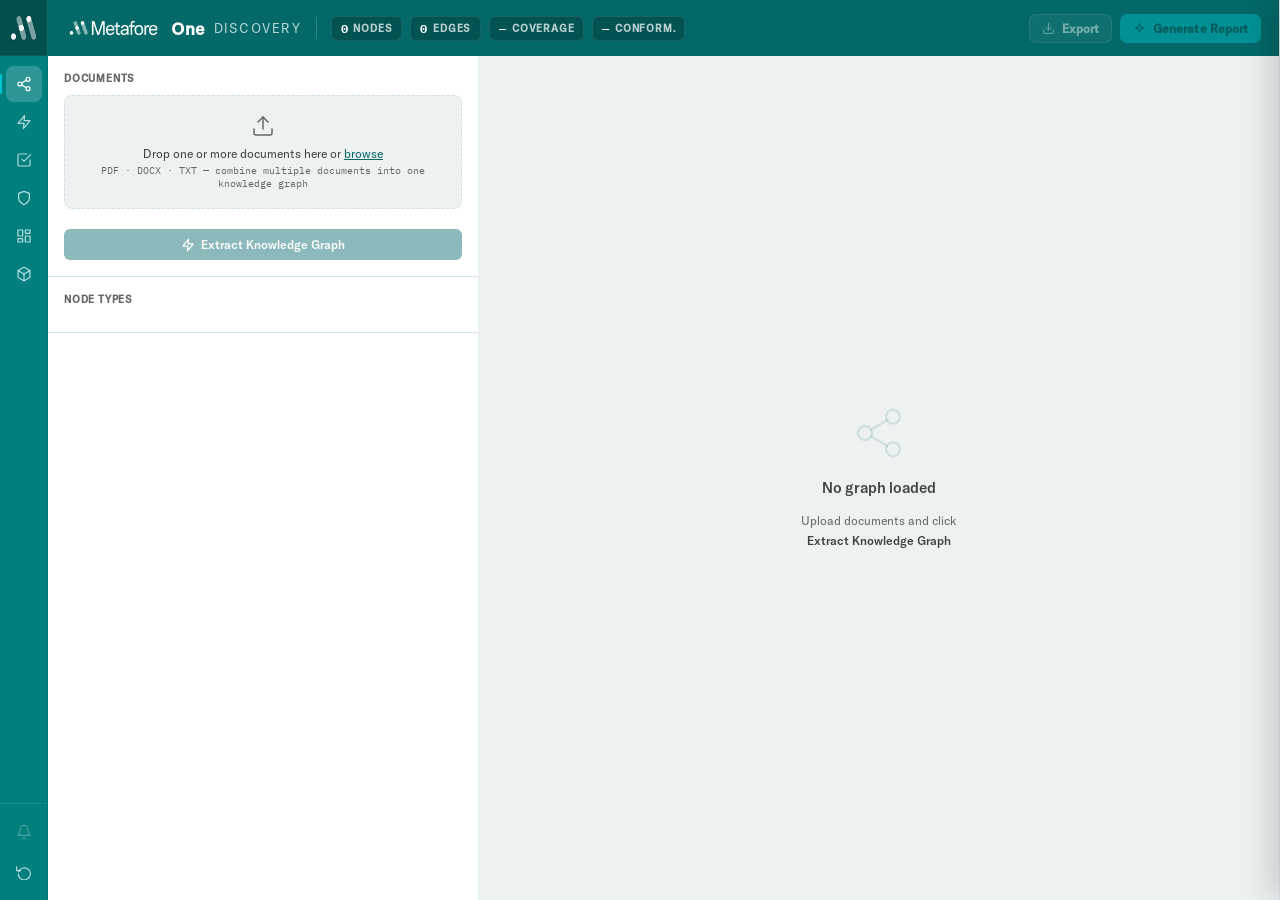
==== commit cabc2311: "feat: design-system foundations — tokens, sidebar rail, header brand Adopt the Claude Design handoff" ====
--- a/discovery-engine/frontend/index.html
+++ b/discovery-engine/frontend/index.html
@@ -26,40 +26,39 @@
 
 <div class="app-shell">
 
-  <!-- ── Left sidebar (200px labeled nav) ── -->
+  <!-- ── Left sidebar (48px icon rail per design spec) ── -->
   <aside class="sidebar">
-    <div class="sidebar-logo">
-      <img src="metafore-logo.png" alt="Metafore" width="28" height="28" />
-      <span class="sidebar-brand">Metafore Works</span>
+    <div class="sidebar-logo" title="Metafore One">
+      <img src="metafore-logo.png" alt="Metafore" width="26" height="26" />
     </div>
     <nav class="sidebar-nav">
-      <button class="nav-btn active" id="nav-graph">
+      <button class="nav-btn active" id="nav-graph" title="Knowledge Graph">
         <svg width="16" height="16" viewBox="0 0 24 24" fill="none" stroke="currentColor" stroke-width="1.8" stroke-linecap="round" stroke-linejoin="round">
           <circle cx="18" cy="5" r="3"/><circle cx="6" cy="12" r="3"/><circle cx="18" cy="19" r="3"/>
           <line x1="8.59" y1="13.51" x2="15.42" y2="17.49"/><line x1="15.41" y1="6.51" x2="8.59" y2="10.49"/>
         </svg>
         <span class="nav-label">Knowledge Graph</span>
       </button>
-      <button class="nav-btn" id="nav-workflows">
+      <button class="nav-btn" id="nav-workflows" title="Workflows">
         <svg width="16" height="16" viewBox="0 0 24 24" fill="none" stroke="currentColor" stroke-width="1.8" stroke-linecap="round" stroke-linejoin="round">
           <polygon points="13 2 3 14 12 14 11 22 21 10 12 10 13 2"/>
         </svg>
         <span class="nav-label">Workflows</span>
       </button>
-      <button class="nav-btn" id="nav-gap">
+      <button class="nav-btn" id="nav-gap" title="Gap Analysis">
         <svg width="16" height="16" viewBox="0 0 24 24" fill="none" stroke="currentColor" stroke-width="1.8" stroke-linecap="round" stroke-linejoin="round">
           <path d="M9 11l3 3L22 4"/>
           <path d="M21 12v7a2 2 0 0 1-2 2H5a2 2 0 0 1-2-2V5a2 2 0 0 1 2-2h11"/>
         </svg>
         <span class="nav-label">Gap Analysis</span>
       </button>
-      <button class="nav-btn" id="nav-conformance">
+      <button class="nav-btn" id="nav-conformance" title="Conformance">
         <svg width="16" height="16" viewBox="0 0 24 24" fill="none" stroke="currentColor" stroke-width="1.8" stroke-linecap="round" stroke-linejoin="round">
           <path d="M12 22s8-4 8-10V5l-8-3-8 3v7c0 6 8 10 8 10z"/>
         </svg>
         <span class="nav-label">Conformance</span>
       </button>
-      <button class="nav-btn" id="nav-dashboard">
+      <button class="nav-btn" id="nav-dashboard" title="Dashboard">
         <svg width="16" height="16" viewBox="0 0 24 24" fill="none" stroke="currentColor" stroke-width="1.8" stroke-linecap="round" stroke-linejoin="round">
           <rect x="3" y="3" width="7" height="9"/>
           <rect x="14" y="3" width="7" height="5"/>
@@ -68,15 +67,17 @@
         </svg>
         <span class="nav-label">Dashboard</span>
       </button>
-      <button class="nav-btn" id="nav-object-model">
-        <svg width="16" height="16" viewBox="0 0 24 24" fill="none" stroke="currentColor" stroke-width="1.8" stroke-linecap="round" stroke-linejoin="round">
-          <rect x="2" y="3" width="20" height="14" rx="2"/><line x1="8" y1="21" x2="16" y2="21"/><line x1="12" y1="17" x2="12" y2="21"/>
+      <button class="nav-btn" id="nav-object-model" title="Object Model">
+        <svg width="16" height="16" viewBox="0 0 24 24" fill="none" stroke="currentColor" stroke-width="1.8" stroke-linecap="round" stroke-linejoin="round">
+          <path d="M21 16V8a2 2 0 0 0-1-1.73l-7-4a2 2 0 0 0-2 0l-7 4A2 2 0 0 0 3 8v8a2 2 0 0 0 1 1.73l7 4a2 2 0 0 0 2 0l7-4A2 2 0 0 0 21 16z"/>
+          <polyline points="3.27 6.96 12 12.01 20.73 6.96"/>
+          <line x1="12" y1="22.08" x2="12" y2="12"/>
         </svg>
         <span class="nav-label">Object Model</span>
       </button>
     </nav>
     <div class="sidebar-bottom">
-      <button class="nav-btn" id="btn-pulse" disabled>
+      <button class="nav-btn" id="btn-pulse" disabled title="Pulse — alerts &amp; AI recommendations">
         <span class="sidebar-pulse-wrap">
           <svg width="16" height="16" viewBox="0 0 24 24" fill="none" stroke="currentColor" stroke-width="1.8" stroke-linecap="round" stroke-linejoin="round">
             <path d="M18 8A6 6 0 0 0 6 8c0 7-3 9-3 9h18s-3-2-3-9"/>
@@ -86,7 +87,7 @@
         </span>
         <span class="nav-label">Pulse</span>
       </button>
-      <button class="nav-btn" id="btn-reset">
+      <button class="nav-btn" id="btn-reset" title="Reset workspace">
         <svg width="16" height="16" viewBox="0 0 24 24" fill="none" stroke="currentColor" stroke-width="1.8" stroke-linecap="round" stroke-linejoin="round">
           <polyline points="1 4 1 10 7 10"/>
           <path d="M3.51 15a9 9 0 1 0 .49-3.16"/>
@@ -99,27 +100,47 @@
   <!-- ── Main column ── -->
   <div class="main-column">
 
-    <!-- Header -->
+    <!-- Header — "One · Discovery" + graph name + stat chips -->
     <header class="header">
       <div class="header-left">
-        <span class="header-product">DISCOVERY ENGINE</span>
+        <div class="header-brand">
+          <img class="header-logo" src="metafore-logo-horizontal.png" alt="Metafore" />
+          <span class="header-one">One</span>
+          <span class="header-product">Discovery</span>
+        </div>
         <div class="header-divider"></div>
-        <div class="stat-chip" id="chip-nodes" hidden>
-          <span class="chip-val" id="stat-nodes">0</span>
-          <span class="chip-label">Nodes</span>
-        </div>
-        <div class="stat-chip" id="chip-edges" hidden>
-          <span class="chip-val" id="stat-edges">0</span>
-          <span class="chip-label">Edges</span>
+        <span class="header-graphname" id="header-graphname"></span>
+      </div>
+      <div class="header-stats">
+        <div class="stat-chip ds-statchip" id="chip-nodes" hidden>
+          <span class="chip-val ds-statchip-val" id="stat-nodes">0</span>
+          <span class="chip-label ds-statchip-lbl">Nodes</span>
+        </div>
+        <div class="stat-chip ds-statchip" id="chip-edges" hidden>
+          <span class="chip-val ds-statchip-val" id="stat-edges">0</span>
+          <span class="chip-label ds-statchip-lbl">Edges</span>
+        </div>
+        <div class="stat-chip ds-statchip" id="chip-coverage" hidden>
+          <span class="chip-val ds-statchip-val" id="stat-coverage">—</span>
+          <span class="chip-label ds-statchip-lbl">Coverage</span>
+        </div>
+        <div class="stat-chip ds-statchip" id="chip-conformance" hidden>
+          <span class="chip-val ds-statchip-val" id="stat-conformance">—</span>
+          <span class="chip-label ds-statchip-lbl">Conform.</span>
         </div>
       </div>
       <div class="header-right">
+        <button class="btn-header" id="btn-export" disabled title="Export current view (coming soon)">
+          <svg width="13" height="13" viewBox="0 0 24 24" fill="none" stroke="currentColor" stroke-width="1.8" stroke-linecap="round" stroke-linejoin="round">
+            <path d="M21 15v4a2 2 0 0 1-2 2H5a2 2 0 0 1-2-2v-4"/>
+            <polyline points="7 10 12 15 17 10"/>
+            <line x1="12" y1="15" x2="12" y2="3"/>
+          </svg>
+          <span>Export</span>
+        </button>
         <button class="btn-header btn-report" id="btn-generate-report" disabled title="Generate a printable executive report from current state">
-          <svg width="14" height="14" viewBox="0 0 24 24" fill="none" stroke="currentColor" stroke-width="1.8" stroke-linecap="round" stroke-linejoin="round">
-            <path d="M14 2H6a2 2 0 0 0-2 2v16a2 2 0 0 0 2 2h12a2 2 0 0 0 2-2V8z"/>
-            <polyline points="14 2 14 8 20 8"/>
-            <line x1="9" y1="13" x2="15" y2="13"/>
-            <line x1="9" y1="17" x2="15" y2="17"/>
+          <svg width="13" height="13" viewBox="0 0 24 24" fill="none" stroke="currentColor" stroke-width="1.8" stroke-linecap="round" stroke-linejoin="round">
+            <path d="M12 3l2 6 6 2-6 2-2 6-2-6-6-2 6-2z"/>
           </svg>
           <span>Generate Report</span>
         </button>
--- a/discovery-engine/frontend/styles.css
+++ b/discovery-engine/frontend/styles.css
@@ -4,48 +4,76 @@
 
 :root {
   /* Brand */
-  --brand:       #036868;
-  --brand-dark:  #024F4F;
-  --brand-mid:   #007F7F;
-  --brand-light: #E6F4F4;
-  --brand-border:#0a9090;
+  --brand:        #036868;
+  --brand-dark:   #024F4F;
+  --brand-mid:    #007F7F;
+  --brand-light:  #E6F4F4;
+  --brand-border: #0a9090;
+  --teal-accent:  #00989E;
+  --teal-bright:  #00C4CC;   /* primary CTA accent */
 
   /* Surface */
-  --bg:          #EEF6F6;
-  --bg-card:     #F7FAFA;
-  --bg-panel:    #E6F4F4;
-  --bg-hover:    #D8EEEE;
-  --border:      #C4E0E0;
-  --border-light:#D0E8E8;
+  --bg:           #EDF1F1;
+  --bg-card:      #FFFFFF;
+  --bg-soft:      #F8FAFA;
+  --bg-panel:     #E6F4F4;
+  --bg-hover:     #D8EEEE;
+
+  /* Glass panels (rgba teal) — used with backdrop-filter */
+  --panel:        rgba(0,107,111,0.06);
+  --panel-hi:     rgba(0,107,111,0.03);
+  --panel-solid:  rgba(0,107,111,0.09);
+
+  /* Borders */
+  --border:        rgba(0,107,111,0.12);
+  --border-hi:     rgba(0,107,111,0.20);
+  --border-strong: rgba(0,107,111,0.32);
+  --border-light:  #D0E8E8;   /* legacy — kept for backwards compat */
 
   /* Text */
-  --text:        #0f2020;
-  --text-sec:    #4a6868;
-  --text-muted:  #7a9a9a;
+  --text:        #1A1A1A;
+  --text-sec:    #404040;
+  --text-mid:    #404040;
+  --text-dim:    #666666;
+  --text-muted:  #666666;
+  --text-faint:  #999999;
   --text-white:  #ffffff;
 
-  /* Status */
-  --critical:    #ef4444;
+  /* Status quintet */
+  --d-green:    #00C896;
+  --d-amber:    #FFB800;
+  --d-red:      #FF6B4A;
+  --d-blue:     #4A90FF;
+  --d-violet:   #7C4FE0;
+
+  /* Status (legacy aliases for existing rules) */
+  --critical:    var(--d-red);
   --high:        #f97316;
-  --medium:      #eab308;
-  --low:         #22c55e;
-  --info:        #3b82f6;
-  --purple:      #a855f7;
+  --medium:      var(--d-amber);
+  --low:         var(--d-green);
+  --info:        var(--d-blue);
+  --purple:      var(--d-violet);
 
   /* Node type colours */
-  --c-process:    #3b82f6;
+  --c-process:    var(--d-blue);
   --c-role:       #f97316;
-  --c-system:     #22c55e;
-  --c-policy:     #ef4444;
-  --c-dataentity: #a855f7;
-  --c-event:      #eab308;
+  --c-system:     var(--d-green);
+  --c-policy:     var(--d-red);
+  --c-dataentity: var(--d-violet);
+  --c-event:      var(--d-amber);
+
+  /* Shadows */
+  --shadow-sm:    0 1px 2px 0 rgba(0,0,0,0.05);
+  --shadow-md:    0 4px 6px -1px rgba(0,0,0,0.08);
+  --shadow-lg:    0 10px 15px -3px rgba(0,0,0,0.08);
+  --shadow-teal:  0 10px 30px rgba(0,107,111,0.12);
 
   /* Fonts */
   --sans: 'GT America', 'Inter', -apple-system, sans-serif;
   --mono: 'IBM Plex Mono', 'SF Mono', 'Consolas', monospace;
 
   /* Layout */
-  --sidebar-w:   200px;
+  --sidebar-w:   48px;     /* design-spec icon-only rail */
   --header-h:    56px;
   --panel-w:     360px;
   --detail-w:    320px;
@@ -57,6 +85,92 @@
   font-size: 13px;
   color: var(--text);
   background: var(--bg);
+  -webkit-font-smoothing: antialiased;
+  -moz-osx-font-smoothing: grayscale;
+}
+
+/* ── Design-system primitives ───────────────────────────────────────────── */
+
+/* Pill — small rounded full status indicator with mono label, uppercase */
+.ds-pill {
+  display: inline-flex; align-items: center; gap: 5px;
+  font-size: 10px; font-weight: 700;
+  padding: 3px 8px; border-radius: 999px;
+  text-transform: uppercase; letter-spacing: 0.08em;
+  font-family: var(--mono);
+  border: 1px solid;
+  white-space: nowrap;
+}
+.ds-pill-ok    { background: rgba(0,200,150,0.12);  color: #00936b; border-color: rgba(0,200,150,0.28); }
+.ds-pill-warn  { background: rgba(255,184,0,0.12);  color: #b87f00; border-color: rgba(255,184,0,0.28); }
+.ds-pill-bad   { background: rgba(255,107,74,0.12); color: #c2421a; border-color: rgba(255,107,74,0.28); }
+.ds-pill-info  { background: rgba(74,144,255,0.12); color: #2563d4; border-color: rgba(74,144,255,0.28); }
+.ds-pill-brand { background: var(--brand-light); color: var(--brand-dark); border-color: var(--border-hi); }
+.ds-pill-crit  { background: var(--d-red); color: #fff; border-color: var(--d-red); }
+
+/* Chip — slightly larger rounded label, mono, with optional tone */
+.ds-chip {
+  display: inline-flex; align-items: center; gap: 6px;
+  font-family: var(--mono);
+  font-size: 11px; font-weight: 500;
+  padding: 3px 8px; border-radius: 6px;
+  letter-spacing: 0.04em;
+  background: var(--panel);
+  border: 1px solid var(--border);
+  color: var(--text-mid);
+}
+.ds-chip-strong { background: var(--brand); border-color: var(--brand); color: #fff; }
+
+/* Stat chip — for header (dark background) */
+.ds-statchip {
+  display: inline-flex; align-items: center; gap: 6px;
+  background: rgba(0,0,0,0.20);
+  border: 1px solid rgba(255,255,255,0.10);
+  border-radius: 6px;
+  padding: 4px 9px;
+  backdrop-filter: blur(4px);
+}
+.ds-statchip.tone-ok   { background: rgba(0,200,150,0.18);  border-color: rgba(0,200,150,0.30); }
+.ds-statchip.tone-warn { background: rgba(255,184,0,0.18);  border-color: rgba(255,184,0,0.30); }
+.ds-statchip.tone-bad  { background: rgba(255,107,74,0.18); border-color: rgba(255,107,74,0.30); }
+.ds-statchip-val {
+  font-family: var(--mono);
+  font-weight: 700; font-size: 12px;
+  color: #fff; letter-spacing: -0.02em;
+}
+.ds-statchip-lbl {
+  font-size: 10px; color: rgba(255,255,255,0.72);
+  text-transform: uppercase; letter-spacing: 0.08em;
+  font-weight: 600;
+}
+
+/* Glass card — used inside panels */
+.ds-card {
+  background: var(--panel);
+  border: 1px solid var(--border);
+  border-radius: 12px;
+  padding: 16px;
+  box-shadow: var(--shadow-sm);
+  backdrop-filter: blur(16px);
+  -webkit-backdrop-filter: blur(16px);
+}
+.ds-card-tight { border-radius: 8px; padding: 12px; }
+.ds-card-solid { background: var(--bg-card); }
+
+/* Section label — small, uppercase, dim */
+.ds-label {
+  font-size: 10px;
+  font-weight: 600;
+  color: var(--text-dim);
+  text-transform: uppercase;
+  letter-spacing: 0.08em;
+}
+
+/* Mono numerics — tighten letter-spacing across the board */
+.ds-mono-num {
+  font-family: var(--mono);
+  letter-spacing: -0.02em;
+  font-weight: 700;
 }
 
 /* ── App shell ── */
@@ -67,99 +181,82 @@
   overflow: hidden;
 }
 
-/* ── Sidebar ── */
-/* ── Sidebar ─────────────────────────────────────────────────────────────── */
+/* ── Sidebar — 48px icon-only rail ───────────────────────────────────────── */
 .sidebar {
   width: var(--sidebar-w);
   flex-shrink: 0;
-  background: linear-gradient(180deg, var(--brand-mid) 0%, var(--brand-dark) 100%);
+  background: var(--brand-mid);
   display: flex;
   flex-direction: column;
+  align-items: center;
   z-index: 10;
-  border-right: 1px solid rgba(0,0,0,0.12);
-  box-shadow: 1px 0 0 rgba(255,255,255,0.04) inset;
+  border-right: 1px solid rgba(0,0,0,0.10);
 }
 
 .sidebar-logo {
   height: var(--header-h);
-  display: flex; align-items: center;
-  padding: 0 16px;
-  border-bottom: 1px solid rgba(255,255,255,0.10);
+  width: 100%;
+  display: flex; align-items: center; justify-content: center;
+  background: var(--brand-dark);
+  border-bottom: 1px solid rgba(255,255,255,0.06);
   flex-shrink: 0;
 }
 .sidebar-logo img {
+  width: 26px; height: 26px;
   opacity: 0.95;
   filter: drop-shadow(0 1px 2px rgba(0,0,0,0.18));
 }
-.sidebar-brand {
-  font-family: var(--sans);
-  font-size: 13px;
-  font-weight: 600;
-  color: #fff;
-  margin-left: 11px;
-  letter-spacing: 0.005em;
-  white-space: nowrap;
-}
+.sidebar-brand { display: none; }   /* hidden in icon-only rail; tooltip is on the logo */
 
 .sidebar-nav {
   display: flex; flex-direction: column;
-  gap: 3px; flex: 1;
-  padding: 14px 10px;
+  gap: 2px; flex: 1;
+  padding: 10px 0;
+  width: 100%;
+  align-items: center;
   overflow-y: auto;
 }
+.sidebar-nav::-webkit-scrollbar { width: 0; }
 
 .sidebar-bottom {
-  display: flex; flex-direction: column; gap: 3px;
-  padding: 10px;
+  display: flex; flex-direction: column;
+  gap: 4px;
+  padding: 10px 0;
   border-top: 1px solid rgba(255,255,255,0.10);
-}
+  width: 100%;
+  align-items: center;
+}
+
+.nav-label { display: none; }   /* hidden in icon-only rail; .title attribute provides tooltip */
 
 .nav-btn {
   position: relative;
-  width: 100%;
+  width: 36px; height: 36px;
   border-radius: 8px;
-  border: 1px solid transparent;
+  border: none;
   background: transparent;
-  color: rgba(255,255,255,0.72);
+  color: rgba(255,255,255,0.78);
   cursor: pointer;
-  display: flex; align-items: center; gap: 11px;
-  padding: 9px 11px;
-  font-family: var(--sans);
-  font-size: 12px; font-weight: 500;
-  transition: background 0.18s, color 0.18s, border-color 0.18s, box-shadow 0.18s;
-  text-align: left;
-  line-height: 1;
-}
-.nav-btn:hover {
-  background: rgba(255,255,255,0.10);
-  color: #fff;
-  border-color: rgba(255,255,255,0.06);
-}
+  display: flex; align-items: center; justify-content: center;
+  transition: background 0.18s, color 0.18s;
+}
+.nav-btn:hover { background: rgba(255,255,255,0.10); color: #fff; }
 .nav-btn.active {
   background: rgba(255,255,255,0.18);
   color: #fff;
-  border-color: rgba(255,255,255,0.18);
-  box-shadow: 0 1px 3px rgba(0,0,0,0.12), inset 0 0 0 1px rgba(255,255,255,0.04);
 }
 .nav-btn.active::before {
   content: '';
   position: absolute;
-  left: -2px; top: 8px; bottom: 8px;
-  width: 3px;
-  background: #fff;
-  border-radius: 0 2px 2px 0;
-  opacity: 0.95;
-}
-.nav-btn:disabled { opacity: 0.4; cursor: not-allowed; }
-.nav-btn:disabled:hover {
-  background: transparent;
-  color: rgba(255,255,255,0.65);
-  border-color: transparent;
-}
+  left: -6px; top: 8px; bottom: 8px;
+  width: 2px;
+  background: var(--teal-bright);
+  border-radius: 2px;
+}
+.nav-btn:disabled { opacity: 0.40; cursor: not-allowed; }
+.nav-btn:disabled:hover { background: transparent; color: rgba(255,255,255,0.65); }
 .nav-btn svg { flex-shrink: 0; opacity: 0.92; }
 .nav-btn.active svg { opacity: 1; }
-
-.nav-label { flex: 1; letter-spacing: 0.005em; }
 
 .sidebar-pulse-wrap {
   position: relative;
@@ -168,6 +265,7 @@
 }
 .sidebar-pulse-wrap .pulse-badge {
   top: -7px; right: -9px;
+  box-shadow: 0 0 0 2px var(--brand-mid);
 }
 
 /* ── Main column ── */
@@ -179,51 +277,78 @@
   min-width: 0;
 }
 
-/* ── Header ─────────────────────────────────────────────────────────────── */
+/* ── Header — One · Discovery + graph name + stat chips ─────────────────── */
 .header {
   height: var(--header-h);
-  background: linear-gradient(180deg, var(--brand) 0%, var(--brand-dark) 100%);
+  background: var(--brand);
   display: flex;
   align-items: center;
-  justify-content: space-between;
   padding: 0 18px;
   flex-shrink: 0;
-  gap: 12px;
-  border-bottom: 1px solid rgba(0,0,0,0.16);
-  box-shadow: 0 1px 0 rgba(255,255,255,0.06) inset, 0 2px 6px rgba(0,0,0,0.08);
-}
-
-.header-left  { display: flex; align-items: center; gap: 12px; min-width: 0; }
-.header-right { display: flex; align-items: center; gap: 8px; flex-shrink: 0; }
-
-.header-logo  { height: 20px; object-fit: contain; }
-.header-brand { display: flex; align-items: center; gap: 8px; }
-.header-mmark { flex-shrink: 0; }
-
-.header-brand-name {
-  font-size: 15px; font-weight: 600;
-  color: #fff; letter-spacing: -0.01em;
+  gap: 14px;
+  box-shadow: 0 1px 0 rgba(0,0,0,0.08);
+}
+
+.header-left {
+  display: flex;
+  align-items: center;
+  gap: 14px;
+  flex-shrink: 0;
+}
+.header-stats {
+  display: flex;
+  align-items: center;
+  gap: 8px;
+  flex: 1;
+  min-width: 0;
+}
+.header-right {
+  display: flex;
+  align-items: center;
+  gap: 8px;
+  flex-shrink: 0;
+}
+
+.header-brand {
+  display: flex; align-items: center;
+  gap: 10px; color: #fff;
+}
+.header-logo { height: 22px; object-fit: contain; }
+.header-one {
+  font-weight: 700;
+  font-size: 17px;
+  color: #fff;
+  letter-spacing: -0.01em;
 }
 .header-product {
-  font-size: 11px; font-weight: 600;
-  color: rgba(255,255,255,0.78);
-  letter-spacing: 0.16em;
+  font-weight: 300;
+  font-size: 13px;
+  color: rgba(255,255,255,0.72);
+  letter-spacing: 0.12em;
   text-transform: uppercase;
 }
-
 .header-divider {
   width: 1px; height: 22px;
   background: rgba(255,255,255,0.18);
-  margin: 0 6px;
-}
-
-/* Stats chips */
+}
+.header-graphname {
+  font-size: 13px;
+  font-weight: 500;
+  color: rgba(255,255,255,0.94);
+  white-space: nowrap;
+  overflow: hidden;
+  text-overflow: ellipsis;
+  max-width: 320px;
+}
+.header-graphname:empty { display: none; }
+
+/* Legacy stat chip class — restyled to match design (also overridable via .ds-statchip primitives) */
 .stat-chip {
-  display: flex; align-items: center; gap: 6px;
+  display: inline-flex; align-items: center; gap: 6px;
   background: rgba(0,0,0,0.20);
-  border: 1px solid rgba(255,255,255,0.08);
+  border: 1px solid rgba(255,255,255,0.10);
   border-radius: 6px;
-  padding: 4px 10px;
+  padding: 4px 9px;
   backdrop-filter: blur(4px);
 }
 .cache-chip {
@@ -237,40 +362,53 @@
 }
 .chip-val {
   font-family: var(--mono);
-  font-size: 13px; font-weight: 700;
+  font-weight: 700; font-size: 12px;
   color: #fff;
   letter-spacing: -0.02em;
 }
 .chip-label {
-  font-size: 10px; color: rgba(255,255,255,0.7);
-  text-transform: uppercase; letter-spacing: 0.08em;
+  font-size: 10px;
+  color: rgba(255,255,255,0.72);
+  text-transform: uppercase;
+  letter-spacing: 0.08em;
   font-weight: 600;
 }
 
 /* Header actions */
 .btn-header {
-  display: inline-flex; align-items: center;
-  background: rgba(255,255,255,0.14);
-  border: 1px solid rgba(255,255,255,0.22);
+  display: inline-flex; align-items: center; gap: 7px;
+  background: rgba(255,255,255,0.12);
+  border: 1px solid rgba(255,255,255,0.18);
   border-radius: 7px;
   color: #fff;
   font-family: var(--sans);
   font-size: 12px; font-weight: 600;
-  padding: 7px 14px;
+  padding: 6px 12px;
   cursor: pointer;
   transition: background 0.15s, border-color 0.15s, transform 0.12s, box-shadow 0.15s;
-  letter-spacing: 0.01em;
-  backdrop-filter: blur(6px);
+  letter-spacing: 0.005em;
 }
 .btn-header:hover:not(:disabled) {
-  background: rgba(255,255,255,0.22);
-  border-color: rgba(255,255,255,0.35);
+  background: rgba(255,255,255,0.20);
+  border-color: rgba(255,255,255,0.32);
   transform: translateY(-1px);
-  box-shadow: 0 4px 10px rgba(0,0,0,0.15);
+  box-shadow: 0 4px 10px rgba(0,0,0,0.12);
 }
 .btn-header:disabled { opacity: 0.45; cursor: not-allowed; }
-.btn-header svg { margin-right: 7px; flex-shrink: 0; opacity: 0.92; }
-.btn-report { letter-spacing: 0.02em; }
+.btn-header svg { flex-shrink: 0; opacity: 0.92; }
+
+/* Primary action: tealBright on brandDark text — design spec primary CTA */
+.btn-header.btn-report {
+  background: var(--teal-bright);
+  border-color: transparent;
+  color: var(--brand-dark);
+}
+.btn-header.btn-report:hover:not(:disabled) {
+  background: #00DDE6;
+  border-color: transparent;
+  box-shadow: 0 4px 12px rgba(0,196,204,0.30);
+}
+.btn-header.btn-report svg { stroke: var(--brand-dark); opacity: 1; }
 
 /* ── Body area ── */
 .body-area {
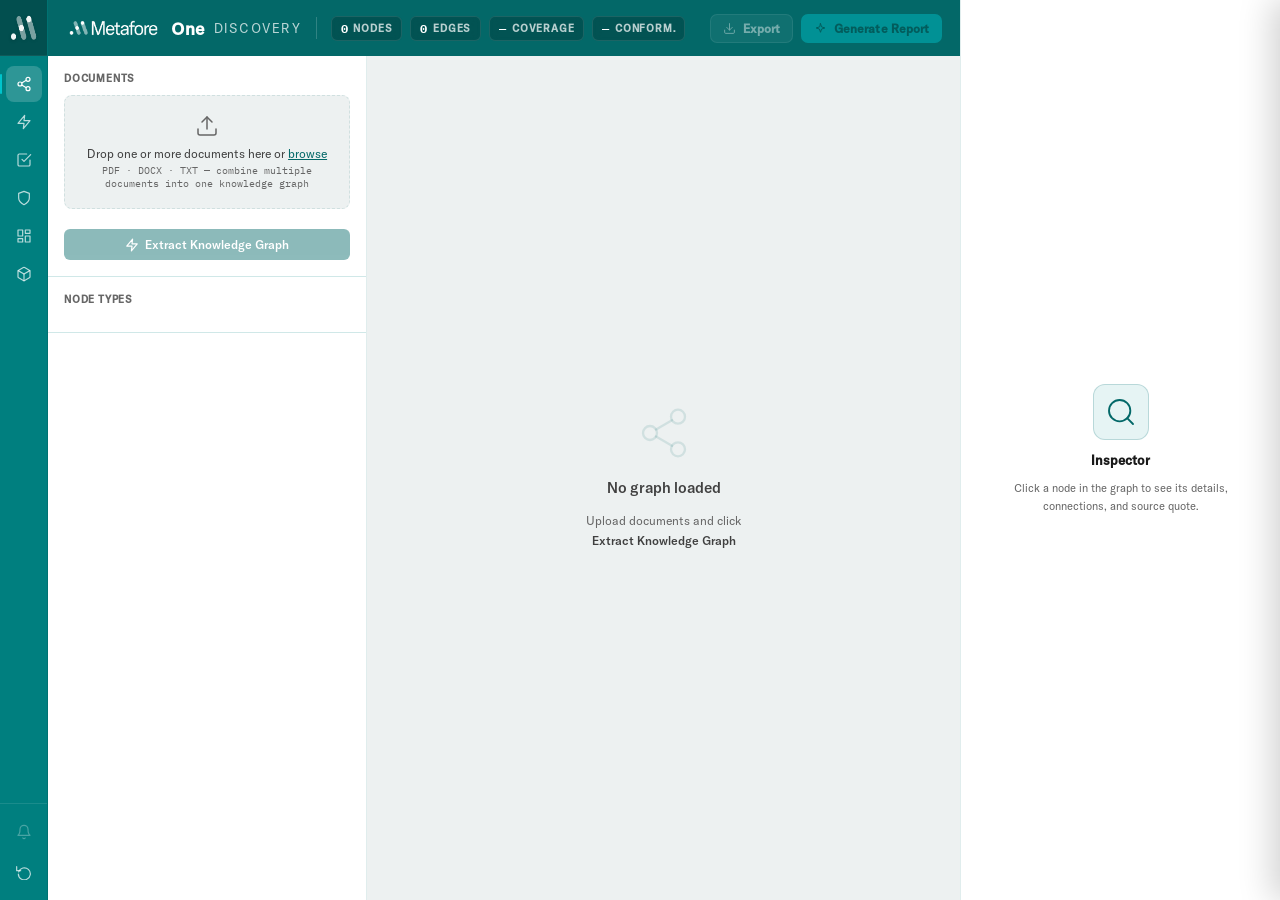
==== commit 5dd3c7ac: "feat: Knowledge Graph 3-col layout with always-visible node inspector Adopt the design handoff for t" ====
--- a/discovery-engine/frontend/index.html
+++ b/discovery-engine/frontend/index.html
@@ -174,7 +174,6 @@
             </div>
 
             <ul class="file-list" id="file-list"></ul>
-            <div id="upload-char-counter" class="upload-char-counter" hidden></div>
 
             <button id="btn-extract" class="btn-primary" disabled>
               <svg width="14" height="14" viewBox="0 0 24 24" fill="none" stroke="currentColor" stroke-width="2" stroke-linecap="round" stroke-linejoin="round" style="margin-right:6px">
@@ -486,26 +485,69 @@
 
   </div><!-- /main-column -->
 
-  <!-- ── Right detail panel ── -->
+  <!-- ── Right inspector panel (always visible in graph view) ── -->
   <aside class="detail-panel" id="detail-panel">
-    <div class="detail-inner">
+
+    <!-- Empty state — shown until a node is selected -->
+    <div class="detail-empty" id="detail-empty">
+      <div class="detail-empty-icon">
+        <svg width="32" height="32" viewBox="0 0 24 24" fill="none" stroke="currentColor" stroke-width="1.4" stroke-linecap="round" stroke-linejoin="round">
+          <circle cx="11" cy="11" r="8"/><line x1="21" y1="21" x2="16.65" y2="16.65"/>
+        </svg>
+      </div>
+      <div class="detail-empty-title">Inspector</div>
+      <div class="detail-empty-sub">Click a node in the graph to see its details, connections, and source quote.</div>
+    </div>
+
+    <!-- Selected-node content -->
+    <div class="detail-inner" id="detail-inner" hidden>
       <div class="detail-header">
         <div class="detail-type-badge" id="detail-badge"></div>
-        <button class="icon-btn" id="close-detail" title="Close">
-          <svg width="14" height="14" viewBox="0 0 24 24" fill="none" stroke="currentColor" stroke-width="2" stroke-linecap="round" stroke-linejoin="round">
-            <line x1="18" y1="6" x2="6" y2="18"/><line x1="6" y1="6" x2="18" y2="18"/>
-          </svg>
-        </button>
+        <div class="detail-header-actions">
+          <button class="icon-btn" id="detail-focus" title="Center in graph">
+            <svg width="13" height="13" viewBox="0 0 24 24" fill="none" stroke="currentColor" stroke-width="2" stroke-linecap="round" stroke-linejoin="round">
+              <path d="M1 12s4-8 11-8 11 8 11 8-4 8-11 8-11-8-11-8z"/><circle cx="12" cy="12" r="3"/>
+            </svg>
+          </button>
+          <button class="icon-btn" id="close-detail" title="Deselect">
+            <svg width="13" height="13" viewBox="0 0 24 24" fill="none" stroke="currentColor" stroke-width="2" stroke-linecap="round" stroke-linejoin="round">
+              <line x1="18" y1="6" x2="6" y2="18"/><line x1="6" y1="6" x2="18" y2="18"/>
+            </svg>
+          </button>
+        </div>
       </div>
       <h2 class="detail-title" id="detail-title"></h2>
       <p class="detail-desc" id="detail-desc"></p>
+
+      <!-- Stat cards: incoming + outgoing edge counts -->
+      <div class="detail-stats" id="detail-stats">
+        <div class="detail-stat">
+          <div class="detail-stat-val ds-mono-num" id="detail-stat-in">0</div>
+          <div class="detail-stat-lbl">Incoming</div>
+        </div>
+        <div class="detail-stat">
+          <div class="detail-stat-val ds-mono-num" id="detail-stat-out">0</div>
+          <div class="detail-stat-lbl">Outgoing</div>
+        </div>
+      </div>
+
+      <!-- Connections list -->
+      <div class="detail-section" id="detail-connections-wrap" hidden>
+        <div class="detail-section-label">Connections</div>
+        <ul class="detail-connections" id="detail-connections"></ul>
+      </div>
+
+      <!-- Sources (filenames) -->
       <div class="detail-sources-row" id="detail-sources-row" hidden>
         <span class="detail-sources-label">Sources</span>
         <span class="detail-sources-value" id="detail-sources-value"></span>
       </div>
+
+      <!-- Source quote -->
       <div class="detail-source-block">
-        <div class="section-label">Source Text</div>
+        <div class="detail-section-label">Source Text</div>
         <blockquote id="detail-source"></blockquote>
+        <div class="detail-source-cite" id="detail-source-cite"></div>
       </div>
     </div>
   </aside>
--- a/discovery-engine/frontend/styles.css
+++ b/discovery-engine/frontend/styles.css
@@ -567,50 +567,172 @@
 @keyframes spin { to { transform: rotate(360deg); } }
 .spinner-label { font-size: 12px; color: var(--text-sec); }
 
-/* ── Detail panel ── */
+/* ── Inspector panel — always-visible 320px right column ─────────────────── */
 .detail-panel {
-  width: 0; overflow: hidden;
+  flex: 0 0 var(--detail-w);
+  width: var(--detail-w);
   background: var(--bg-card);
   border-left: 1px solid var(--border);
-  transition: width 0.22s ease;
   flex-shrink: 0;
-}
-.detail-panel.open { width: var(--detail-w); }
+  display: flex; flex-direction: column;
+  overflow: hidden;
+  position: relative;
+}
+.detail-panel[hidden] { display: none; }
+
+.detail-empty {
+  flex: 1;
+  display: flex; flex-direction: column;
+  align-items: center; justify-content: center;
+  padding: 40px 28px; text-align: center;
+  gap: 12px;
+}
+.detail-empty[hidden] { display: none; }
+.detail-empty-icon {
+  width: 56px; height: 56px;
+  border-radius: 12px;
+  background: var(--brand-light);
+  border: 1px solid var(--border-hi);
+  display: inline-flex; align-items: center; justify-content: center;
+  color: var(--brand);
+}
+.detail-empty-title {
+  font-size: 13px;
+  font-weight: 700;
+  color: var(--text);
+  letter-spacing: -0.005em;
+}
+.detail-empty-sub {
+  font-size: 11px;
+  color: var(--text-dim);
+  line-height: 1.6;
+  max-width: 240px;
+}
 
 .detail-inner {
-  width: var(--detail-w);
-  padding: 20px;
+  flex: 1;
+  padding: 16px 18px 22px;
   display: flex; flex-direction: column; gap: 14px;
-  height: 100%; overflow-y: auto;
-}
+  overflow-y: auto;
+}
+.detail-inner[hidden] { display: none; }
 
 .detail-header {
   display: flex; align-items: flex-start;
   justify-content: space-between; gap: 8px;
+  padding-bottom: 12px;
+  border-bottom: 1px solid var(--border);
+}
+.detail-header-actions {
+  display: flex; gap: 4px;
 }
 
 .detail-type-badge {
-  font-size: 10px; font-weight: 600;
-  text-transform: uppercase; letter-spacing: 0.07em;
-  padding: 3px 9px; border-radius: 4px;
+  display: inline-flex; align-items: center; gap: 6px;
+  font-size: 10px; font-weight: 700;
+  text-transform: uppercase; letter-spacing: 0.06em;
+  padding: 3px 8px; border-radius: 4px;
   font-family: var(--mono);
-}
-
-.badge-Process    { background: rgba(59,130,246,0.12);  color: #2563eb; border: 1px solid rgba(59,130,246,0.25); }
-.badge-Role       { background: rgba(249,115,22,0.12);  color: #c2410c; border: 1px solid rgba(249,115,22,0.25); }
-.badge-System     { background: rgba(34,197,94,0.12);   color: #15803d; border: 1px solid rgba(34,197,94,0.25); }
-.badge-Policy     { background: rgba(239,68,68,0.12);   color: #dc2626; border: 1px solid rgba(239,68,68,0.25); }
-.badge-DataEntity { background: rgba(168,85,247,0.12);  color: #7e22ce; border: 1px solid rgba(168,85,247,0.25); }
-.badge-Event      { background: rgba(234,179,8,0.12);   color: #a16207; border: 1px solid rgba(234,179,8,0.25); }
-.badge-Edge       { background: rgba(3,104,104,0.1);    color: var(--brand); border: 1px solid rgba(3,104,104,0.2); }
+  border: 1px solid;
+}
+
+.badge-Process    { background: rgba(74,144,255,0.12);   color: #2563eb; border-color: rgba(74,144,255,0.30); }
+.badge-Role       { background: rgba(249,115,22,0.12);   color: #c2410c; border-color: rgba(249,115,22,0.30); }
+.badge-System     { background: rgba(0,200,150,0.12);    color: #00936b; border-color: rgba(0,200,150,0.30); }
+.badge-Policy     { background: rgba(255,107,74,0.12);   color: #c2421a; border-color: rgba(255,107,74,0.30); }
+.badge-DataEntity { background: rgba(124,79,224,0.12);   color: #7e22ce; border-color: rgba(124,79,224,0.30); }
+.badge-Event      { background: rgba(255,184,0,0.12);    color: #b87f00; border-color: rgba(255,184,0,0.30); }
+.badge-Edge       { background: rgba(3,104,104,0.10);    color: var(--brand); border-color: rgba(3,104,104,0.25); }
 
 .detail-title {
-  font-size: 16px; font-weight: 500;
-  color: var(--text); line-height: 1.35;
+  font-size: 16px; font-weight: 600;
+  color: var(--text); line-height: 1.3;
+  letter-spacing: -0.005em;
 }
 .detail-desc {
-  font-size: 12px; color: var(--text-sec); line-height: 1.65;
-}
+  font-size: 12px; color: var(--text-mid); line-height: 1.65;
+}
+
+/* Stat cards — incoming / outgoing */
+.detail-stats {
+  display: grid;
+  grid-template-columns: 1fr 1fr;
+  gap: 8px;
+}
+.detail-stat {
+  padding: 10px 12px;
+  background: var(--panel);
+  border: 1px solid var(--border);
+  border-radius: 8px;
+}
+.detail-stat-val {
+  font-size: 16px; font-weight: 800;
+  font-family: var(--mono);
+  color: var(--text);
+  letter-spacing: -0.02em;
+  line-height: 1;
+}
+.detail-stat-lbl {
+  font-size: 9px;
+  color: var(--text-dim);
+  text-transform: uppercase;
+  letter-spacing: 0.08em;
+  font-weight: 600;
+  margin-top: 5px;
+}
+
+/* Section labels and connections */
+.detail-section { display: flex; flex-direction: column; gap: 8px; }
+.detail-section-label {
+  font-size: 10px; font-weight: 700;
+  color: var(--text-dim);
+  text-transform: uppercase;
+  letter-spacing: 0.08em;
+}
+
+.detail-connections {
+  list-style: none;
+  display: flex; flex-direction: column;
+  gap: 4px;
+}
+.detail-conn-item {
+  display: flex; align-items: center; gap: 8px;
+  padding: 6px 9px;
+  background: var(--bg-card);
+  border: 1px solid var(--border);
+  border-radius: 6px;
+  cursor: pointer;
+  transition: background 0.15s, border-color 0.15s, transform 0.12s;
+}
+.detail-conn-item:hover {
+  background: var(--brand-light);
+  border-color: var(--border-hi);
+  transform: translateX(2px);
+}
+.detail-conn-arrow {
+  flex-shrink: 0;
+  color: var(--text-dim);
+}
+.detail-conn-arrow.in  { transform: rotate(180deg); }
+.detail-conn-arrow.out { color: var(--brand); }
+.detail-conn-label {
+  flex: 1; min-width: 0;
+  font-size: 11px;
+  color: var(--text);
+  white-space: nowrap;
+  overflow: hidden;
+  text-overflow: ellipsis;
+}
+.detail-conn-edge {
+  font-family: var(--mono);
+  font-size: 9px;
+  color: var(--text-dim);
+  text-transform: uppercase;
+  letter-spacing: 0.06em;
+  flex-shrink: 0;
+}
+
+/* Sources row + source-text quote */
 .detail-sources-row {
   display: flex;
   align-items: baseline;
@@ -618,8 +740,7 @@
   padding: 7px 10px;
   background: var(--brand-light);
   border-left: 2px solid var(--brand);
-  border-radius: 4px;
-  margin-bottom: 10px;
+  border-radius: 0 6px 6px 0;
 }
 .detail-sources-row[hidden] { display: none; }
 .detail-sources-label {
@@ -637,16 +758,24 @@
   word-break: break-word;
 }
 
-.detail-source-block { display: flex; flex-direction: column; gap: 7px; }
+.detail-source-block { display: flex; flex-direction: column; gap: 6px; }
 .detail-source-block blockquote {
-  background: var(--bg-panel);
-  border-left: 3px solid var(--brand-border);
-  border-radius: 0 6px 6px 0;
+  background: var(--panel);
+  border-left: 3px solid var(--brand);
+  border-radius: 0 8px 8px 0;
   padding: 10px 12px;
-  font-size: 11px; color: var(--text-sec);
-  line-height: 1.65; font-style: italic;
+  font-size: 11px; color: var(--text-mid);
+  line-height: 1.6; font-style: italic;
   font-family: var(--mono);
 }
+.detail-source-cite {
+  font-family: var(--mono);
+  font-size: 10px;
+  color: var(--text-faint);
+  letter-spacing: 0.04em;
+  padding-left: 2px;
+}
+.detail-source-cite:empty { display: none; }
 
 /* Icon button */
 .icon-btn {
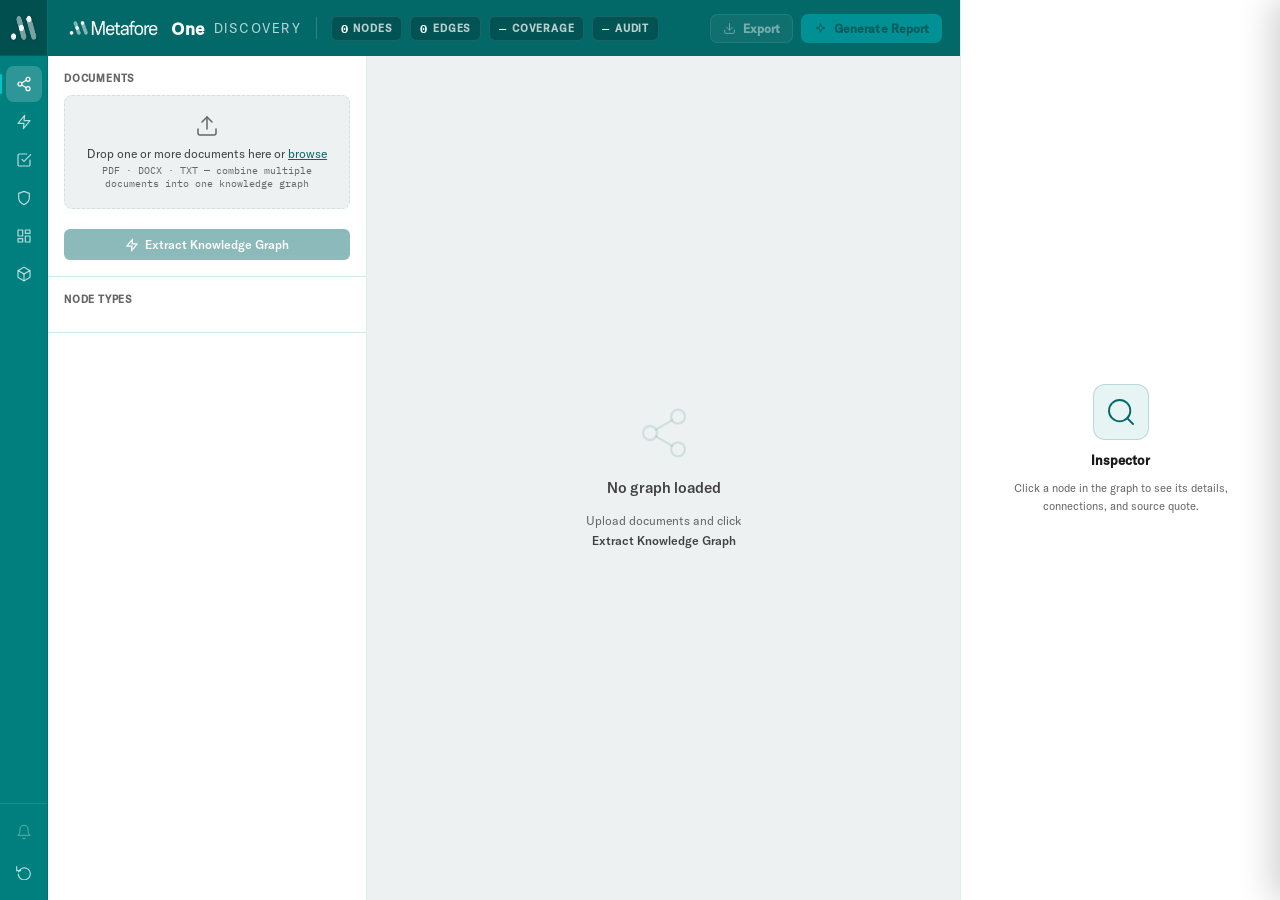
==== commit b578dfad: "feat: Workflows tab → Celonis-style Process Mining (with Filter + Optimise) Replaces the AS-IS/TO-BE" ====
--- a/discovery-engine/frontend/index.html
+++ b/discovery-engine/frontend/index.html
@@ -52,11 +52,11 @@
         </svg>
         <span class="nav-label">Gap Analysis</span>
       </button>
-      <button class="nav-btn" id="nav-conformance" title="Conformance">
+      <button class="nav-btn" id="nav-conformance" title="Audit Check — compare an audit document against the SOP">
         <svg width="16" height="16" viewBox="0 0 24 24" fill="none" stroke="currentColor" stroke-width="1.8" stroke-linecap="round" stroke-linejoin="round">
           <path d="M12 22s8-4 8-10V5l-8-3-8 3v7c0 6 8 10 8 10z"/>
         </svg>
-        <span class="nav-label">Conformance</span>
+        <span class="nav-label">Audit Check</span>
       </button>
       <button class="nav-btn" id="nav-dashboard" title="Dashboard">
         <svg width="16" height="16" viewBox="0 0 24 24" fill="none" stroke="currentColor" stroke-width="1.8" stroke-linecap="round" stroke-linejoin="round">
@@ -126,7 +126,7 @@
         </div>
         <div class="stat-chip ds-statchip" id="chip-conformance" hidden>
           <span class="chip-val ds-statchip-val" id="stat-conformance">—</span>
-          <span class="chip-label ds-statchip-lbl">Conform.</span>
+          <span class="chip-label ds-statchip-lbl">Audit</span>
         </div>
       </div>
       <div class="header-right">
@@ -198,25 +198,167 @@
           </div>
         </div>
 
-        <!-- Workflows view -->
+        <!-- Workflows view → Celonis-style Process Mining -->
         <div id="workflows-panel-view" hidden>
-          <div class="panel-section">
-            <div class="section-label">Workflow Suggestions</div>
-            <div id="workflow-spinner" class="workflow-spinner hidden">
-              <div class="spinner-ring spinner-ring-sm"></div>
-              <span class="workflow-spinner-label">Analysing graph and generating workflows…</span>
-            </div>
-            <div id="workflow-thin-graph-msg" class="workflow-thin-msg" hidden>
-              Upload a richer document to generate meaningful workflows
-            </div>
-            <button id="btn-generate-workflows" class="btn-primary" disabled>
-              <svg width="14" height="14" viewBox="0 0 24 24" fill="none" stroke="currentColor" stroke-width="2" stroke-linecap="round" stroke-linejoin="round" style="margin-right:6px">
-                <polygon points="13 2 3 14 12 14 11 22 21 10 12 10 13 2"/>
+
+          <!-- Empty state: shown until a graph is uploaded -->
+          <div id="pm-empty-state" class="pm-empty-state">
+            <div class="pm-empty-icon">
+              <svg width="44" height="44" viewBox="0 0 24 24" fill="none" stroke="currentColor" stroke-width="1.4" stroke-linecap="round" stroke-linejoin="round">
+                <path d="M3 3v18h18"/>
+                <path d="M7 14l4-4 4 4 5-7"/>
               </svg>
-              Generate Workflows
-            </button>
-          </div>
-          <div id="workflow-list"></div>
+            </div>
+            <p class="pm-empty-title">No process to mine yet</p>
+            <p class="pm-empty-sub">Upload a SOP or audit document to extract a knowledge graph — process mining will appear here using your operational data.</p>
+          </div>
+
+          <!-- Main: shown after graph + process-mining data are loaded -->
+          <div id="pm-main" class="pm-main" hidden>
+
+            <!-- Top bar -->
+            <div class="pm-topbar">
+              <div class="pm-topbar-left">
+                <span class="pm-topbar-title">Process Explorer</span>
+                <span class="pm-topbar-meta" id="pm-topbar-meta">— cases · — activities</span>
+              </div>
+              <div class="pm-topbar-right">
+                <div class="pm-filter-wrap">
+                  <button id="btn-pm-filter" class="btn-ghost-pm" title="Filter cases by loan type or status">
+                    <svg width="13" height="13" viewBox="0 0 24 24" fill="none" stroke="currentColor" stroke-width="2" stroke-linecap="round" stroke-linejoin="round"><polygon points="22 3 2 3 10 12.46 10 19 14 21 14 12.46 22 3"/></svg>
+                    Filter cases
+                    <span class="pm-filter-badge pm-mono" id="pm-filter-badge" hidden>0</span>
+                  </button>
+                  <div id="pm-filter-popover" class="pm-filter-popover" hidden>
+                    <div class="pm-filter-section">
+                      <div class="pm-filter-label">Loan type</div>
+                      <div class="pm-filter-options" id="pm-filter-loan-types"></div>
+                    </div>
+                    <div class="pm-filter-section">
+                      <div class="pm-filter-label">Status</div>
+                      <div class="pm-filter-options" id="pm-filter-statuses"></div>
+                    </div>
+                    <div class="pm-filter-actions">
+                      <button class="btn-ghost-pm" id="pm-filter-clear">Clear</button>
+                      <button class="btn-primary-pm" id="pm-filter-apply">Apply</button>
+                    </div>
+                  </div>
+                </div>
+                <button id="btn-pm-refresh" class="btn-ghost-pm" title="Reload from operational data">
+                  <svg width="13" height="13" viewBox="0 0 24 24" fill="none" stroke="currentColor" stroke-width="2" stroke-linecap="round" stroke-linejoin="round"><polyline points="23 4 23 10 17 10"/><polyline points="1 20 1 14 7 14"/><path d="M3.51 9a9 9 0 0 1 14.85-3.36L23 10M1 14l4.64 4.36A9 9 0 0 0 20.49 15"/></svg>
+                  Refresh
+                </button>
+                <button id="btn-pm-optimise" class="btn-primary-pm" title="AI optimisation suggestions (coming soon)">
+                  <svg width="13" height="13" viewBox="0 0 24 24" fill="none" stroke="currentColor" stroke-width="2" stroke-linecap="round" stroke-linejoin="round"><path d="M12 2l2.39 7.36H22l-6.19 4.5L18.2 21 12 16.5 5.8 21l2.39-7.14L2 9.36h7.61z"/></svg>
+                  Optimise
+                </button>
+              </div>
+            </div>
+
+            <!-- KPI strip -->
+            <div class="pm-kpi-strip" id="pm-kpi-strip">
+              <!-- 6 .pm-kpi tiles populated by JS -->
+            </div>
+
+            <!-- Tab strip -->
+            <div class="pm-tabs" role="tablist">
+              <button class="pm-tab pm-tab-active" data-pm-tab="map">Process Map</button>
+              <button class="pm-tab" data-pm-tab="variants">Variants <span class="pm-tab-count" id="pm-tab-count-variants">0</span></button>
+              <button class="pm-tab" data-pm-tab="conformance" title="Execution Conformance — actual operational data vs the SOP-defined process">Execution Conformance</button>
+            </div>
+
+            <!-- Tab: Process Map -->
+            <div id="pm-tab-map" class="pm-tab-panel pm-tab-panel-active">
+              <div class="pm-slider-strip">
+                <div class="pm-slider">
+                  <span class="pm-slider-label">Activities</span>
+                  <div class="pm-slider-track"><div class="pm-slider-fill" id="pm-slider-act-fill"></div><div class="pm-slider-thumb" id="pm-slider-act-thumb"></div></div>
+                  <span class="pm-slider-val pm-mono" id="pm-slider-act-val">—</span>
+                </div>
+                <div class="pm-slider">
+                  <span class="pm-slider-label">Connections</span>
+                  <div class="pm-slider-track"><div class="pm-slider-fill" id="pm-slider-conn-fill"></div><div class="pm-slider-thumb" id="pm-slider-conn-thumb"></div></div>
+                  <span class="pm-slider-val pm-mono" id="pm-slider-conn-val">—</span>
+                </div>
+              </div>
+              <div class="pm-map-grid">
+                <div class="pm-map-canvas">
+                  <div class="pm-map-dotgrid"></div>
+                  <svg id="pm-map-svg" class="pm-map-svg" viewBox="0 0 1480 220" preserveAspectRatio="xMidYMid meet">
+                    <defs>
+                      <marker id="pm-arr" viewBox="0 0 10 10" refX="9" refY="5" markerWidth="6" markerHeight="6" orient="auto-start-reverse">
+                        <path d="M0,0 L10,5 L0,10 z" class="pm-arr-fill-brand"/>
+                      </marker>
+                      <marker id="pm-arr-slow" viewBox="0 0 10 10" refX="9" refY="5" markerWidth="6" markerHeight="6" orient="auto-start-reverse">
+                        <path d="M0,0 L10,5 L0,10 z" class="pm-arr-fill-red"/>
+                      </marker>
+                      <marker id="pm-arr-rew" viewBox="0 0 10 10" refX="9" refY="5" markerWidth="6" markerHeight="6" orient="auto-start-reverse">
+                        <path d="M0,0 L10,5 L0,10 z" class="pm-arr-fill-amber"/>
+                      </marker>
+                    </defs>
+                  </svg>
+                  <div class="pm-map-legend">
+                    <div class="pm-legend-label">Edges</div>
+                    <div class="pm-legend-row"><span class="pm-legend-line pm-line-brand"></span>Normal flow · thickness = cases</div>
+                    <div class="pm-legend-row"><span class="pm-legend-line pm-line-red"></span>SLA breach / slow</div>
+                    <div class="pm-legend-row"><span class="pm-legend-line pm-line-amber pm-line-dashed"></span>Rework loop</div>
+                  </div>
+                </div>
+                <div class="pm-map-inspector" id="pm-map-inspector">
+                  <!-- populated by JS when an activity is selected -->
+                </div>
+              </div>
+            </div>
+
+            <!-- Tab: Variants -->
+            <div id="pm-tab-variants" class="pm-tab-panel" hidden>
+              <div class="pm-var-grid">
+                <div class="pm-var-list-wrap">
+                  <div class="pm-var-list-head">
+                    <span class="section-label">Variants · sorted by frequency</span>
+                    <span class="pm-var-list-count" id="pm-var-list-count">0</span>
+                  </div>
+                  <div class="pm-var-list" id="pm-var-list"></div>
+                </div>
+                <div class="pm-var-detail" id="pm-var-detail"></div>
+              </div>
+            </div>
+
+            <!-- Tab: Conformance -->
+            <div id="pm-tab-conformance" class="pm-tab-panel" hidden>
+              <div class="pm-conf-wrap" id="pm-conf-wrap"></div>
+            </div>
+
+          </div>
+
+          <!-- Optimise results overlay -->
+          <div id="pm-optimise-overlay" class="pm-optimise-overlay" hidden>
+            <div class="pm-optimise-modal">
+              <div class="pm-optimise-head">
+                <div class="pm-optimise-title-wrap">
+                  <span class="pm-optimise-eyebrow">AI · Haiku</span>
+                  <div class="pm-optimise-title">Optimisation suggestions</div>
+                </div>
+                <button class="pm-optimise-close" id="pm-optimise-close" aria-label="Close">
+                  <svg width="14" height="14" viewBox="0 0 24 24" fill="none" stroke="currentColor" stroke-width="2" stroke-linecap="round" stroke-linejoin="round"><line x1="18" y1="6" x2="6" y2="18"/><line x1="6" y1="6" x2="18" y2="18"/></svg>
+                </button>
+              </div>
+              <div class="pm-optimise-body" id="pm-optimise-body">
+                <!-- populated by JS -->
+              </div>
+            </div>
+          </div>
+
+          <!-- Hidden DOM elements kept for legacy JS refs (workflow narrative — not surfaced) -->
+          <div id="workflow-spinner" class="workflow-spinner hidden" hidden>
+            <div class="spinner-ring spinner-ring-sm"></div>
+            <span class="workflow-spinner-label">Analysing graph and generating workflows…</span>
+          </div>
+          <div id="workflow-thin-graph-msg" class="workflow-thin-msg" hidden>
+            Upload a richer document to generate meaningful workflows
+          </div>
+          <button id="btn-generate-workflows" hidden disabled></button>
+          <div id="workflow-list" hidden></div>
         </div>
 
         <!-- Gap Analysis view -->
@@ -295,7 +437,7 @@
           <!-- top bar -->
           <div class="conf-topbar">
             <div class="conf-topbar-left">
-              <span class="conf-topbar-title">Conformance Checker</span>
+              <span class="conf-topbar-title">Audit Check — SOP vs Audit Document</span>
               <span class="conf-graph-info" id="conf-graph-info">No graph loaded</span>
             </div>
           </div>
@@ -335,7 +477,7 @@
             </button>
 
             <button id="btn-run-conformance" class="btn-primary conf-run-btn" disabled>
-              Run Conformance Check →
+              Run Audit Check →
             </button>
 
           </div><!-- /conf-upload-wrap -->
--- a/discovery-engine/frontend/styles.css
+++ b/discovery-engine/frontend/styles.css
@@ -526,6 +526,7 @@
   background: var(--bg);
   overflow: hidden;
 }
+.graph-area[hidden] { display: none !important; }
 
 #network-container { width: 100%; height: 100%; }
 
@@ -957,6 +958,31 @@
   font-size: 12px; line-height: 1.65;
   color: var(--text);
   white-space: pre;
+}
+
+/* Object Model code blocks — design spec: dark theme */
+#pydantic-code,
+#schema-code {
+  background: #0f1415;
+  color: #e8f4f4;
+  border: 1px solid #1a2528;
+  border-radius: 10px;
+  padding: 18px 20px;
+  font-size: 12px;
+  line-height: 1.7;
+  letter-spacing: 0.005em;
+  box-shadow: var(--shadow-md);
+}
+/* Subtle syntax-style hints by re-coloring punctuation/strings via CSS won't work without
+   a tokenizer — keep monochrome but high-contrast for now. */
+#tab-pydantic .copy-row,
+#tab-schema .copy-row {
+  margin-bottom: 8px;
+}
+#tab-pydantic .btn-copy,
+#tab-schema .btn-copy {
+  background: var(--bg-card);
+  border-color: var(--border);
 }
 
 /* ── Scrollbars ── */
@@ -3208,42 +3234,61 @@
 .conf-results { display: flex; flex-direction: column; gap: 0; }
 .conf-results[hidden] { display: none; }
 
-/* Score card */
+/* Score card — design spec: large mono pct + gradient bar + status pill */
 .conf-score-card {
   padding: 18px 20px 16px;
   background: var(--bg-card);
   border-bottom: 1px solid var(--border);
 }
 .conf-score-header {
-  font-size: 10px; font-weight: 700; letter-spacing: 0.1em;
-  color: var(--text-muted); text-transform: uppercase;
-  margin-bottom: 10px;
+  font-size: 10px;
+  font-weight: 700;
+  letter-spacing: 0.10em;
+  color: var(--text-dim);
+  text-transform: uppercase;
+  margin-bottom: 12px;
 }
 .conf-score-bar-wrap {
-  display: flex; align-items: center; gap: 10px;
-  margin-bottom: 10px;
+  display: flex; align-items: center; gap: 12px;
+  margin-bottom: 14px;
 }
 .conf-score-bar-track {
-  flex: 1; height: 8px; background: var(--border);
-  border-radius: 4px; overflow: hidden;
-}
-.conf-score-bar-fill { height: 100%; border-radius: 4px; transition: width 0.5s ease; }
-.conf-score-pct { font-size: 18px; font-weight: 700; white-space: nowrap; }
+  flex: 1; height: 10px;
+  background: var(--panel);
+  border-radius: 999px; overflow: hidden;
+}
+.conf-score-bar-fill {
+  height: 100%;
+  border-radius: 999px;
+  transition: width 0.5s cubic-bezier(0.16, 1, 0.3, 1);
+}
+.conf-score-pct {
+  font-size: 28px;
+  font-weight: 800;
+  font-family: var(--mono);
+  letter-spacing: -0.03em;
+  white-space: nowrap;
+  line-height: 1;
+}
 
 .conf-score-counts {
-  display: flex; gap: 14px; flex-wrap: wrap;
+  display: flex; gap: 16px; flex-wrap: wrap;
   font-size: 11px; margin-bottom: 10px;
-}
-.conf-count-confirmed { color: #1D9E75; font-weight: 500; }
-.conf-count-deviated  { color: #ef4444;  font-weight: 500; }
-.conf-count-notfound  { color: var(--text-muted); }
+  font-family: var(--mono);
+  font-weight: 600;
+  letter-spacing: 0.02em;
+}
+.conf-count-confirmed { color: #00936b; }
+.conf-count-deviated  { color: #c2421a; }
+.conf-count-notfound  { color: var(--text-dim); }
 
 .conf-summary {
-  font-size: 12px; color: var(--text-sec); line-height: 1.55;
-  border-top: 1px solid var(--border-light); padding-top: 10px;
-}
-
-/* Overlay controls */
+  font-size: 12px; color: var(--text-mid); line-height: 1.6;
+  border-top: 1px solid var(--border);
+  padding-top: 12px;
+}
+
+/* Overlay controls — design spec: pill-style tabs */
 .conf-overlay-controls {
   display: flex; gap: 6px; flex-wrap: wrap;
   padding: 10px 20px 12px;
@@ -3251,20 +3296,43 @@
   border-bottom: 1px solid var(--border);
 }
 .conf-overlay-btn {
-  font-size: 11px; padding: 4px 10px;
-  border: 1px solid var(--border); border-radius: 6px;
-  background: var(--bg); color: var(--text-sec);
-  cursor: pointer; font-family: var(--sans);
-  transition: background 0.15s, border-color 0.15s, color 0.15s;
-}
-.conf-overlay-btn:hover { background: var(--bg-hover); border-color: var(--brand-border); color: var(--text); }
-.conf-overlay-btn.active { background: var(--brand); border-color: var(--brand); color: #fff; }
+  display: inline-flex; align-items: center; gap: 6px;
+  font-size: 11px; font-weight: 600;
+  padding: 5px 11px;
+  border: 1px solid var(--border-hi);
+  border-radius: 999px;
+  background: var(--bg-card);
+  color: var(--text-mid);
+  cursor: pointer;
+  font-family: var(--sans);
+  letter-spacing: 0.02em;
+  transition: background 0.15s, border-color 0.15s, color 0.15s, transform 0.12s;
+}
+.conf-overlay-btn:hover {
+  background: var(--brand-light);
+  border-color: var(--border-strong);
+  color: var(--brand-dark);
+  transform: translateY(-1px);
+}
+.conf-overlay-btn.active {
+  background: var(--brand);
+  border-color: var(--brand);
+  color: #fff;
+}
 .conf-overlay-btn-prominent {
-  font-weight: 600;
-  border-color: #ef4444; color: #ef4444;
-}
-.conf-overlay-btn-prominent:hover { background: rgba(239,68,68,0.06); }
-.conf-overlay-btn-prominent.active { background: #ef4444; border-color: #ef4444; color: #fff; }
+  border-color: rgba(255,107,74,0.40);
+  color: #c2421a;
+}
+.conf-overlay-btn-prominent:hover {
+  background: rgba(255,107,74,0.08);
+  border-color: rgba(255,107,74,0.55);
+  color: #c2421a;
+}
+.conf-overlay-btn-prominent.active {
+  background: #FF6B4A;
+  border-color: #FF6B4A;
+  color: #fff;
+}
 
 /* Report */
 .conf-report { display: flex; flex-direction: column; }
@@ -3276,42 +3344,99 @@
 }
 .conf-none-msg { font-size: 11px; color: var(--text-muted); padding: 4px 0; }
 
-/* Deviation cards */
+/* Deviation / finding cards — design spec: bordered card with severity left bar */
 .conf-dev-card {
   border: 1px solid var(--border);
-  border-left: 3px solid var(--border);
-  border-radius: 8px; padding: 12px 14px;
-  margin-bottom: 8px; background: var(--bg);
-}
-.conf-dev-critical { border-left-color: #ef4444; }
-.conf-dev-warning  { border-left-color: #f97316; }
+  border-left: 3px solid var(--border-hi);
+  border-radius: 9px;
+  padding: 13px 15px;
+  margin-bottom: 8px;
+  background: var(--bg-card);
+  box-shadow: var(--shadow-sm);
+  transition: box-shadow 0.15s, transform 0.12s, border-color 0.15s;
+}
+.conf-dev-card:hover {
+  box-shadow: var(--shadow-md);
+  transform: translateY(-1px);
+}
+.conf-dev-critical { border-left-color: #FF6B4A; }
+.conf-dev-warning  { border-left-color: #FFB800; }
 
 .conf-dev-card-header {
-  display: flex; align-items: center; gap: 8px;
+  display: flex; align-items: center; gap: 9px;
   margin-bottom: 8px;
 }
 .conf-dev-dot {
-  width: 8px; height: 8px; border-radius: 50%; flex-shrink: 0;
-  background: var(--border);
-}
-.conf-dev-critical .conf-dev-dot { background: #ef4444; }
-.conf-dev-warning  .conf-dev-dot { background: #f97316; }
-
-.conf-dev-title { font-size: 12px; font-weight: 600; color: var(--text); }
-
-.conf-dev-row { display: flex; flex-direction: column; gap: 2px; margin-bottom: 7px; }
-.conf-dev-field { font-size: 10px; font-weight: 600; color: var(--text-muted); text-transform: uppercase; letter-spacing: 0.06em; }
-.conf-dev-value { font-size: 11px; color: var(--text-sec); line-height: 1.45; }
-.conf-dev-quote { font-style: italic; color: var(--text); }
-
-.conf-dev-footer { display: flex; justify-content: flex-end; margin-top: 6px; }
+  width: 9px; height: 9px;
+  border-radius: 50%;
+  flex-shrink: 0;
+  background: var(--border-hi);
+  box-shadow: 0 0 0 3px rgba(255,255,255,0.7);
+}
+.conf-dev-critical .conf-dev-dot { background: #FF6B4A; }
+.conf-dev-warning  .conf-dev-dot { background: #FFB800; }
+
+.conf-dev-title {
+  font-size: 12.5px;
+  font-weight: 600;
+  color: var(--text);
+  letter-spacing: -0.005em;
+}
+
+.conf-dev-row { display: flex; flex-direction: column; gap: 3px; margin-bottom: 8px; }
+.conf-dev-field {
+  font-size: 9.5px;
+  font-weight: 700;
+  color: var(--text-dim);
+  text-transform: uppercase;
+  letter-spacing: 0.10em;
+}
+.conf-dev-value {
+  font-size: 11px;
+  color: var(--text-mid);
+  line-height: 1.55;
+}
+.conf-dev-quote {
+  font-family: var(--mono);
+  font-style: italic;
+  color: var(--text-mid);
+  background: var(--panel);
+  border-left: 3px solid var(--brand);
+  border-radius: 0 6px 6px 0;
+  padding: 8px 12px;
+  font-size: 11px;
+  line-height: 1.55;
+}
+
+.conf-dev-footer {
+  display: flex;
+  align-items: center;
+  justify-content: flex-end;
+  margin-top: 8px;
+  padding-top: 8px;
+  border-top: 1px solid var(--border);
+}
 .conf-view-btn {
-  font-size: 11px; color: var(--brand);
-  background: none; border: none; cursor: pointer;
-  font-weight: 500; padding: 2px 0;
-  transition: color 0.15s;
-}
-.conf-view-btn:hover { color: var(--brand-dark); text-decoration: underline; }
+  display: inline-flex; align-items: center; gap: 5px;
+  font-size: 10.5px;
+  font-weight: 700;
+  color: var(--brand);
+  background: var(--brand-light);
+  border: 1px solid var(--border-hi);
+  cursor: pointer;
+  padding: 4px 10px;
+  border-radius: 7px;
+  font-family: var(--sans);
+  letter-spacing: 0.04em;
+  text-transform: uppercase;
+  transition: background 0.15s, color 0.15s, transform 0.12s, box-shadow 0.15s;
+}
+.conf-view-btn:hover {
+  background: var(--brand);
+  color: #fff;
+  transform: translateY(-1px);
+  box-shadow: 0 2px 8px rgba(3,104,104,0.2);
+}
 
 /* Confirmed section toggle */
 .conf-section-toggle,
@@ -3418,46 +3543,80 @@
   display: grid; grid-template-columns: 220px 1fr; gap: 16px;
 }
 .gap-score-card, .gap-stats-card {
-  background: var(--bg-card); border: 1px solid var(--border);
-  border-radius: 10px; padding: 16px;
+  background: var(--bg-card);
+  border: 1px solid var(--border);
+  border-radius: 12px;
+  padding: 18px;
+  box-shadow: var(--shadow-sm);
 }
 .gap-score-number {
-  font-size: 48px; font-weight: 700; color: var(--text);
-  font-family: var(--mono); line-height: 1; margin-bottom: 10px;
-}
-.gap-score-bar-wrap { display: flex; align-items: center; gap: 8px; }
+  font-size: 52px;
+  font-weight: 800;
+  color: var(--brand);
+  font-family: var(--mono);
+  line-height: 1;
+  letter-spacing: -0.03em;
+  margin-bottom: 14px;
+}
+.gap-score-card .gap-score-number::after {
+  content: ' / 100';
+  font-size: 18px;
+  font-weight: 600;
+  color: var(--text-dim);
+  letter-spacing: 0;
+}
+.gap-score-bar-wrap { display: flex; align-items: center; gap: 10px; }
 .gap-score-bar-track {
-  flex: 1; height: 6px; background: var(--border);
-  border-radius: 3px; overflow: hidden;
+  flex: 1; height: 8px;
+  background: var(--panel);
+  border-radius: 999px; overflow: hidden;
 }
 .gap-score-bar-fill {
-  height: 100%; border-radius: 3px;
-  transition: width 0.6s ease;
+  height: 100%;
+  border-radius: 999px;
+  background: linear-gradient(90deg, var(--brand) 0%, var(--teal-bright) 100%);
+  transition: width 0.6s cubic-bezier(0.16, 1, 0.3, 1);
 }
 .gap-score-badge {
-  font-size: 11px; font-weight: 600;
-  padding: 2px 8px; border-radius: 10px;
+  display: inline-flex; align-items: center;
+  font-size: 10px;
+  font-weight: 700;
+  padding: 3px 9px;
+  border-radius: 999px;
+  text-transform: uppercase;
+  letter-spacing: 0.08em;
+  font-family: var(--mono);
+  border: 1px solid;
   flex-shrink: 0;
 }
-.gap-badge-excellent { background: #dcfce7; color: #15803d; }
-.gap-badge-good      { background: rgba(3,104,104,0.1); color: var(--brand); }
-.gap-badge-fair      { background: #fef9c3; color: #92400e; }
-.gap-badge-needs     { background: #fee2e2; color: #b91c1c; }
-
-/* stats grid */
+.gap-badge-excellent { background: rgba(0,200,150,0.12); color: #00936b; border-color: rgba(0,200,150,0.28); }
+.gap-badge-good      { background: var(--brand-light); color: var(--brand-dark); border-color: var(--border-hi); }
+.gap-badge-fair      { background: rgba(255,184,0,0.12); color: #b87f00; border-color: rgba(255,184,0,0.28); }
+.gap-badge-needs     { background: rgba(255,107,74,0.12); color: #c2421a; border-color: rgba(255,107,74,0.28); }
+
+/* stats grid — design spec uses 4-col tile layout */
 .gap-stats-grid {
-  display: grid; grid-template-columns: 1fr 1fr; gap: 8px;
+  display: grid;
+  grid-template-columns: repeat(4, 1fr);
+  gap: 10px 14px;
 }
 .gap-stat-item {
-  display: flex; flex-direction: column; gap: 1px;
+  display: flex; flex-direction: column; gap: 3px;
 }
 .gap-stat-val {
-  font-size: 16px; font-weight: 600; color: var(--text);
+  font-size: 18px;
+  font-weight: 800;
+  color: var(--text);
   font-family: var(--mono);
+  letter-spacing: -0.02em;
+  line-height: 1;
 }
 .gap-stat-label {
-  font-size: 10px; color: var(--text-muted);
-  text-transform: uppercase; letter-spacing: 0.05em;
+  font-size: 10px;
+  color: var(--text-dim);
+  text-transform: uppercase;
+  letter-spacing: 0.08em;
+  font-weight: 600;
 }
 
 /* checks section */
@@ -3689,21 +3848,54 @@
 }
 .gap-banner-clear:hover { background: rgba(255,255,255,0.3); }
 
-/* blueprint section */
+/* blueprint section — design spec uses brand-light gradient with sparkles accent */
 .gap-blueprint-wrap {
-  background: var(--bg-card); border: 1px solid var(--border);
-  border-radius: 10px; overflow: hidden;
+  background: linear-gradient(135deg, var(--brand-light) 0%, var(--bg-card) 60%);
+  border: 1px solid var(--border-hi);
+  border-radius: 12px;
+  overflow: hidden;
+  box-shadow: var(--shadow-sm);
+  position: relative;
+}
+.gap-blueprint-wrap::before {
+  content: '';
+  position: absolute;
+  top: 18px; left: 20px;
+  width: 36px; height: 36px;
+  border-radius: 9px;
+  background: var(--brand);
+  background-image: url("data:image/svg+xml;utf8,<svg xmlns='http://www.w3.org/2000/svg' width='18' height='18' viewBox='0 0 24 24' fill='none' stroke='%23ffffff' stroke-width='1.8' stroke-linecap='round' stroke-linejoin='round'><path d='M12 3l2 6 6 2-6 2-2 6-2-6-6-2 6-2z'/></svg>");
+  background-repeat: no-repeat;
+  background-position: center;
 }
 .gap-blueprint-pre {
-  padding: 18px 20px;
+  padding: 18px 20px 18px 70px;
   display: flex; flex-direction: column; gap: 10px;
 }
 .gap-blueprint-pre[hidden] { display: none; }
-.gap-bp-pre-text { font-size: 12px; color: var(--text-sec); line-height: 1.6; }
-.gap-bp-btn { width: 200px; }
+.gap-bp-pre-text { font-size: 12px; color: var(--text-mid); line-height: 1.7; }
+.gap-bp-btn {
+  align-self: flex-start;
+  background: var(--brand);
+  color: #fff;
+  border: none;
+  border-radius: 8px;
+  padding: 8px 14px;
+  font-size: 12px;
+  font-weight: 600;
+  font-family: var(--sans);
+  cursor: pointer;
+  letter-spacing: 0.005em;
+  transition: background 0.15s, transform 0.12s, box-shadow 0.15s;
+}
+.gap-bp-btn:hover:not(:disabled) {
+  background: var(--brand-dark);
+  transform: translateY(-1px);
+  box-shadow: 0 4px 12px rgba(3,104,104,0.25);
+}
 
 .gap-blueprint-result[hidden] { display: none; }
-.gap-blueprint-result { padding: 18px 20px; display: flex; flex-direction: column; gap: 16px; }
+.gap-blueprint-result { padding: 18px 20px 18px 70px; display: flex; flex-direction: column; gap: 16px; }
 
 .gap-bp-summary {
   font-size: 12px; color: var(--text); line-height: 1.75;
@@ -4056,3 +4248,949 @@
   font-style: italic;
   line-height: 1.45;
 }
+
+/* ════════════════════════════════════════════════════════════════════
+   Process Mining (Celonis-style) — Workflows tab
+   ════════════════════════════════════════════════════════════════════ */
+
+#workflows-panel-view {
+  display: flex !important;
+  flex-direction: column;
+  flex: 1;
+  min-height: 0;
+  background: var(--bg);
+}
+#workflows-panel-view[hidden] { display: none !important; }
+.pm-mono { font-family: 'IBM Plex Mono', ui-monospace, monospace; letter-spacing: -0.01em; }
+
+/* CRITICAL: any .pm-* element with display:flex/grid in CSS must have an
+   explicit [hidden] override or the HTML hidden attribute is silently
+   ignored by the browser (CLAUDE.md lesson #12). */
+.pm-empty-state[hidden],
+.pm-main[hidden],
+.pm-topbar[hidden],
+.pm-kpi-strip[hidden],
+.pm-tabs[hidden],
+.pm-map-grid[hidden],
+.pm-var-grid[hidden],
+.pm-conf-wrap[hidden] { display: none !important; }
+
+/* Empty state */
+.pm-empty-state {
+  flex: 1;
+  display: flex; flex-direction: column; align-items: center; justify-content: center;
+  padding: 60px 32px;
+  text-align: center;
+  color: var(--text-sec);
+}
+.pm-empty-icon {
+  width: 72px; height: 72px; border-radius: 50%;
+  background: var(--brand-light);
+  display: flex; align-items: center; justify-content: center;
+  color: var(--brand);
+  margin-bottom: 18px;
+}
+.pm-empty-title { font-size: 16px; font-weight: 600; color: var(--text); margin: 0 0 6px; }
+.pm-empty-sub { font-size: 13px; color: var(--text-sec); margin: 0; max-width: 380px; line-height: 1.55; }
+
+/* Main wrapper */
+.pm-main { display: flex; flex-direction: column; flex: 1; min-height: 0; overflow: hidden; }
+
+/* Top bar */
+.pm-topbar {
+  display: flex; align-items: center; justify-content: space-between;
+  padding: 12px 18px;
+  border-bottom: 1px solid var(--border);
+  background: #fff;
+}
+.pm-topbar-left { display: flex; align-items: baseline; gap: 12px; }
+.pm-topbar-title { font-size: 13px; font-weight: 600; color: var(--text); }
+.pm-topbar-meta {
+  font-family: 'IBM Plex Mono', monospace;
+  font-size: 10.5px; color: var(--text-muted);
+  letter-spacing: 0.04em; text-transform: uppercase;
+}
+.pm-topbar-right { display: flex; gap: 8px; align-items: center; }
+
+/* Filter popover */
+.pm-filter-wrap { position: relative; }
+.pm-filter-badge {
+  background: var(--brand);
+  color: #fff;
+  font-size: 9px; font-weight: 700;
+  padding: 1px 6px;
+  border-radius: 999px;
+  margin-left: 4px;
+  letter-spacing: 0;
+}
+.pm-filter-popover {
+  position: absolute;
+  top: calc(100% + 6px);
+  right: 0;
+  z-index: 50;
+  background: #fff;
+  border: 1px solid var(--border);
+  border-radius: 10px;
+  width: 240px;
+  padding: 12px;
+  box-shadow: 0 6px 20px rgba(0, 0, 0, 0.10), 0 1px 3px rgba(0, 0, 0, 0.04);
+  display: flex; flex-direction: column; gap: 12px;
+}
+.pm-filter-popover[hidden] { display: none !important; }
+.pm-filter-section { display: flex; flex-direction: column; gap: 6px; }
+.pm-filter-label {
+  font-size: 9.5px; font-weight: 600;
+  color: var(--text-muted);
+  text-transform: uppercase; letter-spacing: 0.08em;
+}
+.pm-filter-options { display: flex; flex-direction: column; gap: 4px; }
+.pm-filter-opt {
+  display: flex; align-items: center; gap: 8px;
+  font-size: 12px;
+  color: var(--text);
+  cursor: pointer;
+  padding: 4px 6px;
+  border-radius: 6px;
+  transition: background 0.1s;
+}
+.pm-filter-opt:hover { background: var(--bg); }
+.pm-filter-opt input[type="checkbox"] {
+  accent-color: var(--brand);
+  width: 13px; height: 13px;
+  margin: 0;
+  cursor: pointer;
+}
+.pm-filter-actions {
+  display: flex; gap: 8px; justify-content: flex-end;
+  padding-top: 4px;
+  border-top: 1px solid var(--border);
+}
+.btn-ghost-pm {
+  display: inline-flex; align-items: center; gap: 6px;
+  padding: 6px 11px;
+  background: transparent;
+  border: 1px solid var(--border);
+  border-radius: 7px;
+  font-size: 11px; font-weight: 500; color: var(--text-sec);
+  cursor: pointer;
+  transition: background 0.12s, color 0.12s;
+}
+.btn-ghost-pm:hover { background: var(--brand-light); color: var(--brand); border-color: var(--brand-mid); }
+.btn-primary-pm {
+  display: inline-flex; align-items: center; gap: 6px;
+  padding: 6px 12px;
+  background: var(--brand);
+  border: 1px solid var(--brand);
+  border-radius: 7px;
+  font-size: 11px; font-weight: 600; color: #fff;
+  cursor: pointer;
+  transition: background 0.12s, border-color 0.12s, box-shadow 0.12s;
+}
+.btn-primary-pm:hover {
+  background: var(--brand-dark);
+  border-color: var(--brand-dark);
+  box-shadow: 0 1px 3px rgba(3, 104, 104, 0.18);
+}
+
+/* KPI strip */
+.pm-kpi-strip {
+  display: grid;
+  grid-template-columns: repeat(6, 1fr);
+  gap: 10px;
+  padding: 14px 18px;
+  background: var(--bg);
+  border-bottom: 1px solid var(--border);
+}
+.pm-kpi {
+  background: #fff;
+  border: 1px solid var(--border);
+  border-radius: 10px;
+  padding: 10px 12px;
+  position: relative;
+}
+.pm-kpi-label {
+  font-size: 9.5px; font-weight: 600; color: var(--text-muted);
+  text-transform: uppercase; letter-spacing: 0.08em;
+}
+.pm-kpi-value {
+  font-family: 'IBM Plex Mono', monospace;
+  font-size: 22px; font-weight: 700; color: var(--text);
+  letter-spacing: -0.02em;
+  margin-top: 4px;
+  line-height: 1;
+}
+.pm-kpi-warn .pm-kpi-value { color: #b87f00; }
+.pm-kpi-bad  .pm-kpi-value { color: var(--d-red); }
+.pm-kpi-ok   .pm-kpi-value { color: var(--text); }
+.pm-kpi-sub {
+  font-size: 9.5px;
+  color: var(--text-muted);
+  margin-top: 5px;
+  letter-spacing: 0.02em;
+  white-space: nowrap;
+  overflow: hidden;
+  text-overflow: ellipsis;
+}
+
+/* Slider strip below tabs (visual-only filter affordance, matches design) */
+.pm-slider-strip {
+  display: flex;
+  gap: 14px;
+  padding: 12px 18px;
+  background: var(--bg);
+  border-bottom: 1px solid var(--border);
+  flex-wrap: wrap;
+}
+.pm-slider {
+  display: flex; align-items: center; gap: 10px;
+  flex: 1 1 320px;
+  background: rgba(255, 255, 255, 0.94);
+  border: 1px solid var(--border);
+  border-radius: 10px;
+  padding: 8px 12px;
+  backdrop-filter: blur(8px);
+  -webkit-backdrop-filter: blur(8px);
+}
+.pm-slider-label {
+  font-size: 9.5px; font-weight: 600;
+  color: var(--text-muted);
+  text-transform: uppercase; letter-spacing: 0.08em;
+  flex-shrink: 0;
+}
+.pm-slider-track {
+  flex: 1; position: relative;
+  height: 4px;
+  background: var(--bg);
+  border: 1px solid var(--border);
+  border-radius: 2px;
+}
+.pm-slider-fill {
+  position: absolute; left: 0; top: 0; bottom: 0;
+  background: var(--brand); border-radius: 2px;
+  width: 0%;
+}
+.pm-slider-thumb {
+  position: absolute; top: -5px;
+  width: 12px; height: 12px;
+  background: #fff;
+  border: 2px solid var(--brand);
+  border-radius: 50%;
+  transform: translateX(-50%);
+  left: 0%;
+}
+.pm-slider-val {
+  font-size: 11px; font-weight: 600;
+  color: var(--text);
+  min-width: 36px;
+  text-align: right;
+  flex-shrink: 0;
+}
+
+/* Top Causes — horizontal bar list in inspector */
+.pm-causes-list { display: flex; flex-direction: column; gap: 6px; }
+.pm-cause-row {
+  display: grid;
+  grid-template-columns: 1fr 80px 28px;
+  gap: 10px;
+  align-items: center;
+}
+.pm-cause-label {
+  font-size: 11px;
+  color: var(--text-sec);
+  white-space: nowrap; overflow: hidden; text-overflow: ellipsis;
+}
+.pm-cause-bar-track {
+  height: 5px;
+  background: var(--bg);
+  border: 1px solid var(--border);
+  border-radius: 3px;
+  overflow: hidden;
+}
+.pm-cause-bar-fill {
+  height: 100%;
+  background: var(--d-red);
+  opacity: 0.7;
+  border-radius: 3px;
+}
+.pm-cause-pct {
+  font-size: 11px; font-weight: 700;
+  color: var(--text);
+  text-align: right;
+}
+.pm-causes-empty {
+  font-size: 10.5px;
+  color: var(--text-muted);
+  font-style: italic;
+}
+
+/* Wait-time mini chart in inspector */
+.pm-wait-chart {
+  width: 100%;
+  height: 70px;
+  display: block;
+}
+.pm-wait-bar-brand { fill: var(--brand-mid); opacity: 0.85; }
+.pm-wait-bar-amber { fill: var(--d-amber); opacity: 0.9; }
+.pm-wait-bar-red   { fill: var(--d-red);   opacity: 0.9; }
+.pm-wait-sla-line  { stroke: var(--brand); stroke-width: 1; stroke-dasharray: 3 3; opacity: 0.55; }
+.pm-wait-sla-label {
+  font-family: 'IBM Plex Mono', monospace;
+  font-size: 8px;
+  fill: var(--brand);
+}
+.pm-wait-empty {
+  font-size: 10.5px;
+  color: var(--text-muted);
+  font-style: italic;
+}
+
+/* ── Optimise overlay (Haiku results) ─────────────────────── */
+.pm-optimise-overlay {
+  position: fixed; inset: 0;
+  z-index: 9000;
+  display: flex; align-items: center; justify-content: center;
+  background: rgba(15, 32, 32, 0.42);
+  backdrop-filter: blur(4px);
+  -webkit-backdrop-filter: blur(4px);
+}
+.pm-optimise-overlay[hidden] { display: none !important; }
+.pm-optimise-modal {
+  background: #fff;
+  border-radius: 14px;
+  width: 640px;
+  max-width: calc(100vw - 40px);
+  max-height: calc(100vh - 60px);
+  display: flex; flex-direction: column;
+  box-shadow: 0 24px 48px rgba(0, 0, 0, 0.22), 0 4px 16px rgba(0, 0, 0, 0.08);
+  overflow: hidden;
+  animation: pm-modal-in 0.18s ease-out;
+}
+@keyframes pm-modal-in {
+  from { transform: translateY(8px); opacity: 0; }
+  to   { transform: translateY(0);   opacity: 1; }
+}
+.pm-optimise-head {
+  display: flex; align-items: flex-start; justify-content: space-between;
+  padding: 16px 20px 14px;
+  border-bottom: 1px solid var(--border);
+  background: linear-gradient(135deg, var(--brand-light) 0%, #fff 100%);
+}
+.pm-optimise-eyebrow {
+  font-size: 9.5px; font-weight: 700;
+  color: var(--brand);
+  text-transform: uppercase; letter-spacing: 0.1em;
+}
+.pm-optimise-title {
+  font-size: 16px; font-weight: 600;
+  color: var(--text);
+  margin-top: 4px;
+}
+.pm-optimise-close {
+  background: transparent;
+  border: 1px solid var(--border);
+  border-radius: 6px;
+  width: 28px; height: 28px;
+  cursor: pointer;
+  color: var(--text-sec);
+  display: inline-flex; align-items: center; justify-content: center;
+  transition: background 0.12s, color 0.12s;
+}
+.pm-optimise-close:hover { background: var(--bg); color: var(--text); }
+
+.pm-optimise-body {
+  padding: 18px 20px;
+  overflow: auto;
+  display: flex; flex-direction: column; gap: 14px;
+}
+.pm-optimise-loading {
+  display: flex; align-items: center; justify-content: center; gap: 10px;
+  padding: 40px 20px;
+  color: var(--text-sec);
+  font-size: 13px;
+}
+.pm-optimise-error {
+  padding: 24px;
+  background: rgba(255, 107, 74, 0.08);
+  border: 1px solid var(--d-red);
+  border-radius: 10px;
+  color: var(--d-red);
+  font-size: 12px;
+  line-height: 1.6;
+}
+.pm-optimise-summary {
+  font-size: 13px;
+  color: var(--text);
+  line-height: 1.55;
+  padding: 12px 14px;
+  background: var(--brand-light);
+  border-left: 3px solid var(--brand);
+  border-radius: 8px;
+}
+.pm-optimise-list { display: flex; flex-direction: column; gap: 10px; }
+.pm-optimise-card {
+  border: 1px solid var(--border);
+  border-radius: 10px;
+  padding: 12px 14px;
+  background: #fff;
+  transition: border-color 0.12s, box-shadow 0.12s;
+}
+.pm-optimise-card:hover {
+  border-color: var(--brand-mid);
+  box-shadow: 0 1px 3px rgba(3, 104, 104, 0.06);
+}
+.pm-optimise-card-head {
+  display: flex; align-items: center; gap: 10px;
+  margin-bottom: 6px;
+}
+.pm-optimise-num {
+  font-size: 11px; font-weight: 700;
+  color: var(--brand);
+  background: var(--brand-light);
+  padding: 2px 6px;
+  border-radius: 4px;
+}
+.pm-optimise-card-title {
+  font-size: 13px; font-weight: 600;
+  color: var(--text);
+  flex: 1;
+  line-height: 1.35;
+}
+.pm-optimise-effort {
+  font-family: 'IBM Plex Mono', monospace;
+  font-size: 9.5px; font-weight: 700;
+  text-transform: uppercase; letter-spacing: 0.06em;
+  padding: 2px 8px;
+  border-radius: 999px;
+  white-space: nowrap;
+}
+.pm-eff-low  { background: rgba(0, 200, 150, 0.12); color: #00936b; border: 1px solid rgba(0, 200, 150, 0.3); }
+.pm-eff-med  { background: rgba(255, 184, 0, 0.14); color: #b87f00; border: 1px solid rgba(255, 184, 0, 0.32); }
+.pm-eff-high { background: rgba(255, 107, 74, 0.14); color: #c2421a; border: 1px solid rgba(255, 107, 74, 0.32); }
+.pm-optimise-card-rat {
+  font-size: 12px;
+  color: var(--text-sec);
+  line-height: 1.5;
+  margin-bottom: 8px;
+}
+.pm-optimise-card-meta {
+  display: flex; flex-wrap: wrap; gap: 14px;
+  font-size: 11px;
+  color: var(--text);
+}
+.pm-optimise-meta-lbl {
+  font-size: 9.5px;
+  color: var(--text-muted);
+  text-transform: uppercase;
+  letter-spacing: 0.08em;
+  font-weight: 600;
+}
+.pm-optimise-footer {
+  font-size: 10px;
+  color: var(--text-muted);
+  text-align: center;
+  padding-top: 4px;
+  border-top: 1px solid var(--border);
+  padding: 12px 0 0;
+  letter-spacing: 0.04em;
+}
+
+/* Tab strip */
+.pm-tabs {
+  display: flex; gap: 4px;
+  padding: 0 18px;
+  border-bottom: 1px solid var(--border);
+  background: #fff;
+}
+.pm-tab {
+  background: transparent;
+  border: none;
+  padding: 13px 16px;
+  font-size: 12.5px; font-weight: 500; color: var(--text-sec);
+  cursor: pointer;
+  border-bottom: 2px solid transparent;
+  margin-bottom: -1px;
+  display: inline-flex; align-items: center; gap: 8px;
+  transition: color 0.15s, border-color 0.15s;
+}
+.pm-tab:hover { color: var(--brand); }
+.pm-tab-active { color: var(--brand); border-bottom-color: var(--teal-bright); font-weight: 600; }
+.pm-tab-count {
+  background: var(--brand-light);
+  color: var(--brand);
+  font-family: 'IBM Plex Mono', monospace;
+  font-size: 10px; font-weight: 700;
+  padding: 2px 7px;
+  border-radius: 999px;
+}
+
+/* Tab panel container */
+.pm-tab-panel { flex: 1; min-height: 0; display: none; overflow: hidden; }
+.pm-tab-panel-active { display: flex; flex-direction: column; }
+.pm-tab-panel[hidden] { display: none !important; }
+
+/* ── Process Map ─────────────────────────────────────────────── */
+.pm-map-grid {
+  flex: 1;
+  display: grid;
+  grid-template-columns: 1fr 320px;
+  min-height: 0;
+}
+.pm-map-canvas {
+  position: relative;
+  background: var(--bg-card, #F7FAFA);
+  overflow: auto;
+  min-height: 360px;
+}
+.pm-map-dotgrid {
+  position: absolute; inset: 0;
+  background-image: radial-gradient(var(--border) 1px, transparent 1px);
+  background-size: 24px 24px;
+  opacity: 0.5;
+  pointer-events: none;
+}
+.pm-map-svg {
+  position: relative;
+  width: 100%; height: 100%;
+  min-width: 1200px; min-height: 360px;
+  display: block;
+}
+.pm-arr-fill-brand { fill: var(--brand-mid); }
+.pm-arr-fill-red   { fill: var(--d-red); }
+.pm-arr-fill-amber { fill: var(--d-amber); }
+
+/* SVG element classes */
+.pm-edge { fill: none; }
+.pm-edge-brand { stroke: var(--brand-mid); }
+.pm-edge-red   { stroke: var(--d-red); }
+.pm-edge-amber { stroke: var(--d-amber); }
+.pm-edge-dashed { stroke-dasharray: 6 4; }
+
+.pm-edge-label-bg { fill: #fff; stroke-width: 1; opacity: 0.95; }
+.pm-edge-label-bg.pm-edge-brand { stroke: var(--brand-mid); }
+.pm-edge-label-bg.pm-edge-red   { stroke: var(--d-red); }
+.pm-edge-label-bg.pm-edge-amber { stroke: var(--d-amber); }
+
+.pm-edge-label-cases {
+  font-family: 'IBM Plex Mono', monospace;
+  font-size: 10px; font-weight: 700;
+}
+.pm-edge-label-cases.pm-edge-brand { fill: var(--brand-mid); }
+.pm-edge-label-cases.pm-edge-red   { fill: var(--d-red); }
+.pm-edge-label-cases.pm-edge-amber { fill: #b87f00; }
+.pm-edge-label-time {
+  font-family: 'IBM Plex Mono', monospace;
+  font-size: 8px; fill: var(--text-muted);
+}
+
+.pm-node-shadow { fill: rgba(3, 104, 104, 0.06); }
+.pm-node {
+  fill: #fff;
+  stroke: var(--brand);
+  stroke-width: 1.4;
+  transition: stroke 0.15s, stroke-width 0.15s;
+}
+.pm-node-selected {
+  stroke: var(--brand);
+  stroke-width: 2.5;
+  filter: drop-shadow(0 2px 8px rgba(3, 104, 104, 0.18));
+}
+.pm-node-exception { fill: #FFF5F1; stroke: var(--d-red); }
+.pm-node-bar-brand { fill: var(--brand); }
+.pm-node-bar-red   { fill: var(--d-red); }
+.pm-node-label {
+  font-family: 'GT America', 'Inter', sans-serif;
+  font-size: 12px; font-weight: 600;
+  fill: var(--text);
+}
+.pm-node-role {
+  font-family: 'IBM Plex Mono', monospace;
+  font-size: 9.5px;
+  fill: var(--text-muted);
+  letter-spacing: 0.04em;
+}
+.pm-node-bar-bg { fill: var(--bg); }
+.pm-node-bar-fill-brand { fill: var(--brand); }
+.pm-node-bar-fill-red   { fill: var(--d-red); }
+.pm-node-cases {
+  font-family: 'IBM Plex Mono', monospace;
+  font-size: 10px; font-weight: 700;
+  fill: var(--text);
+}
+.pm-node-pill-red { fill: var(--d-red); }
+.pm-node-pill-text {
+  font-family: 'IBM Plex Mono', monospace;
+  font-size: 9px; font-weight: 700;
+  fill: #fff;
+  letter-spacing: 0.06em;
+}
+
+/* Map legend */
+.pm-map-legend {
+  position: absolute; bottom: 14px; left: 14px;
+  background: rgba(255, 255, 255, 0.94);
+  border: 1px solid var(--border);
+  border-radius: 10px;
+  padding: 10px 12px;
+  backdrop-filter: blur(12px);
+  -webkit-backdrop-filter: blur(12px);
+  box-shadow: 0 1px 3px rgba(0, 0, 0, 0.06);
+  display: flex; flex-direction: column; gap: 6px;
+  z-index: 2;
+}
+.pm-legend-label {
+  font-size: 9.5px; font-weight: 600; color: var(--text-muted);
+  text-transform: uppercase; letter-spacing: 0.08em;
+}
+.pm-legend-row {
+  display: flex; align-items: center; gap: 8px;
+  font-size: 11px; color: var(--text-sec);
+}
+.pm-legend-line {
+  width: 22px; height: 2.5px; border-radius: 2px;
+  display: inline-block;
+}
+.pm-line-brand { background: var(--brand-mid); }
+.pm-line-red   { background: var(--d-red); }
+.pm-line-amber { background: var(--d-amber); }
+.pm-line-dashed {
+  background: repeating-linear-gradient(to right, var(--d-amber) 0, var(--d-amber) 4px, transparent 4px, transparent 7px);
+  height: 2.5px;
+}
+
+/* Inspector */
+.pm-map-inspector {
+  border-left: 1px solid var(--border);
+  background: var(--bg);
+  overflow: auto;
+  display: flex; flex-direction: column;
+}
+.pm-inspector-empty {
+  padding: 40px 18px;
+  text-align: center;
+  font-size: 12px;
+  color: var(--text-muted);
+}
+.pm-inspector-head {
+  padding: 14px 16px;
+  border-bottom: 1px solid var(--border);
+  background: #fff;
+}
+.pm-inspector-title { font-size: 16px; font-weight: 600; color: var(--text); margin-top: 8px; line-height: 1.3; }
+.pm-inspector-sub {
+  font-family: 'IBM Plex Mono', monospace;
+  font-size: 11px; color: var(--text-muted);
+  margin-top: 4px; letter-spacing: 0.04em;
+}
+.pm-inspector-body { padding: 14px; display: flex; flex-direction: column; gap: 14px; }
+.pm-inspector-stats { display: grid; grid-template-columns: 1fr 1fr; gap: 8px; }
+.pm-inspector-stat {
+  padding: 10px 12px;
+  background: #fff;
+  border: 1px solid var(--border);
+  border-radius: 8px;
+}
+.pm-inspector-stat-val {
+  font-family: 'IBM Plex Mono', monospace;
+  font-size: 18px; font-weight: 700; color: var(--text);
+}
+.pm-stat-bad { color: var(--d-red); }
+.pm-stat-ok  { color: var(--text); }
+.pm-inspector-stat-label {
+  font-size: 9.5px; color: var(--text-muted);
+  text-transform: uppercase; letter-spacing: 0.08em; font-weight: 600;
+  margin-top: 2px;
+}
+.pm-inspector-block {
+  padding: 12px 14px;
+  background: #fff;
+  border: 1px solid var(--border);
+  border-radius: 8px;
+}
+.pm-inspector-row {
+  display: flex; justify-content: space-between; align-items: center;
+  padding: 5px 0;
+  font-size: 11.5px; color: var(--text-sec);
+  border-bottom: 1px solid var(--border-light, var(--border));
+}
+.pm-inspector-row:last-child { border-bottom: none; }
+.pm-text-red    { color: var(--d-red); }
+.pm-text-amber  { color: #b87f00; }
+.pm-text-dim    { color: var(--text-muted); }
+.pm-text-ok     { color: var(--brand); }
+.pm-text-warn   { color: #b87f00; }
+.pm-text-bad    { color: var(--d-red); }
+
+.pm-inspector-reco {
+  background: linear-gradient(135deg, var(--brand-light) 0%, var(--bg) 100%);
+  border-left: 3px solid var(--brand);
+  border-radius: 8px;
+  padding: 12px 14px;
+}
+.pm-reco-head {
+  display: flex; align-items: center; gap: 6px;
+  font-size: 10.5px; font-weight: 700;
+  color: var(--brand);
+  text-transform: uppercase; letter-spacing: 0.06em;
+  margin-bottom: 6px;
+}
+.pm-reco-body {
+  font-size: 11.5px; color: var(--text-sec);
+  line-height: 1.55;
+}
+
+/* ── Pills ───────────────────────────────────────────────────── */
+.pm-pill {
+  display: inline-block;
+  padding: 2px 8px;
+  border-radius: 999px;
+  font-family: 'IBM Plex Mono', monospace;
+  font-size: 9.5px; font-weight: 700;
+  text-transform: uppercase;
+  letter-spacing: 0.06em;
+  white-space: nowrap;
+}
+.pm-pill-ok   { background: rgba(0, 200, 150, 0.12); color: #00936b; border: 1px solid rgba(0, 200, 150, 0.3); }
+.pm-pill-warn { background: rgba(255, 184, 0, 0.14); color: #b87f00; border: 1px solid rgba(255, 184, 0, 0.32); }
+.pm-pill-bad  { background: rgba(255, 107, 74, 0.14); color: #c2421a; border: 1px solid rgba(255, 107, 74, 0.32); }
+.pm-pill-crit { background: var(--d-red); color: #fff; border: 1px solid var(--d-red); }
+.pm-pill-info { background: var(--brand-light); color: var(--brand); border: 1px solid var(--border-hi, var(--border)); }
+
+/* ── Variants ────────────────────────────────────────────────── */
+.pm-var-grid {
+  flex: 1; display: grid;
+  grid-template-columns: 440px 1fr;
+  min-height: 0;
+}
+.pm-var-list-wrap {
+  border-right: 1px solid var(--border);
+  background: var(--bg);
+  display: flex; flex-direction: column;
+  overflow: hidden;
+}
+.pm-var-list-head {
+  padding: 12px 16px;
+  border-bottom: 1px solid var(--border);
+  display: flex; align-items: center; justify-content: space-between;
+}
+.pm-var-list-count {
+  font-family: 'IBM Plex Mono', monospace;
+  font-size: 10.5px; color: var(--text-muted);
+  background: var(--bg-card, #fff);
+  padding: 2px 8px; border-radius: 999px;
+  border: 1px solid var(--border);
+}
+.pm-var-list { flex: 1; overflow: auto; padding: 10px; display: flex; flex-direction: column; gap: 8px; }
+.pm-var-card {
+  text-align: left;
+  background: var(--bg-card, #fff);
+  border: 1px solid var(--border);
+  border-radius: 10px;
+  padding: 12px;
+  cursor: pointer;
+  display: flex; flex-direction: column; gap: 8px;
+  transition: border-color 0.15s, background 0.15s, box-shadow 0.15s;
+  font-family: inherit;
+}
+.pm-var-card:hover {
+  border-color: var(--brand-mid);
+  box-shadow: 0 1px 3px rgba(3, 104, 104, 0.06);
+}
+.pm-var-card-selected {
+  background: var(--brand-light);
+  border-color: var(--brand);
+  box-shadow: 0 0 0 1px var(--brand-light);
+}
+.pm-var-row1 { display: flex; align-items: center; gap: 8px; }
+.pm-var-rank { font-family: 'IBM Plex Mono', monospace; font-size: 11px; font-weight: 700; color: var(--brand); }
+.pm-var-cases { font-size: 14px; font-weight: 700; color: var(--text); }
+.pm-var-freq { font-size: 10px; color: var(--text-muted); }
+.pm-var-pill { margin-left: auto; }
+.pm-var-bar { height: 4px; background: var(--bg); border-radius: 2px; overflow: hidden; }
+.pm-var-bar-fill { height: 100%; border-radius: 2px; transition: width 0.3s; }
+.pm-var-bar-ok  { background: var(--brand); }
+.pm-var-bar-bad { background: var(--d-red); }
+.pm-var-steps {
+  display: flex; flex-wrap: wrap; align-items: center; gap: 3px;
+}
+.pm-var-step {
+  font-family: 'IBM Plex Mono', monospace;
+  font-size: 9.5px;
+  background: #fff;
+  border: 1px solid var(--border);
+  color: var(--text-sec);
+  padding: 2px 6px;
+  border-radius: 4px;
+  white-space: nowrap;
+}
+.pm-var-step-sep { color: var(--text-muted); font-size: 10px; opacity: 0.7; }
+.pm-var-meta { display: flex; align-items: center; gap: 6px; font-size: 10.5px; color: var(--text-muted); }
+.pm-var-tat { color: var(--text); font-weight: 600; }
+.pm-var-note { color: var(--text-muted); }
+
+/* Variant detail */
+.pm-var-detail {
+  background: var(--bg-card, #F7FAFA);
+  overflow: auto;
+  padding: 22px;
+  display: flex; flex-direction: column; gap: 14px;
+}
+.pm-var-detail-head { display: flex; align-items: center; gap: 10px; }
+.pm-var-detail-title { font-size: 14px; font-weight: 600; color: var(--text); }
+
+.pm-card {
+  background: #fff;
+  border: 1px solid var(--border);
+  border-radius: 10px;
+  padding: 16px;
+}
+.pm-swim-card { padding: 18px; }
+.pm-swim-head { display: flex; justify-content: space-between; align-items: flex-start; margin-bottom: 14px; }
+.pm-swim-meta { font-size: 11px; color: var(--text-muted); margin-top: 2px; }
+.pm-swim-stats { display: flex; gap: 14px; align-items: center; }
+.pm-swim-stat-val { font-size: 18px; font-weight: 700; color: var(--text); }
+.pm-swim-stat-lbl { font-size: 11px; color: var(--text-muted); margin-left: 4px; }
+.pm-swim-row {
+  display: flex; align-items: center; gap: 0;
+  overflow-x: auto; padding-bottom: 8px;
+}
+.pm-swim-step {
+  flex-shrink: 0;
+  padding: 10px 14px;
+  background: var(--brand-light);
+  border: 1.5px solid var(--border-hi, var(--brand-mid));
+  border-radius: 8px;
+  min-width: 130px;
+  text-align: center;
+}
+.pm-swim-step-num {
+  font-family: 'IBM Plex Mono', monospace;
+  font-size: 9px; font-weight: 700;
+  color: var(--brand-dark);
+  letter-spacing: 0.06em;
+}
+.pm-swim-step-name {
+  font-size: 11px; font-weight: 600;
+  color: var(--text);
+  margin-top: 3px;
+  line-height: 1.3;
+}
+.pm-swim-arrow {
+  flex-shrink: 0;
+  padding: 0 10px;
+  display: flex; flex-direction: column; align-items: center; gap: 2px;
+  color: var(--border-hi, var(--brand-mid));
+}
+.pm-swim-arrow-time {
+  font-family: 'IBM Plex Mono', monospace;
+  font-size: 9px;
+  color: var(--text-muted);
+}
+
+/* Comparison */
+.pm-cmp-card { }
+.pm-cmp-grid { display: grid; grid-template-columns: repeat(4, 1fr); gap: 14px; }
+.pm-cmp-tile { }
+.pm-cmp-lbl { font-size: 10px; color: var(--text-muted); text-transform: uppercase; letter-spacing: 0.08em; font-weight: 600; }
+.pm-cmp-val { font-size: 22px; font-weight: 700; color: var(--text); letter-spacing: -0.02em; margin-top: 4px; }
+.pm-cmp-diff { font-size: 10.5px; color: var(--text-muted); margin-top: 4px; }
+
+/* ── Conformance tab ─────────────────────────────────────────── */
+.pm-conf-wrap {
+  flex: 1;
+  overflow: auto;
+  padding: 22px;
+  display: flex; flex-direction: column; gap: 16px;
+  background: var(--bg-card, #F7FAFA);
+}
+.pm-conf-top {
+  display: grid;
+  grid-template-columns: minmax(280px, auto) 1fr;
+  gap: 14px;
+}
+.pm-fitness-card { }
+.pm-fitness-row { display: flex; align-items: baseline; gap: 10px; margin-top: 6px; }
+.pm-fitness-val {
+  font-size: 48px; font-weight: 700;
+  letter-spacing: -0.02em; line-height: 1;
+}
+.pm-fitness-sub { font-size: 11.5px; color: var(--text-sec); margin-top: 8px; line-height: 1.55; }
+
+.pm-dev-patterns-card { }
+.pm-dev-patterns-grid { display: grid; grid-template-columns: repeat(2, 1fr); gap: 10px; margin-top: 10px; }
+.pm-dev-pattern {
+  padding: 10px 12px;
+  background: var(--bg);
+  border: 1px solid var(--border);
+  border-radius: 8px;
+  border-left: 3px solid var(--d-amber);
+}
+.pm-dev-pattern-critical { border-left-color: var(--d-red); }
+.pm-dev-pattern-high     { border-left-color: #f97316; }
+.pm-dev-pattern-medium   { border-left-color: var(--d-amber); }
+.pm-dev-pattern-low      { border-left-color: var(--d-green); }
+.pm-dev-pattern-count {
+  font-size: 18px; font-weight: 700; color: var(--text);
+  letter-spacing: -0.02em;
+}
+.pm-dev-pattern-label { font-size: 11px; color: var(--text-sec); margin-top: 2px; }
+
+.pm-conf-cases-card { }
+.pm-conf-case-head {
+  display: grid;
+  grid-template-columns: 110px 130px 1fr 100px 70px 90px;
+  gap: 12px;
+  padding: 8px 12px;
+  border-bottom: 1px solid var(--border);
+  font-family: 'IBM Plex Mono', monospace;
+  font-size: 9.5px; font-weight: 700;
+  color: var(--text-muted);
+  text-transform: uppercase; letter-spacing: 0.06em;
+}
+.pm-conf-case-list { display: flex; flex-direction: column; }
+.pm-conf-case-row {
+  display: grid;
+  grid-template-columns: 110px 130px 1fr 100px 70px 90px;
+  gap: 12px;
+  padding: 10px 12px;
+  border-bottom: 1px solid var(--border);
+  align-items: center;
+  cursor: pointer;
+  transition: background 0.12s;
+}
+.pm-conf-case-row:hover { background: var(--bg); }
+.pm-conf-case-id { font-size: 11px; color: var(--brand); font-weight: 600; }
+.pm-conf-case-applicant { font-size: 12px; color: var(--text); }
+.pm-conf-case-dev { font-size: 12px; color: var(--text); }
+.pm-conf-case-date { font-size: 11px; color: var(--text-muted); }
+.pm-conf-case-tat { font-size: 12px; color: var(--text); font-weight: 600; }
+.pm-conf-case-sev { justify-self: start; }
+.pm-conf-empty {
+  padding: 20px;
+  text-align: center;
+  color: var(--text-muted);
+  font-size: 12px;
+}
+
+/* Section label utility — already used in styles.css; ensure consistent here */
+.pm-card .section-label,
+.pm-fitness-card .section-label,
+.pm-dev-patterns-card .section-label,
+.pm-inspector-block .section-label,
+.pm-conf-cases-card .section-label {
+  font-size: 10px;
+  font-weight: 600;
+  color: var(--brand);
+  text-transform: uppercase;
+  letter-spacing: 0.1em;
+  display: block;
+}
+
+/* Responsive: collapse map grid + variants grid + KPI strip on narrow panels */
+@media (max-width: 1100px) {
+  .pm-kpi-strip { grid-template-columns: repeat(3, 1fr); }
+  .pm-map-grid  { grid-template-columns: 1fr; }
+  .pm-map-inspector { display: none; }
+  .pm-var-grid  { grid-template-columns: 1fr; }
+  .pm-conf-top  { grid-template-columns: 1fr; }
+  .pm-cmp-grid  { grid-template-columns: repeat(2, 1fr); }
+}
